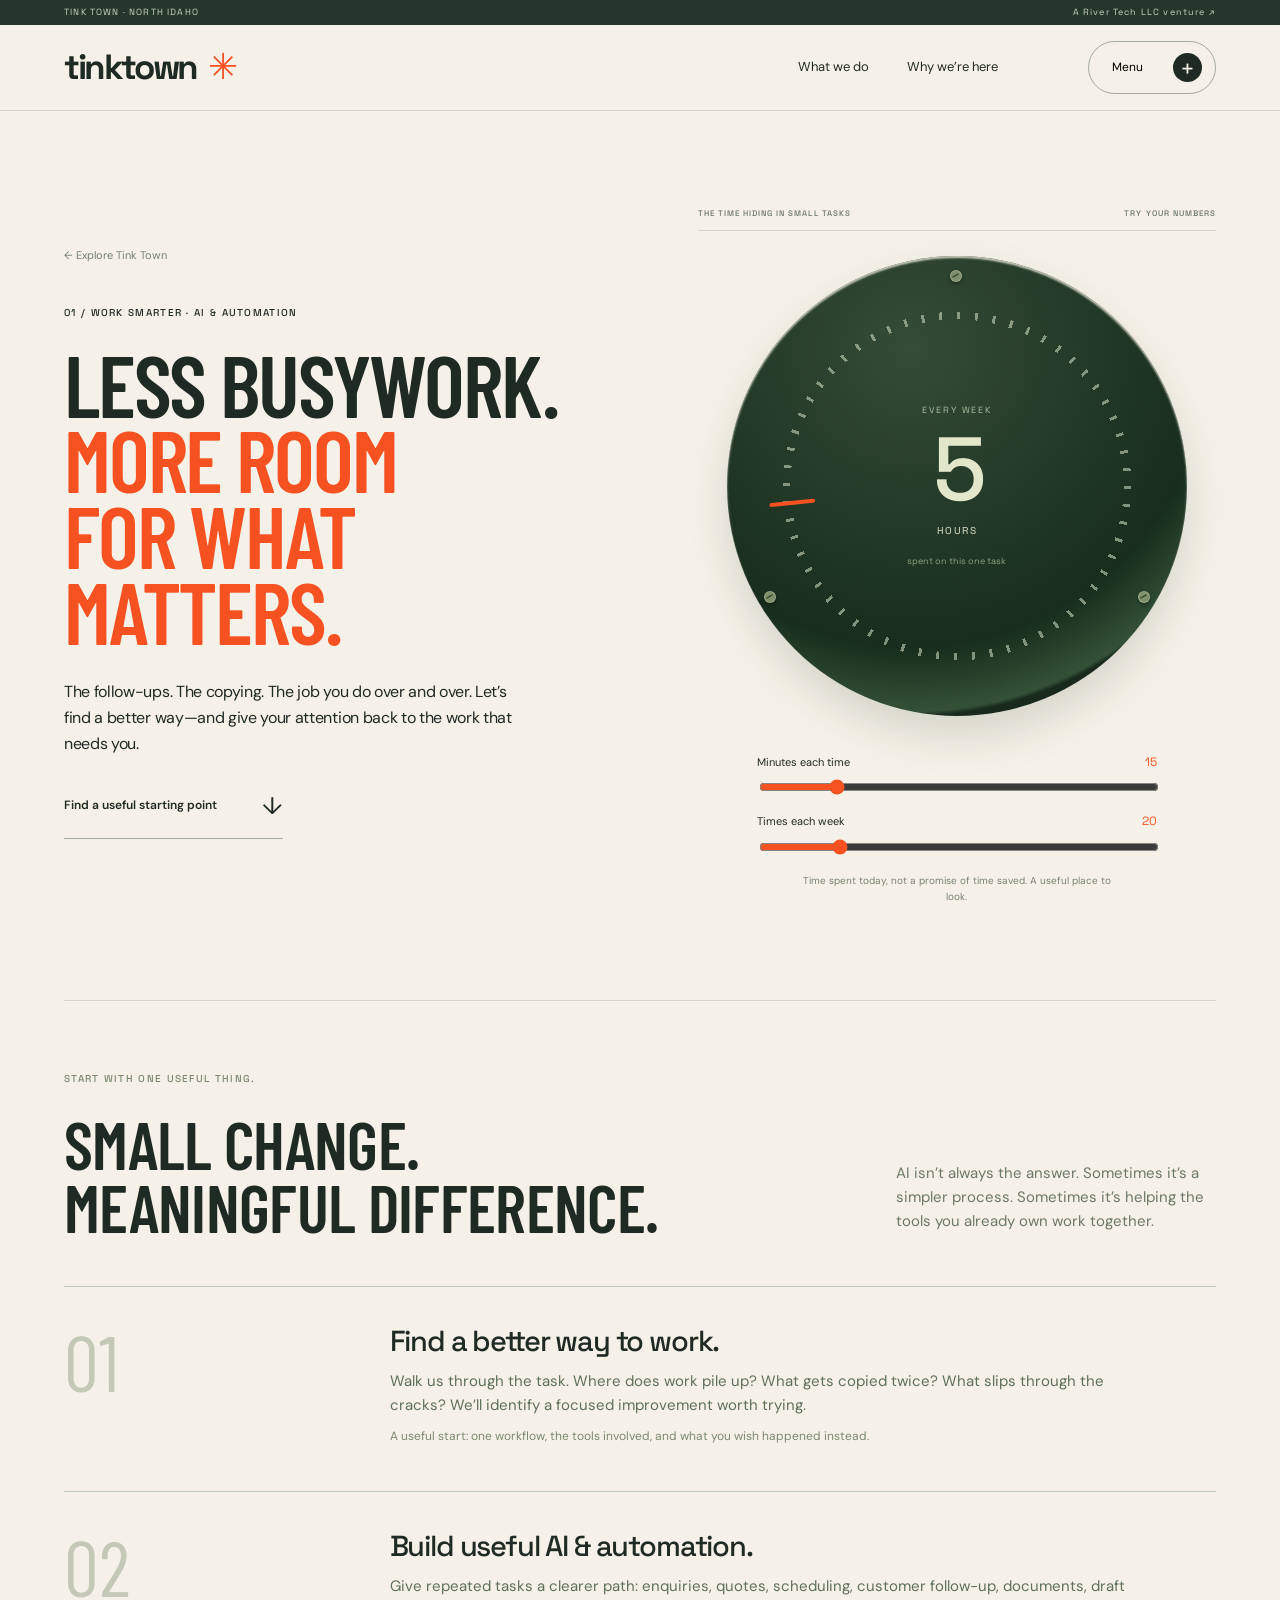
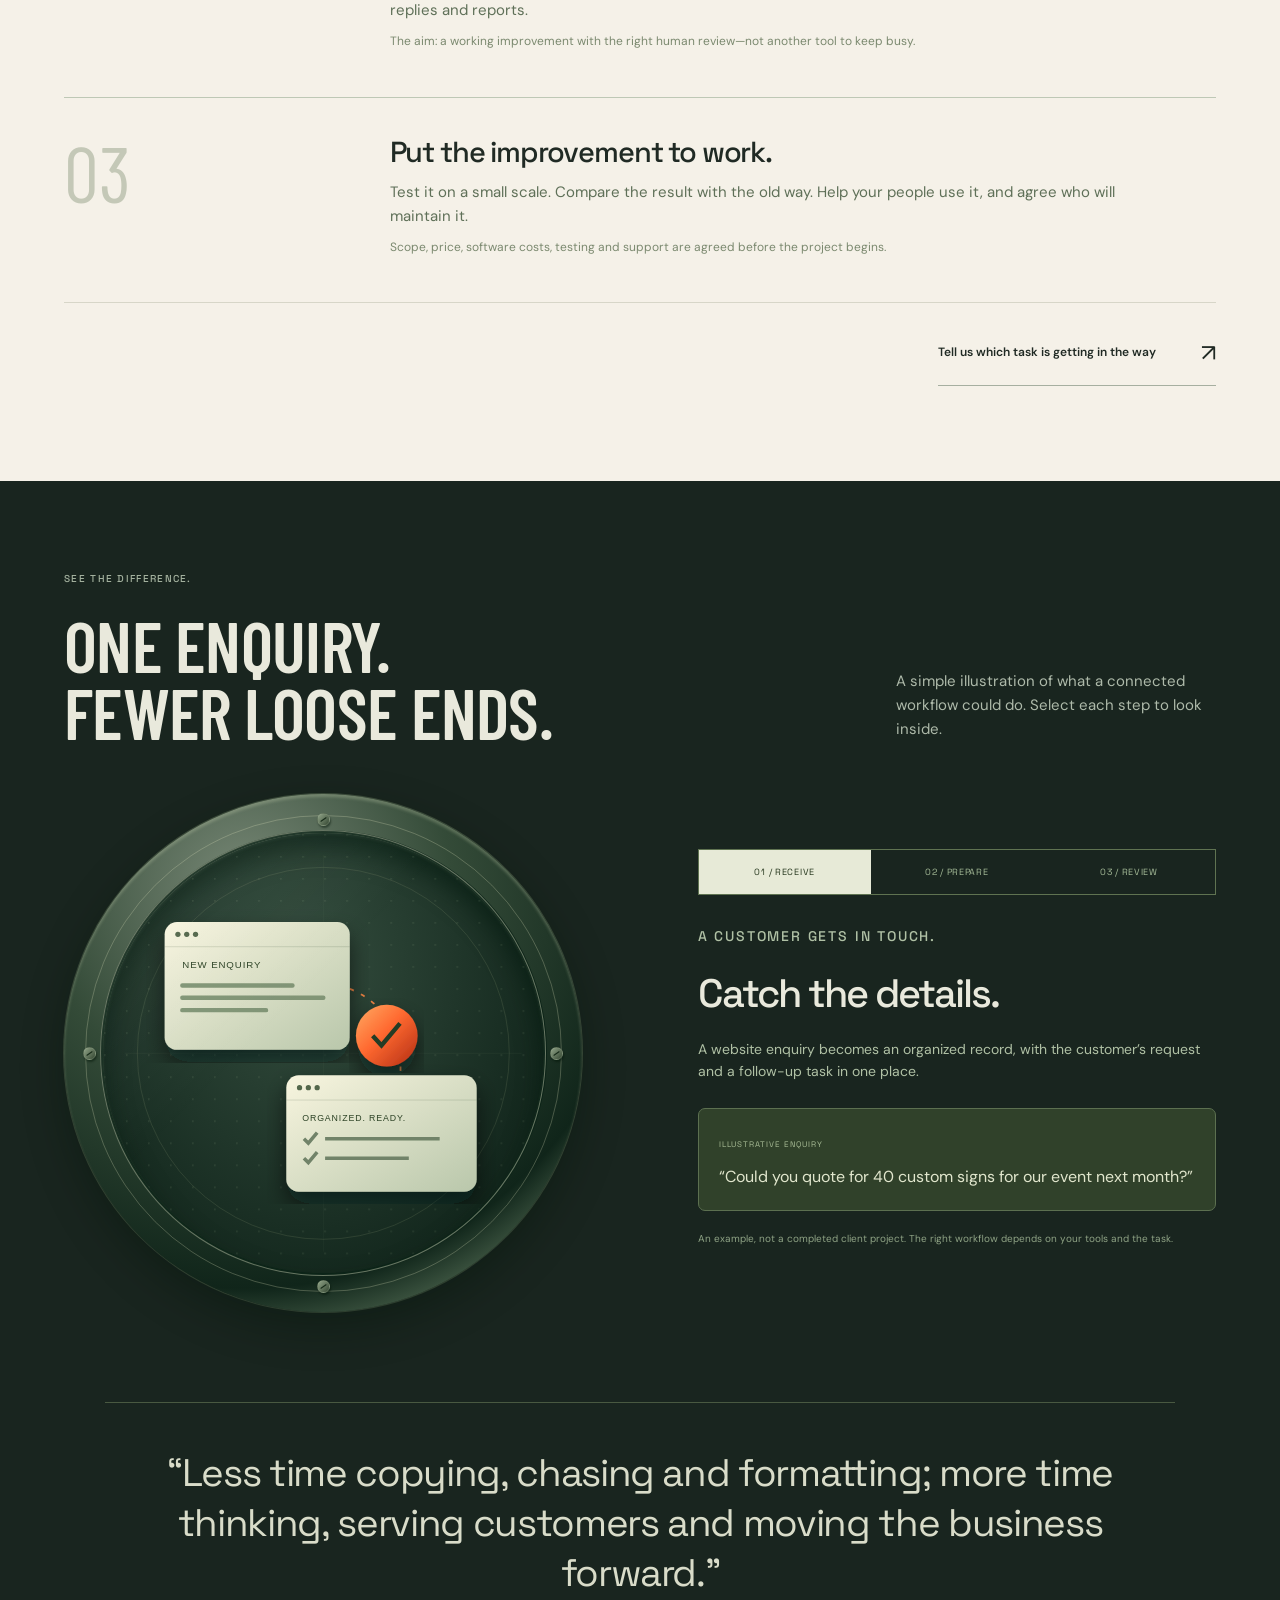
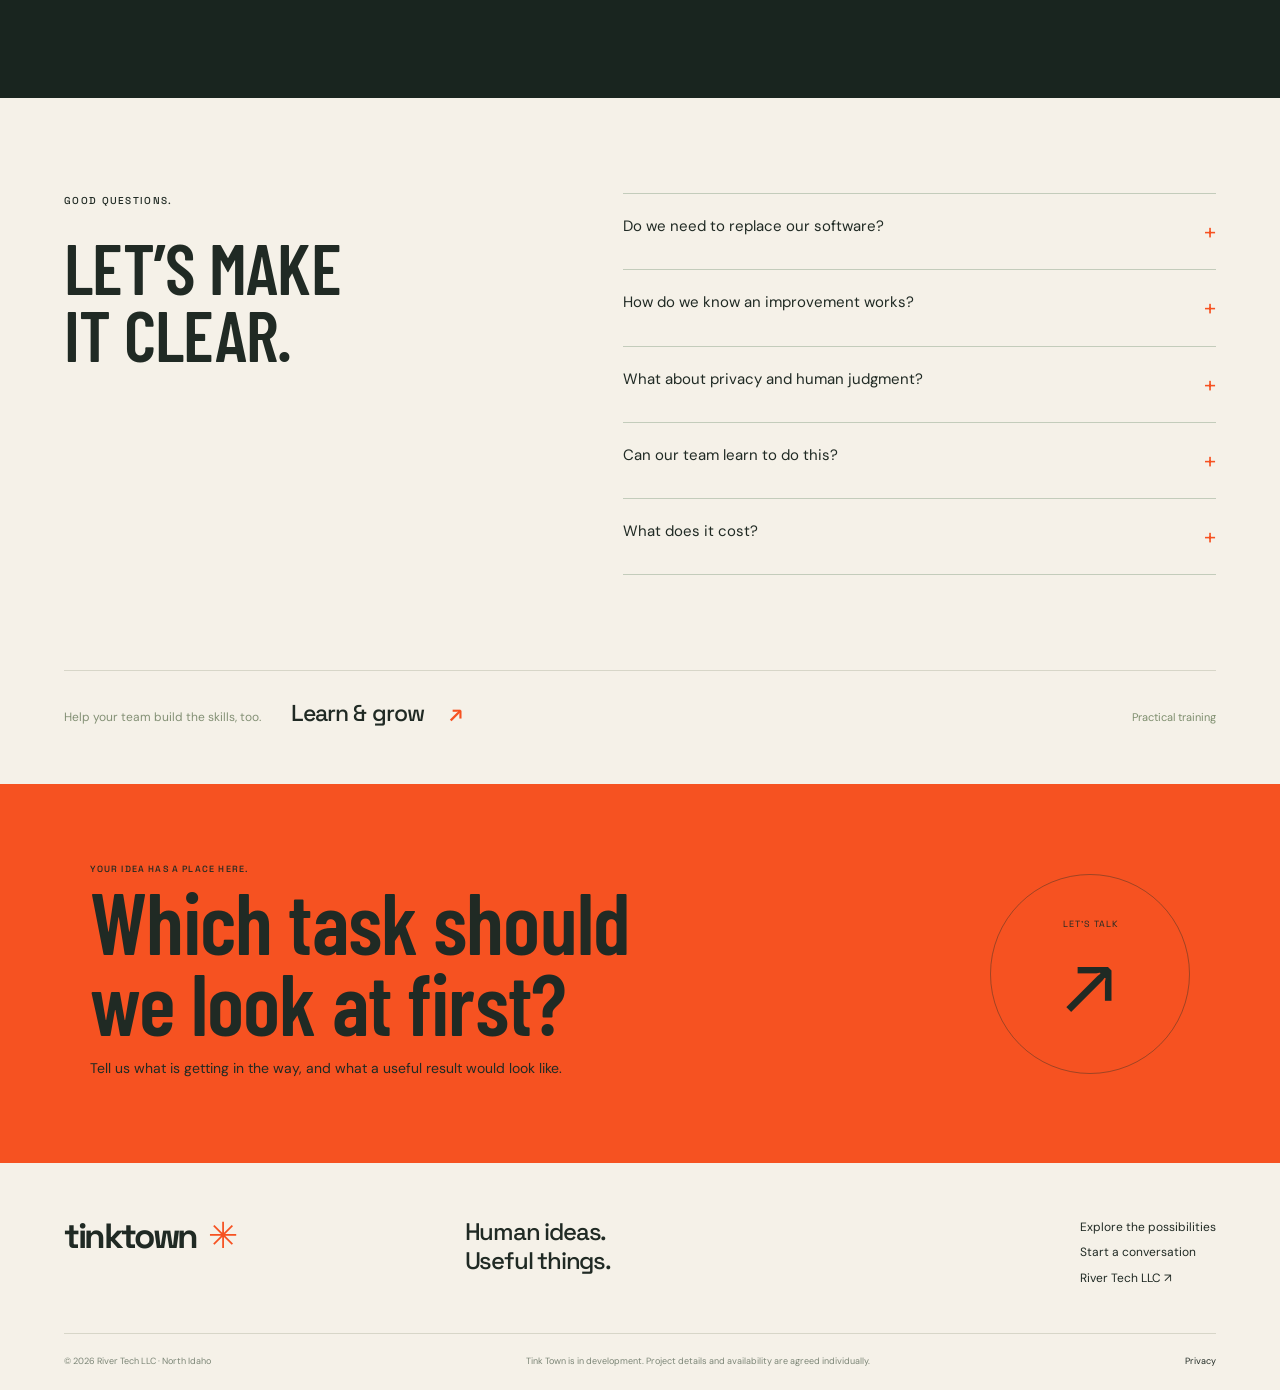
==== business.html @ 8df25b3e "Publish Tink Town at tink.town" ====
<!doctype html><html lang="en"><head><meta charset="utf-8"><meta name="viewport" content="width=device-width,initial-scale=1"><meta name="robots" content="index,follow"><meta name="theme-color" content="#f5f1e8"><title>Work smarter | Tink Town</title><link rel="canonical" href="https://tink.town/business.html"><meta name="description" content="Human ideas. Useful things. Explore practical help with AI, design, making and learning in North Idaho."><link rel="icon" href="assets/mark.svg" type="image/svg+xml"><link rel="preconnect" href="https://fonts.googleapis.com"><link rel="preconnect" href="https://fonts.gstatic.com" crossorigin><link href="https://fonts.googleapis.com/css2?family=Barlow+Condensed:wght@600;700;800&family=DM+Sans:wght@400;500;600;700&family=Space+Grotesk:wght@400;500;600;700&display=swap" rel="stylesheet"><link href="assets/site.css?v=20261024-public" rel="stylesheet"></head><body class="business"><a class="skip" href="#main">Skip to content</a><div class="preview-line">TINK TOWN · NORTH IDAHO <span><a href="https://rivertech.llc/">A River Tech LLC venture ↗</a></span></div><header class="site-header"><a class="wordmark" href="index.html" aria-label="Tink Town home">tinktown<span class="brand-star" aria-hidden="true">✳</span></a><nav aria-label="Main navigation"><a href="index.html#services">What we do</a><a href="index.html#our-story">Why we’re here</a></nav><button class="menu-button" aria-label="Open navigation" aria-controls="navigation" aria-haspopup="dialog" aria-expanded="false"><span>Menu</span><i aria-hidden="true">+</i></button></header><dialog id="navigation"><div class="dialog-top"><a class="wordmark" href="index.html">tinktown<span class="brand-star">✳</span></a><button data-close aria-label="Close navigation">×</button></div><p class="eyebrow">WHAT WOULD YOU LIKE TO DO?</p><div class="menu-grid"><a href="business.html"><span>01</span><strong>Work smarter</strong><small>AI & automation</small><b>↗</b></a><a href="creative.html"><span>02</span><strong>Look sharper</strong><small>Design & marketing</small><b>↗</b></a><a href="making.html"><span>03</span><strong>Make something</strong><small>Making & printing</small><b>↗</b></a><a href="learn.html"><span>04</span><strong>Learn & grow</strong><small>Training & education</small><b>↗</b></a><a href="talent.html"><span>05</span><strong>Find your people</strong><small>Talent & careers</small><b>↗</b></a><a href="purpose.html"><span>06</span><strong>Find your purpose</strong><small>Purpose & coaching</small><b>↗</b></a><a href="community.html"><span>07</span><strong>Come together</strong><small>Community & events</small><b>↗</b></a></div><div class="dialog-foot"><a href="start.html">Bring us an idea ↗</a><a href="https://rivertech.llc/">Our River Tech family ↗</a></div></dialog>
<main id="main"><section class="business-hero wrap"><div><a class="breadcrumb" href="index.html#business">← Explore Tink Town</a><p class="eyebrow">01 / WORK SMARTER · AI & AUTOMATION</p><h1>LESS BUSYWORK.<br><em>MORE ROOM<br>FOR WHAT<br>MATTERS.</em></h1><p class="hero-intro">The follow-ups. The copying. The job you do over and over. Let’s find a better way—and give your attention back to the work that needs you.</p><a class="text-link" href="#possibilities">Find a useful starting point <span>↓</span></a></div><div class="time-instrument"><div class="instrument-note"><span>THE TIME HIDING IN SMALL TASKS</span><span>TRY YOUR NUMBERS</span></div><div class="time-face"><div class="time-ticks" aria-hidden="true"></div><div class="time-display"><span>EVERY WEEK</span><output id="hours">5</output><b>HOURS</b><small>spent on this one task</small></div><div class="hand" id="time-hand" aria-hidden="true"></div><div class="screw s1" aria-hidden="true"></div><div class="screw s2" aria-hidden="true"></div><div class="screw s3" aria-hidden="true"></div></div><div class="time-sliders"><label for="minutes">Minutes each time <output id="minutes-label">15</output></label><input type="range" id="minutes" min="5" max="60" step="5" value="15"><label for="repeats">Times each week <output id="repeats-label">20</output></label><input type="range" id="repeats" min="1" max="100" value="20"></div><p class="instrument-footnote">Time spent today, not a promise of time saved. A useful place to look.</p></div></section>
<section class="business-options wrap" id="possibilities"><div class="section-heading"><div><p class="eyebrow">START WITH ONE USEFUL THING.</p><h2>SMALL CHANGE.<br>MEANINGFUL DIFFERENCE.</h2></div><p>AI isn’t always the answer. Sometimes it’s a simpler process. Sometimes it’s helping the tools you already own work together.</p></div><div class="chapter"><span class="chapter-number">01</span><div><h3>Find a better way to work.</h3><p>Walk us through the task. Where does work pile up? What gets copied twice? What slips through the cracks? We’ll identify a focused improvement worth trying.</p><p class="example-line">A useful start: one workflow, the tools involved, and what you wish happened instead.</p></div></div><div class="chapter"><span class="chapter-number">02</span><div><h3>Build useful AI & automation.</h3><p>Give repeated tasks a clearer path: enquiries, quotes, scheduling, customer follow-up, documents, draft replies and reports.</p><p class="example-line">The aim: a working improvement with the right human review—not another tool to keep busy.</p></div></div><div class="chapter"><span class="chapter-number">03</span><div><h3>Put the improvement to work.</h3><p>Test it on a small scale. Compare the result with the old way. Help your people use it, and agree who will maintain it.</p><p class="example-line">Scope, price, software costs, testing and support are agreed before the project begins.</p></div></div><div class="business-enquiry"><a class="text-link" href="start.html?topic=business">Tell us which task is getting in the way <span>↗</span></a></div></section>
<section class="workflow-demo dark"><div class="wrap"><div class="section-heading"><div><p class="eyebrow">SEE THE DIFFERENCE.</p><h2>ONE ENQUIRY.<br>FEWER LOOSE ENDS.</h2></div><p>A simple illustration of what a connected workflow could do. Select each step to look inside.</p></div><div class="workflow-layout"><div class="portal demo-portal"><div class="portal-bolts" aria-hidden="true"><i></i><i></i><i></i><i></i></div><div class="portal-inner" id="workflow-art" aria-hidden="true"></div><div class="portal-rim" aria-hidden="true"></div></div><div class="workflow-console"><div class="step-buttons" role="tablist" aria-label="Example workflow"><button role="tab" aria-selected="true" aria-controls="workflow-panel" id="step-0" data-step="0">01 / RECEIVE</button><button role="tab" aria-selected="false" aria-controls="workflow-panel" id="step-1" tabindex="-1" data-step="1">02 / PREPARE</button><button role="tab" aria-selected="false" aria-controls="workflow-panel" id="step-2" tabindex="-1" data-step="2">03 / REVIEW</button></div><div role="tabpanel" id="workflow-panel" aria-labelledby="step-0"><p class="eyebrow orange" id="workflow-label">A CUSTOMER GETS IN TOUCH.</p><h3 id="workflow-title">Catch the details.</h3><p id="workflow-text">A website enquiry becomes an organized record, with the customer's request and a follow-up task in one place.</p><div class="sample-note" id="workflow-sample"><span>ILLUSTRATIVE ENQUIRY</span><p>“Could you quote for 40 custom signs for our event next month?”</p></div></div><p class="delivery-note">An example, not a completed client project. The right workflow depends on your tools and the task.</p></div></div><blockquote class="service-quote">“Less time copying, chasing and formatting; more time thinking, serving customers and moving the business forward.”</blockquote></div></section>
<section class="answers wrap"><div><p class="eyebrow">GOOD QUESTIONS.</p><h2>LET’S MAKE<br>IT CLEAR.</h2></div><div><details><summary>Do we need to replace our software?<span>+</span></summary><p>Not necessarily. We begin with what you already use. Any new tools, subscriptions and ongoing costs belong in the proposal.</p></details><details><summary>How do we know an improvement works?<span>+</span></summary><p>Agree what success means, try a small pilot, and compare the time, effort, quality and review required before and after.</p></details><details><summary>What about privacy and human judgment?<span>+</span></summary><p>We agree the information a tool may use and where a person must review the result. Please remove private customer or staff information from examples you send for an initial conversation.</p></details><details><summary>Can our team learn to do this?<span>+</span></summary><p>Yes. Practical training and handover can be part of the project. We agree the learning goals and support you need.</p></details><details><summary>What does it cost?<span>+</span></summary><p>That depends on the task, the systems involved and the support required. We define a useful first result and agree a price before starting.</p></details></div></section>
<section class="related-next wrap"><p>Help your team build the skills, too.</p><a href="learn.html">Learn &amp; grow <span>↗</span></a><span>Practical training</span></section><section class="closing"><div><span class="eyebrow">YOUR IDEA HAS A PLACE HERE.</span><h2>Which task should<br>we look at first?</h2><p>Tell us what is getting in the way, and what a useful result would look like.</p></div><a href="start.html?topic=business" class="big-arrow" aria-label="Start a conversation"><span>LET’S TALK</span><b aria-hidden="true">↗</b></a></section></main><footer class="footer"><div class="footer-top"><a class="wordmark" href="index.html">tinktown<span class="brand-star">✳</span></a><p>Human ideas.<br>Useful things.</p><div><a href="index.html#services">Explore the possibilities</a><a href="start.html">Start a conversation</a><a href="https://rivertech.llc/">River Tech LLC ↗</a></div></div><div class="footer-bottom"><span>© 2026 River Tech LLC · North Idaho</span><span>Tink Town is in development. Project details and availability are agreed individually.</span><a href="privacy.html">Privacy</a></div></footer><script>window.SERVICES=[{"id": "business", "name": "Work smarter", "label": "AI & automation", "headline": "Less busywork. More room for what matters.", "intro": "Bring us the job that eats up your day. We’ll look for a simpler process, a useful connection or an AI assistant that helps you move forward.", "delivery": "We start with the task, then agree scope, tools, cost and the result to test.", "url": "business.html", "services": [{"title": "Find a better way to work", "text": "Identify where time and effort are being lost.", "examples": [{"title": "Workflow review", "text": "Find repeated work, bottlenecks and disconnected processes."}]}, {"title": "Build useful AI & automation", "text": "Connect tools and simplify the repeated work that slows your team down.", "examples": [{"title": "AI agents", "text": "Build agents around a defined job, with human review where needed."}, {"title": "Connected business tools", "text": "Move information between systems instead of copying it by hand."}, {"title": "Customer enquiries", "text": "Improve intake and the handling of incoming questions."}, {"title": "Quotes and scheduling", "text": "Simplify preparing quotes and arranging the work."}, {"title": "Customer follow-up", "text": "Help teams keep track of enquiries and next steps."}, {"title": "Data entry", "text": "Reduce repetitive copying and formatting."}, {"title": "Document handling", "text": "Organize, summarize and move documents through a process."}, {"title": "Draft replies and reports", "text": "Prepare useful drafts for a person to review."}, {"title": "Meeting notes into action", "text": "Turn discussion into organized next steps."}]}, {"title": "Put the improvement to work", "text": "Test a small solution, help your team adopt it and support the handover.", "examples": [{"title": "Improvement pilots", "text": "Test a small working change before wider use."}, {"title": "Implementation and handover", "text": "Help the team use the improvement and agree follow-up support."}]}], "quoteRecords": [{"source": "https://rivertech.llc/pages/investing.html", "text": "Less time copying, chasing and formatting; more time thinking, serving customers and moving the business forward.", "id": 58}, {"source": "https://rivertech.llc/", "text": "We believe preparation turns uncertainty into possibility.", "id": 3}]}, {"id": "creative", "name": "Look sharper", "label": "Design & marketing", "headline": "You do good work. Let’s make it show.", "intro": "Your business has a story worth telling. Let’s make the website, images and everyday materials tell it beautifully—and make your next customer’s choice easier.", "delivery": "We agree the creative direction, deliverables and production arrangements around your project.", "url": "creative.html", "services": [{"title": "Websites & brand identity", "text": "Give your business a clear story and a look that reflects the quality of your work.", "examples": [{"title": "Website design and improvement", "text": "Make the business clearer and the customer journey easier."}, {"title": "Visual identity", "text": "Develop or refresh the look of a business or organization."}, {"title": "Messaging and storytelling", "text": "Help people understand what you do and why it matters."}]}, {"title": "Photography & video", "text": "Show what you do through compelling images and films.", "examples": [{"title": "Video production", "text": "Create videos that communicate the work and its value."}, {"title": "Product photography", "text": "Show products and their quality clearly."}]}, {"title": "Marketing & campaign design", "text": "Bring the same strong message to your ads, print materials and outreach.", "examples": [{"title": "Advertising creative", "text": "Create the visual and written materials for advertisements."}, {"title": "Graphic design", "text": "Design useful, consistent business and outreach materials."}, {"title": "Print and sign design", "text": "Create artwork for flyers, posters, signs and other physical materials."}, {"title": "Campaign materials", "text": "Carry one story across website, video, print and outreach."}, {"title": "Church and ministry communication", "text": "Apply design, websites, video and print to ministry and outreach."}]}], "quoteRecords": [{"source": "https://rivertech.llc/pages/tink-town.html", "text": "Our work deserves a better story.", "id": 71}, {"source": "https://rivertech.llc/pages/tink-town.html", "text": "One story. Many ways to share it.", "id": 72}]}, {"id": "making", "name": "Make something", "label": "Making & printing", "headline": "You can picture it. Let’s make it real.", "intro": "A sketch, a file, a broken part, a wild idea. Let’s work through what it needs to do and find a practical way to make it.", "delivery": "Production depends on the equipment and expertise a project needs. Our own workshop will grow in stages; specialist work can be arranged separately.", "url": "making.html", "services": [{"title": "Design & prototype", "text": "Turn an idea, sketch or broken part into something you can test.", "examples": [{"title": "Design from a sketch or idea", "text": "Work out dimensions, materials and what the object needs to do."}, {"title": "3D modeling", "text": "Prepare a digital model for a physical object."}, {"title": "Prototypes and test models", "text": "Make an early version to try and refine."}]}, {"title": "Make, build & tinker", "text": "Create custom parts and projects, or find supplies to build your own.", "examples": [{"title": "Custom and replacement parts", "text": "Assess a broken part or a specific need and possible production methods."}, {"title": "Brackets, fixtures and enclosures", "text": "Make practical parts for holding, protecting or supporting things."}, {"title": "Panels, signs and displays", "text": "Produce useful objects and display pieces."}, {"title": "Filament 3D printing", "text": "Build suitable objects layer by layer from filament."}, {"title": "Resin 3D printing", "text": "Produce suitable detailed parts, with washing and curing."}, {"title": "Fiber laser cutting", "text": "Cut suitable metal parts, brackets, panels and signs."}, {"title": "CO₂ laser cutting", "text": "Cut appropriate materials such as wood and acrylic."}, {"title": "Waterjet cutting", "text": "Cut suitable materials using an abrasive waterjet."}, {"title": "CNC routing", "text": "Shape wood, plastics and composite panels."}, {"title": "CNC milling", "text": "Machine three-dimensional parts from solid stock."}, {"title": "Sheet-metal bending", "text": "Form sheet parts with a press brake."}, {"title": "Parts finishing and assembly", "text": "Deburr, tap, countersink, insert hardware and assemble."}, {"title": "Robotics and electronics projects", "text": "Bring tools and appropriate specialist expertise to practical projects."}, {"title": "Maker supplies", "text": "Sell robotics components, modeling parts and useful supplies."}]}, {"title": "Print & signs", "text": "Produce the everyday materials that help your business get noticed.", "examples": [{"title": "Everyday business printing", "text": "Flyers, brochures, business cards, menus and booklets."}, {"title": "Large-format printing", "text": "Posters, banners, signs and displays."}, {"title": "Vinyl lettering and decals", "text": "Produce adhesive graphics for suitable applications."}, {"title": "Print finishing", "text": "Trim, fold, crease, bind, laminate and mount."}]}], "quoteRecords": [{"source": "https://rivertech.llc/pages/river-tech.html", "text": "From “what if?” to “look what I made.”", "id": 19}, {"source": "https://rivertech.llc/pages/investing.html", "text": "Design it. Print it. Make it.", "id": 18}]}, {"id": "learning", "name": "Learn & grow", "label": "Training & education", "headline": "Come curious. Leave capable.", "intro": "Learn by doing something that matters to you. From everyday AI to hands-on making, the aim is confidence you can put to work.", "delivery": "We agree the subject, instructor, group and venue. Schools and colleges approve their own participation and any academic credit.", "url": "learn.html", "services": [{"title": "AI for you & your team", "text": "Learn to use AI confidently and responsibly on real work.", "examples": [{"title": "AI for everyday work", "text": "Teach individuals and teams using tasks they actually do."}, {"title": "AI for administrators", "text": "Apply AI to documents, communications and repeatable office work."}, {"title": "Agentic Mindset", "text": "Define outcomes, break down work, delegate, review and improve."}, {"title": "Team improvement sprints", "text": "Pair training with a small working improvement."}, {"title": "Ethical and safe technology use", "text": "Teach privacy, accuracy, truthfulness, responsibility and discernment."}]}, {"title": "Creative & maker workshops", "text": "Build skills by making something useful.", "examples": [{"title": "Design and creative technology", "text": "Learn through a useful website, video, graphic or print project."}, {"title": "Robotics workshops", "text": "Learn practical skills through a project that does something."}, {"title": "Youth technology workshops", "text": "Connect young people with useful, hands-on projects."}, {"title": "Specialist creative courses", "text": "Explore coding, games, film, 3D modeling or arts when an instructor and delivery are arranged."}]}, {"title": "Courses for schools & ministries", "text": "Develop a workshop, short course or module around the people you serve.", "examples": [{"title": "School field trips and mentoring", "text": "Connect learning with tools, experienced people and practical work."}, {"title": "College courses and modules", "text": "Develop guest sessions, short courses or modules with a college."}, {"title": "Bible college technology courses", "text": "Connect practical technology with ministry and working life."}, {"title": "Technology for ministry", "text": "Apply tools to research, communication, administration and service."}]}], "quoteRecords": [{"source": "https://rivertech.llc/", "text": "Learn what is changing. Build the skills. Put them to work on something that matters.", "id": 4}, {"source": "https://rivertech.llc/pages/investing.html", "text": "The goal is a working improvement, not a presentation everyone forgets.", "id": 59}]}, {"id": "talent", "name": "Find your people", "label": "Talent & careers", "headline": "Good people. Meaningful work. Let’s connect the two.", "intro": "Find people who can think, communicate and build. Or bring your own abilities and explore where they could make a difference.", "delivery": "Employer introductions and placement terms are being developed. Any fee is agreed with the employer; hiring decisions remain theirs.", "url": "talent.html", "services": [{"title": "Find capable people", "text": "Meet potential hires and see what they can actually do.", "examples": [{"title": "Employer introductions", "text": "Match suitable people to employers with candidate permission."}, {"title": "Evidence of practical ability", "text": "Help employers assess work samples, experience and teamwork."}, {"title": "Employer-paid placement", "text": "Explore a success-fee service for an agreed qualifying hire; terms remain proposed."}]}, {"title": "Put your skills to work", "text": "Contribute your technical ability, creativity and judgment to paid projects.", "examples": [{"title": "Work with Tink Town", "text": "Paid projects combining technical ability, creativity and judgment."}]}, {"title": "Build a path from learning to work", "text": "Connect students and graduates with practical projects, experienced people and career possibilities.", "examples": [{"title": "Student and graduate pathways", "text": "Connect learning to projects, experienced people and meaningful work."}]}], "quoteRecords": [{"source": "https://rivertech.llc/", "text": "River Tech develops problem-solvers. Tink Town puts problem-solvers to work.", "id": 13}, {"source": "https://rivertech.llc/pages/river-tech.html", "text": "Talent matters. So does the person carrying it.", "id": 55}]}, {"id": "purpose", "name": "Find your purpose", "label": "Purpose & coaching", "headline": "Your gifts. Your calling. Let’s find your next step.", "intro": "You don’t need to arrive with a finished plan. Bring the idea, the question, or the sense that you have something more to give.", "delivery": "Practical purpose and project coaching, with the format and cost agreed together.", "url": "purpose.html", "services": [{"title": "Discover your direction", "text": "Explore your strengths, your calling and where you can make a contribution.", "examples": [{"title": "Discover your strengths", "text": "Identify gifts, interests and the things you can contribute."}, {"title": "Explore your calling", "text": "Consider where your abilities meet a real need."}]}, {"title": "Give your idea shape", "text": "Turn a business, ministry or community idea into a practical first step.", "examples": [{"title": "Shape an idea", "text": "Develop the beginnings of a business, ministry or community project."}, {"title": "Choose a first experiment", "text": "Turn a big aspiration into a manageable thing to try."}]}, {"title": "Move forward with support", "text": "Affordable coaching, encouragement and connections to help you follow through.", "examples": [{"title": "Find people and resources", "text": "Connect with a collaborator, skill, tool or learning opportunity."}, {"title": "Affordable purpose coaching", "text": "Practical encouragement and help staying focused on the next step."}]}], "quoteRecords": [{"source": "https://rivertech.llc/pages/dream-big.html", "text": "Fan your calling into flame", "id": 28}, {"source": "https://rivertech.llc/pages/dream-big.html", "text": "Dream big. You’ve found your people.", "id": 23}]}, {"id": "community", "name": "Come together", "label": "Community & events", "headline": "Pull up a chair. You’re in good company.", "intro": "A place for coffee, curiosity and people who want to build a good future together. Work, learning and community belong in the same conversation.", "delivery": "The permanent café and workshop are in development. Events and gatherings can begin in suitable shared or booked spaces.", "url": "community.html", "services": [{"title": "A place to work & belong", "text": "Coffee, shared tables and regular gatherings where friendships and ideas can grow.", "examples": [{"title": "Coffee and conversation", "text": "A welcoming place to spend time and discover what others are making."}, {"title": "Shared workspace", "text": "Tables and workspaces where ideas and collaborations can develop."}, {"title": "Weekly gatherings", "text": "Build friendships and give ideas room to take shape."}]}, {"title": "Events that bring the future closer", "text": "Bring your team or community together for food, ideas, demonstrations and hands-on discovery.", "examples": [{"title": "Company events", "text": "Host staff or clients in a setting built around useful ideas and technology."}, {"title": "Public events and workshops", "text": "Create gatherings for the wider community."}, {"title": "Agentic Mindset evenings", "text": "Dinner, a keynote, live demonstrations and a guided group exercise."}, {"title": "Recurring team sessions", "text": "Return monthly or quarterly to explore changes and review practical experiments."}, {"title": "Performances and talks", "text": "Use a small stage for creative and community gatherings."}]}, {"title": "Faith & community in action", "text": "Gather for worship, learn together and put local knowledge to work serving others.", "examples": [{"title": "Worship support", "text": "Draw on the River Tech performing-arts connection, with delivery agreed."}, {"title": "Prayer and devotionals", "text": "Include Christian talks, prayer and devotionals in an agreed gathering."}, {"title": "Faith and technology events", "text": "Combine practical learning with Christian reflection and worship."}, {"title": "Outdoor and agricultural projects", "text": "Work with farmers, hunters, hikers, craftspeople and outdoor groups."}, {"title": "Community service and demonstrations", "text": "Share knowledge and make things that help people care for the local area."}]}], "quoteRecords": [{"source": "https://rivertech.llc/pages/dream-big.html", "text": "A place to belong. People to build with.", "id": 25}, {"source": "https://rivertech.llc/pages/community.html", "text": "Christian faith, the natural world and useful technology belong together in the future we are building.", "id": 41}]}];</script><script src="assets/site.js?v=20261024-public"></script></body></html>
---- assets/site.css ----
:root{--paper:#f5f1e8;--ink:#202a24;--muted:#717970;--orange:#f65221;--line:#d7d6c8;--dark:#19251f;--light:#e9e9dc;--font:'DM Sans',sans-serif;--display:'Barlow Condensed',sans-serif;--tech:'Space Grotesk',sans-serif}*{box-sizing:border-box}html{scroll-behavior:smooth;scroll-padding-top:30px}body{margin:0;background:var(--paper);color:var(--ink);font:16px/1.6 var(--font);-webkit-font-smoothing:antialiased}a{color:inherit;text-decoration:none}button,input,textarea,select{font:inherit}button,a,input,textarea,select{-webkit-tap-highlight-color:transparent}button{cursor:pointer}button:focus-visible,a:focus-visible,input:focus-visible,summary:focus-visible,select:focus-visible,textarea:focus-visible{outline:3px solid #327acd;outline-offset:5px}button:disabled{cursor:default}.wrap{width:min(1392px,90%);margin:auto}.skip{position:fixed;left:20px;top:-100px;background:white;z-index:100;padding:12px 20px}.skip:focus{top:10px}.preview-line{background:#25362b;color:#c9d2c4;padding:6px 5%;font:9px/1.4 var(--tech);letter-spacing:.13em;display:flex;justify-content:space-between}.site-header{height:102px;width:90%;margin:auto;display:flex;align-items:center;justify-content:space-between;border-bottom:1px solid var(--line);gap:30px}.wordmark{display:inline-flex;align-items:center;gap:11px;font:700 35px/1 var(--tech);letter-spacing:-2.4px}.brand-star{font:normal 36px/1 var(--font);color:var(--orange);letter-spacing:0}.site-header nav{display:flex;gap:38px;margin-left:auto;margin-right:60px;font-size:13px}.site-header nav a:hover{color:var(--orange)}.menu-button{border:1px solid #a5ac9e;background:none;display:flex;align-items:center;gap:30px;border-radius:32px;padding:11px 13px 11px 23px;font-size:12px}.menu-button i{display:grid;place-items:center;width:29px;height:29px;border-radius:50%;font:normal 24px var(--tech);background:var(--ink);color:var(--paper)}.eyebrow{font:500 10px/1.6 var(--tech);letter-spacing:.13em;text-transform:uppercase;margin:0 0 25px}.signal{width:7px;height:7px;border-radius:50%;background:var(--orange);display:inline-block;margin-right:8px}.hero{display:grid;grid-template-columns:1.1fr 1fr;align-items:center;gap:3%;min-height:810px;padding-top:35px;padding-bottom:50px}.hero h1,.business-hero h1{font:600 clamp(78px,7.8vw,133px)/.87 var(--display);letter-spacing:-.025em;margin:0 0 30px}.hero h1 em,.business-hero h1 em{font-style:normal;color:var(--orange)}.hero-intro{font-size:17px;line-height:1.65;max-width:465px;letter-spacing:-.02em}.hero-copy>.text-link{margin-top:27px}.text-link{display:inline-flex;gap:45px;align-items:center;border-bottom:1px solid #a6afa0;font-size:12px;font-weight:600;padding:13px 0}.text-link span{font-size:24px;font-weight:400}.instrument{position:relative;align-self:center;margin-top:0;min-width:0}.instrument-note{font:500 8px var(--tech);letter-spacing:.13em;display:flex;justify-content:space-between;color:#6a7569;border-bottom:1px solid var(--line);padding:12px 0}.instrument canvas{display:block;width:110%;height:auto;margin:-10px -5% -40px;aspect-ratio:1/1.1;touch-action:pan-y;cursor:grab}.instrument canvas:active{cursor:grabbing}.drum-controls{display:flex;justify-content:center;align-items:center;gap:40px;position:relative}.small-round{background:none;border:1px solid #b8beae;border-radius:50%;width:36px;height:36px;font-size:17px;color:var(--ink)}.small-round:hover{background:var(--orange);border-color:var(--orange)}.dial{position:relative;display:block;padding:0;width:78px;height:78px;border:0;border-radius:50%;background:#bac0b0;box-shadow:0 8px 15px #1a311821,0 1px 1px #fff inset}.dial-grip{position:absolute;inset:3px;border-radius:50%;background:repeating-conic-gradient(#d4d5c9 0deg 3deg,#7a8576 3deg 5deg,#c2c8b9 5deg 8deg);transition:transform .7s}.dial-cap{position:absolute;inset:9px;background:radial-gradient(circle at 35% 25%,#fcfdf7,#d7dccf 60%,#b1bba6);border:1px solid #afb8a6;border-radius:50%;box-shadow:0 1px 2px #eff3e5 inset;display:flex;align-items:center;justify-content:center;font:500 8px var(--tech);letter-spacing:.16em}.dial-cap i{position:absolute;top:6px;width:3px;height:10px;background:var(--orange);border-radius:3px;transform-origin:50% 25px;transition:transform .7s}.dial:hover .dial-cap{background:#ebece0}.drum-caption{display:flex;justify-content:space-between;align-items:center;font:10px var(--tech);border-bottom:1px solid var(--line);padding:20px 0 10px;margin-top:10px}.drum-caption>span{color:#76826e}.drum-caption a{font-size:12px;font-weight:600}.drum-caption b{font-size:19px;margin-left:18px}.purpose-strip{display:flex;justify-content:space-between;gap:25px;font:10px var(--tech);letter-spacing:.12em;padding:24px 5%;border-top:1px solid var(--line);border-bottom:1px solid var(--line);background:#eae9dd}.purpose-strip span:before{content:'+';color:var(--orange);margin-right:14px;font-size:17px}.dark{background:var(--dark);color:var(--light)}.services{padding:100px 0 50px;overflow:hidden}.section-heading{display:flex;justify-content:space-between;gap:50px;align-items:end;margin-bottom:48px}.section-heading h2,.our-story h2,.closing h2,.answers h2{font:600 clamp(48px,5.5vw,88px)/.95 var(--display);letter-spacing:-.01em;margin:0}.section-heading>p{font-size:15px;max-width:320px;margin-bottom:5px;color:#aebaaa}.section-heading .eyebrow{color:#a4b29f}.category-tabs{display:flex;border-top:1px solid #586252;border-bottom:1px solid #586252;gap:0;margin-bottom:60px}.category-tabs button{font-size:11px;flex:1;text-align:left;background:none;color:#9dab98;border:0;border-right:1px solid #485443;padding:17px 14px;transition:background .2s,color .2s}.category-tabs button:last-child{border-right:0}.category-tabs button span{display:block;font:8px var(--tech);color:#819179;margin-bottom:6px}.category-tabs button[aria-selected=true]{background:var(--orange);color:#17241c}.category-tabs button[aria-selected=true] span{color:#60260d}.category-tabs button:hover{color:white}.service-layout{display:grid;grid-template-columns:1fr 1fr;gap:8%;align-items:center}.portal-col{min-width:0}.portal{position:relative;aspect-ratio:1;max-width:530px;width:100%;border-radius:50%;padding:7.5%;background:radial-gradient(circle at 35% 18%,#798977,#344b38 38%,#10251a 74%,#668064 90%,#b5baa3 96%,#172f21 98%);box-shadow:0 15px 40px #00130860,0 0 0 1px #7b927063,inset 0 3px 3px #ced9b547}.portal:after{content:'';position:absolute;inset:4%;border-radius:50%;border:1px solid #dce1bd44;pointer-events:none}.portal-inner{position:relative;overflow:hidden;border-radius:50%;height:100%;background:radial-gradient(ellipse at 45% 30%,#344d3e,#13271d 75%);box-shadow:inset 0 15px 25px #00170c90,0 0 0 3px #0b2317}.portal-inner>svg{width:100%;height:100%;display:block}.portal-rim{position:absolute;inset:7%;border:1px solid #ced2b778;border-radius:50%;pointer-events:none;background:linear-gradient(135deg,#fff1,transparent 42%);box-shadow:inset 1px 2px 4px #c8d7b322}.portal-bolts i{position:absolute;background:linear-gradient(130deg,#92a589,#344732);border:1px solid #a1b19544;width:13px;height:13px;border-radius:50%;box-shadow:1px 2px 2px #00140777;z-index:3}.portal-bolts i:after{content:'';position:absolute;left:2px;right:2px;top:5px;height:1px;background:#172b19;transform:rotate(-35deg)}.portal-bolts i:nth-child(1){top:3.7%;left:48.8%}.portal-bolts i:nth-child(2){top:48.8%;right:3.7%}.portal-bolts i:nth-child(3){bottom:3.7%;left:48.8%}.portal-bolts i:nth-child(4){top:48.8%;left:3.7%}.portal-caption{font:8px var(--tech);letter-spacing:.12em;display:block;text-align:center;margin:30px 0;color:#8c9f83}.service-copy .eyebrow{margin-bottom:16px}.orange{color:#ff8651}.service-copy h3,.workflow-console h3{font:500 clamp(32px,3.1vw,49px)/1.1 var(--tech);letter-spacing:-.05em;margin:0 0 22px;max-width:550px}.service-copy>p:not(.eyebrow){color:#b6c2ae;font-size:14px;max-width:500px}.offer-list{border-top:1px solid #52634a;margin:26px 0}.offer-list details{border-bottom:1px solid #52634a}.offer-list summary{display:flex;align-items:center;justify-content:space-between;gap:14px;cursor:pointer;font-size:15px;font-weight:500;padding:17px 0;list-style:none}.offer-list summary::-webkit-details-marker{display:none}.offer-list summary:after{content:'+';font:22px var(--tech);color:#a9bda0}.offer-list details[open] summary:after{content:'−'}.offer-list summary span{font:9px var(--tech);color:#92a287;margin-right:8px}.offer-list details p{color:#9faf98;font-size:13px;margin:0 0 14px 31px;line-height:1.7}.example-tags{display:flex;gap:7px;flex-wrap:wrap;margin:0 0 20px 31px}.example-tags span{font-size:10px;border:1px solid #475d3d;border-radius:20px;padding:4px 10px;color:#b0c2a4}.light-link{display:inline-flex;border-bottom:1px solid #9eaf94;align-items:center;gap:35px;font-size:13px;padding:8px 0}.light-link span{font-size:21px;color:#eea276}.delivery-note{font-size:10px!important;line-height:1.65;color:#8fa385!important;max-width:500px!important;margin-top:20px}.service-quote{font:400 clamp(22px,3vw,44px)/1.3 var(--tech);letter-spacing:-.035em;text-align:center;max-width:1070px;margin:90px auto 10px;padding-top:45px;border-top:1px solid #495941;color:#d9dcc9}.our-story{padding-block:110px;display:grid;grid-template-columns:1fr 1fr;align-items:center;gap:10%}.story-emblem{max-width:440px;width:100%;margin:auto}.story-emblem svg{display:block;width:100%}.our-story h2{font-size:clamp(50px,4.8vw,78px)}.our-story h2 em{font-style:normal;color:var(--orange)}.our-story p:not(.eyebrow){font-size:15px;color:#5a695a;max-width:500px}.our-story .story-line{color:var(--ink)!important;font-weight:500;padding-top:10px}.closing{background:var(--orange);padding:70px 7%;display:flex;align-items:center;justify-content:space-between;gap:50px}.closing h2{font-size:clamp(58px,6.7vw,110px)}.closing p:not(.eyebrow){font-size:14px;max-width:480px}.closing .eyebrow{font-size:9px}.big-arrow{border-radius:50%;width:200px;height:200px;border:1px solid #2631276b;display:flex;align-items:center;justify-content:center;flex-direction:column;flex-shrink:0;transition:background .3s,color .3s}.big-arrow span{font:9px var(--tech);letter-spacing:.1em}.big-arrow b{font:normal 90px/1.1 var(--tech)}.big-arrow:hover{background:var(--ink);color:var(--orange)}.footer{background:var(--paper);padding:55px 5% 22px}.footer-top{display:grid;grid-template-columns:1fr 1fr 1fr;gap:50px;align-items:start;padding-bottom:45px}.footer-top>p{font:500 24px/1.2 var(--tech);letter-spacing:-.05em;margin:0}.footer-top>div{display:grid;gap:6px;font-size:12px;justify-self:end}.footer-bottom{border-top:1px solid var(--line);padding-top:20px;display:flex;justify-content:space-between;gap:30px;color:#7b8576;font-size:9px}.footer-bottom>span:nth-child(2){max-width:430px}.footer-bottom a{color:var(--ink)}dialog{border:0;width:calc(100% - 40px);max-width:1050px;border-radius:22px;padding:40px;background:var(--paper);color:var(--ink)}dialog::backdrop{background:#132219ca;backdrop-filter:blur(12px)}.dialog-top{display:flex;justify-content:space-between;align-items:center;margin-bottom:45px}.dialog-top button{border:1px solid #a6afa0;border-radius:50%;width:40px;height:40px;background:none;font-size:26px}.menu-grid{display:grid;grid-template-columns:1fr 1fr;gap:0 30px}.menu-grid a{display:grid;grid-template-columns:25px 1fr 15px;border-top:1px solid var(--line);padding:18px 0;gap:0 10px}.menu-grid span{font-size:9px;color:#7c8775;padding-top:4px}.menu-grid strong{font:500 22px var(--tech);letter-spacing:-.04em}.menu-grid small{grid-column:2;font-size:11px;color:#788171}.menu-grid b{grid-column:3;grid-row:1/3;color:var(--orange);font-size:24px;font-weight:400}.menu-grid a:hover strong{color:var(--orange)}.dialog-foot{display:flex;justify-content:space-between;gap:20px;border-top:1px solid var(--line);margin-top:20px;padding-top:25px;font-size:12px}.breadcrumb{font-size:11px;color:#73806e;display:inline-block;margin-bottom:40px}.business-hero{display:grid;grid-template-columns:1fr 1fr;gap:10%;padding-top:50px;padding-bottom:80px;align-items:center}.business-hero h1{font-size:clamp(78px,7.6vw,125px)}.business-hero .hero-intro{font-size:16px}.time-instrument{padding-top:35px}.time-face{position:relative;border-radius:50%;aspect-ratio:1;max-width:460px;width:100%;margin:25px auto;background:radial-gradient(circle at 40% 20%,#354c38,#182d1c 65%,#345137 79%,#192a1d 80% 82%,#5d7558 83%,#c2c8aa 84%,#344a33 86% 94%,#9da78c 95%,#bec5ac 96%,#3c5237 98%);box-shadow:0 20px 40px #273c2426,0 2px 2px #c8cbb9 inset;overflow:hidden}.time-ticks{position:absolute;inset:10%;border-radius:50%;background:repeating-conic-gradient(from -90deg,#c9d5ba 0 1deg,transparent 1deg 6deg);mask:radial-gradient(circle,transparent 64%,black 64% 67%,transparent 67%);opacity:.6}.time-display{position:absolute;inset:0;display:flex;flex-direction:column;align-items:center;justify-content:center;color:#e2e7cc}.time-display>span{font:9px var(--tech);letter-spacing:.2em;color:#acba9c}.time-display output{font:500 clamp(65px,7vw,114px)/1.2 var(--tech);letter-spacing:-.07em}.time-display b{font:10px var(--tech);letter-spacing:.15em}.time-display small{font:9px var(--tech);color:#90a47f;margin-top:18px}.hand{position:absolute;left:calc(50% - 2px);top:9%;height:10%;width:4px;background:var(--orange);transform-origin:50% 410%;transform:rotate(-75deg);transition:transform .25s;border-radius:3px}.screw{position:absolute;width:12px;height:12px;border:1px solid #bdc4a875;border-radius:50%;background:#7e8f6c;box-shadow:0 2px 4px #0005}.screw:after{content:'';position:absolute;width:7px;height:1px;left:1px;top:4px;background:#26371f;transform:rotate(-30deg)}.s1{left:48.6%;top:3.1%}.s2{left:8%;top:73%}.s3{right:8%;top:73%}.time-sliders{max-width:400px;margin:28px auto 0;display:grid;gap:5px}.time-sliders label{display:flex;justify-content:space-between;font-size:11px;margin-top:10px}.time-sliders output{font:12px var(--tech);color:var(--orange)}input[type=range]{width:100%;height:18px;accent-color:var(--orange);cursor:ew-resize}.instrument-footnote{font-size:10px;color:#78836e;text-align:center;max-width:330px;margin:15px auto}.business-options{padding-top:70px;padding-bottom:95px;border-top:1px solid var(--line)}.business-options .section-heading>p{color:#6c7965}.business-options .section-heading .eyebrow{color:#7b886f}.business-options h2{font-size:clamp(50px,5.2vw,82px)}.chapter{border-top:1px solid #bec8b5;display:grid;grid-template-columns:1fr 3fr;padding:35px 0;gap:50px}.chapter-number{font:400 78px/1 var(--display);color:#c4c8b7}.chapter h3{font:500 29px var(--tech);letter-spacing:-.04em;margin:0 0 10px}.chapter p{font-size:15px;color:#5f7058;max-width:760px;margin:10px 0}.chapter .example-line{font-size:12px;color:#7b896f;max-width:740px}.workflow-demo{padding-block:90px}.workflow-layout{display:grid;grid-template-columns:1fr 1fr;gap:10%;align-items:center}.workflow-console p{font-size:14px;color:#b0c1a5}.step-buttons{display:flex;gap:0;border:1px solid #5f7351;margin-bottom:30px}.step-buttons button{font:9px var(--tech);letter-spacing:.08em;flex:1;background:none;border:0;color:#a5bb98;padding:16px 8px}.step-buttons button[aria-selected=true]{background:#e7ead7;color:#26371d}.sample-note{background:#30412a;border:1px solid #5c7050;border-radius:7px;padding:20px;margin-top:25px}.sample-note span{font:8px var(--tech);letter-spacing:.12em;color:#a8bc96}.sample-note p{margin:10px 0 0;font-size:16px;color:#e1e6cd}.answers{display:grid;grid-template-columns:1fr 1.3fr;gap:9%;padding-block:95px}.answers details{border-top:1px solid #c3ccbb}.answers details:last-child{border-bottom:1px solid #c3ccbb}.answers summary{display:flex;justify-content:space-between;gap:25px;padding:20px 0;font-size:15px;list-style:none;cursor:pointer}.answers summary::-webkit-details-marker{display:none}.answers summary span{font-size:22px;color:var(--orange)}.answers details p{font-size:13px;color:#64775a;margin:0 30px 25px 0}.contact-layout{display:grid;grid-template-columns:1fr 1fr;gap:10%;padding-block:50px 100px}.contact h1{font:600 clamp(65px,8vw,130px)/.9 var(--display);margin:0 0 30px;letter-spacing:-.02em}.contact h1 em{font-style:normal;color:var(--orange)}.contact-note{display:flex;gap:20px;max-width:360px;margin-top:45px;align-items:center}.contact-note p{font:400 22px/1.4 var(--tech);letter-spacing:-.03em}.contact-email{font-size:12px;color:#67765e;margin-top:40px}.contact-email a{font-size:16px;color:var(--ink)}form{padding-top:90px;display:grid;align-content:start;gap:10px}form>label{font-size:12px;font-weight:600;margin-top:12px}form input,form select,form textarea{width:100%;padding:13px 15px;background:#fffdf7;border:1px solid #bbc8b0;border-radius:4px;color:var(--ink);font-size:14px}form textarea{resize:vertical}.form-note{font-size:11px;color:#718463;margin:5px 0 15px}.solid-button{border:0;border-radius:4px;background:var(--orange);color:#17240f;padding:16px 20px;font-size:13px;display:flex;justify-content:space-between}.solid-button:hover{background:#e74716}#email-result{margin-top:25px}#email-result h2{font:400 28px var(--tech)}#email-result pre{white-space:pre-wrap;overflow-wrap:anywhere;font:13px/1.6 var(--font);padding:20px;background:#e5e9d9}#email-result p{font-size:11px}.privacy-content{padding-block:80px;max-width:800px}.privacy h1{font:500 65px/1.1 var(--tech);letter-spacing:-.05em}.privacy-content p{color:#5c7052}[hidden]{display:none!important}
@media(min-width:1700px){.hero{min-height:900px}.hero h1{font-size:140px}.instrument canvas{max-height:730px}.business-hero h1{font-size:132px}}
@media(max-width:1100px){.hero{min-height:700px;gap:2%;padding-top:45px}.hero h1{font-size:9vw}.hero-intro{font-size:15px}.site-header nav{margin-right:20px}.instrument canvas{width:120%;margin-left:-10%;margin-right:-10%;margin-bottom:-30px}.drum-controls{gap:28px}.section-heading h2{font-size:7vw}.category-tabs button{font-size:9px;padding:14px 9px}.service-layout{gap:6%}.service-copy h3{font-size:36px}.service-copy>p:not(.eyebrow){font-size:13px}.service-quote{font-size:33px}.business-hero{gap:7%}.business-hero h1{font-size:8.5vw}.chapter{grid-template-columns:.5fr 3fr}.answers{gap:5%}.time-display small{font-size:8px}}
@media(max-width:700px){html{scroll-padding-top:15px}.wrap{width:88%}.preview-line{padding:6px 6%;font-size:7px;gap:20px}.preview-line span{letter-spacing:.04em}.site-header{height:82px;width:88%}.wordmark{font-size:29px;gap:7px;letter-spacing:-1.8px}.brand-star{font-size:29px}.site-header nav{display:none}.menu-button{padding:8px 8px 8px 15px;font-size:10px;gap:18px}.menu-button i{width:24px;height:24px;font-size:22px}.hero{display:block;padding-top:36px;padding-bottom:40px}.eyebrow{font-size:8px;letter-spacing:.11em;margin-bottom:20px}.hero h1{font-size:clamp(70px,16vw,112px);line-height:.88;margin-bottom:22px}.hero-intro{font-size:15px;max-width:420px;line-height:1.6}.hero-copy>.text-link{margin-top:5px}.text-link{font-size:11px;gap:30px}.instrument{margin-top:34px;max-width:450px;margin-inline:auto}.instrument canvas{width:108%;margin:-12px -4% -24px;max-height:none}.instrument-note{font-size:7px}.drum-controls{gap:40px}.dial{width:70px;height:70px}.dial-cap i{transform-origin:50% 21px}.drum-caption{margin-top:8px;font-size:9px}.drum-caption a{font-size:11px}.purpose-strip{display:grid;grid-template-columns:1fr 1fr;gap:14px 18px;padding:22px 6%;font-size:7px;letter-spacing:.1em}.purpose-strip span:before{margin-right:8px;font-size:12px}.services{padding:60px 0 35px}.section-heading{display:block;margin-bottom:30px}.section-heading h2{font-size:clamp(45px,11vw,68px)}.section-heading>p{font-size:13px;margin-top:22px;max-width:340px}.section-heading>p br{display:none}.category-tabs{overflow-x:auto;scroll-snap-type:x proximity;margin-bottom:30px}.category-tabs button{flex:0 0 113px;padding:13px 12px;font-size:10px;scroll-snap-align:center}.category-tabs button span{font-size:7px}.service-layout{display:flex;flex-direction:column;gap:20px}.portal-col{width:100%;max-width:390px}.portal{max-width:350px;margin-inline:auto}.portal-caption{font-size:7px;margin:20px 0}.service-copy{width:100%}.service-copy h3{font-size:35px;line-height:1.12;max-width:360px}.service-copy>p:not(.eyebrow){font-size:14px;max-width:none}.offer-list{margin:24px 0}.offer-list summary{font-size:14px;padding:17px 0}.offer-list details p{font-size:12px}.delivery-note{font-size:10px!important}.service-quote{font-size:25px;text-align:left;padding-top:30px;margin-top:40px;line-height:1.4}.our-story{display:flex;flex-direction:column;padding-block:60px;gap:40px}.story-emblem{width:72%;max-width:330px}.our-story h2{font-size:58px}.our-story p:not(.eyebrow){font-size:14px}.closing{padding:48px 6%;gap:20px;align-items:end}.closing h2{font-size:clamp(40px,10vw,68px)}.closing p:not(.eyebrow){font-size:12px;max-width:230px}.closing .eyebrow{font-size:7px}.big-arrow{width:84px;height:84px;margin-bottom:10px}.big-arrow span{font-size:6px}.big-arrow b{font-size:39px}.footer{padding:40px 6% 20px}.footer-top{grid-template-columns:1fr 1fr;gap:28px 20px;padding-bottom:30px}.footer-top>.wordmark{grid-column:1/-1}.footer-top>p{font-size:22px}.footer-top>div{font-size:10px;gap:9px;justify-self:start}.footer-bottom{display:grid;grid-template-columns:1fr auto;font-size:8px;gap:14px 20px}.footer-bottom>span:nth-child(2){grid-row:2;grid-column:1/-1;max-width:300px}dialog{padding:25px;width:calc(100% - 24px);max-height:90svh}.dialog-top{margin-bottom:30px}.menu-grid{display:block}.menu-grid a{padding:13px 0}.menu-grid strong{font-size:19px}.menu-grid small{font-size:10px}.dialog-foot{font-size:10px;gap:25px}.business-hero{display:block;padding-top:30px;padding-bottom:55px}.breadcrumb{margin-bottom:30px;font-size:10px}.business-hero h1{font-size:clamp(68px,16vw,112px)}.business-hero .hero-intro{font-size:15px}.time-instrument{max-width:400px;margin:30px auto 0}.time-face{max-width:340px}.time-display output{font-size:85px}.time-display>span{font-size:8px}.time-display small{font-size:9px}.business-options{padding-top:45px;padding-bottom:45px}.business-options h2{font-size:11vw}.chapter{grid-template-columns:30px 1fr;gap:20px;padding:25px 0}.chapter-number{font-size:39px;padding-top:3px}.chapter h3{font-size:24px;line-height:1.2}.chapter p{font-size:13px}.chapter .example-line{font-size:11px}.workflow-demo{padding-block:55px}.workflow-layout{display:block}.demo-portal{margin:30px auto 45px}.workflow-console h3{font-size:33px}.workflow-console p{font-size:13px}.sample-note p{font-size:15px}.answers{display:block;padding-block:55px}.answers>div:first-child{margin-bottom:30px}.answers h2{font-size:54px}.answers summary{font-size:14px;gap:20px}.answers details p{font-size:12px}.contact-layout{display:block;padding-block:30px 60px}.contact h1{font-size:19vw}.contact-note{margin-top:25px}.contact-note p{font-size:20px}.contact-email{margin-top:25px}form{padding-top:30px}.privacy-content{padding-block:45px}.privacy h1{font-size:45px}.privacy-content p{font-size:14px}}
@media(prefers-reduced-motion:reduce){html{scroll-behavior:auto}*,*:before,*:after{animation:none!important;transition:none!important}}
/* The animation loop drives the knob directly; CSS easing would trail each frame. */
.dial-grip,.dial-cap i{transition:none;will-change:transform}
#service-drum{user-select:none;-webkit-user-select:none}

/* Give the warmer headline comfortable line lengths at every size. */
.home .hero h1{font-size:clamp(64px,7.2vw,123px)}
.business .business-hero h1{font-size:clamp(66px,6.8vw,112px)}
@media(max-width:1100px) and (min-width:701px){.home .hero h1{font-size:7.8vw}.business .business-hero h1{font-size:7.2vw}}
@media(max-width:700px){.home .hero h1{font-size:clamp(58px,15vw,102px)}.business .business-hero h1{font-size:clamp(56px,13.5vw,90px)}}
/* Six service worlds, one shared workshop. */
.category-hero{padding:55px 0 75px;overflow:hidden}.category-hero-grid{display:grid;grid-template-columns:1.05fr 1fr;gap:7%;align-items:center;min-height:670px}.category-hero .breadcrumb{margin-bottom:35px}.category-hero .eyebrow{margin-bottom:22px}.category-hero h1{font:600 clamp(65px,7.4vw,121px)/.9 var(--display);letter-spacing:-.025em;margin:0 0 26px}.category-hero h1 em{font-style:normal;color:var(--orange)}.category-hero .hero-intro{font-size:16px;max-width:470px}.category-hero .text-link{margin-top:15px}.hero-visual{min-width:0}.art-caption{text-align:center;font:8px/1.6 var(--tech);letter-spacing:.12em;color:#78876c;margin:25px 0 0}.category-offers{display:grid;grid-template-columns:.82fr 1.5fr;gap:10%;padding-block:90px}.offering-intro{position:sticky;top:40px;align-self:start}.offering-intro h2,.purpose-start h2,.production-note h2,.coaching-note h2,.place-note h2{font:500 clamp(37px,3.5vw,57px)/1.08 var(--tech);letter-spacing:-.055em;margin:0 0 25px}.offer-chapter{display:grid;grid-template-columns:38px 1fr;gap:22px;border-top:1px solid var(--line);padding:30px 0 40px}.offer-chapter .chapter-number{font-size:33px;line-height:1.3;color:#7c8a72}.offer-chapter h3{font:500 27px/1.16 var(--tech);letter-spacing:-.04em;margin:0 0 15px}.offer-chapter p{font-size:14px;line-height:1.75;color:#617255;margin:12px 0}.offer-example{border-left:2px solid var(--orange);padding-left:18px;margin:24px 0}.offer-example>span{font:8px var(--tech);letter-spacing:.12em;color:#8a977d}.offer-example p{font-size:12px;margin:8px 0}.offer-examples{border-top:1px solid var(--line);margin-top:20px}.offer-examples summary{display:flex;justify-content:space-between;font-size:11px;padding:13px 0;list-style:none;cursor:pointer;color:#607352}.offer-examples summary::-webkit-details-marker{display:none}.offer-examples summary span{color:var(--orange)}.offer-examples ul{padding-left:18px;font-size:12px;color:#65745a}.offer-examples li{margin:12px 0}.quote-band{padding:52px 7%;background:#e7e9db}.quote-band blockquote{font:400 clamp(25px,3vw,44px)/1.3 var(--tech);letter-spacing:-.04em;text-align:center;max-width:1000px;margin:auto}.related-next{border-top:1px solid var(--line);padding:25px 0 45px;display:flex;gap:30px;align-items:baseline}.related-next>p{font-size:10px;color:#839075}.related-next>a{font:500 23px var(--tech);letter-spacing:-.04em}.related-next>a span{color:var(--orange);margin-left:20px}.related-next>span{font-size:11px;color:#7e8e6e;margin-left:auto}.brand-showcase{position:relative;aspect-ratio:.88;max-height:640px;isolation:isolate}.showcase-orbit{position:absolute;width:94%;aspect-ratio:1;border:1px solid #bac5ad;border-radius:50%;top:6%;left:3%}.showcase-orbit:after{content:'';position:absolute;inset:12%;border:1px dashed #bac5ad;border-radius:50%}.mini-poster{position:absolute;width:57%;height:79%;background:var(--orange);top:0;left:5%;padding:7% 5%;transform:rotate(-8deg);box-shadow:0 25px 45px #2c46232a;display:flex;flex-direction:column}.mini-poster>span{font:6px var(--tech);letter-spacing:.12em}.mini-poster>b{font:600 clamp(30px,4.9vw,78px)/.88 var(--display);letter-spacing:-.02em;margin-top:24px}.mini-poster em{font-style:normal;color:#f5eedb}.poster-spark{position:absolute;font-style:normal;bottom:10%;right:10%;font-size:45px}.mini-poster small{font-size:7px;margin-top:auto}.mini-browser{position:absolute;width:75%;top:36%;right:0;background:#f4f2e2;transform:rotate(6deg);box-shadow:0 20px 40px #132b202c;border:1px solid #ced5c3;border-radius:7px;overflow:hidden}.browser-top{height:27px;display:flex;gap:3px;align-items:center;padding:0 11px;border-bottom:1px solid #ccd4bf}.browser-top i{width:3px;height:3px;border-radius:50%;background:#829273}.browser-top span{font:600 10px var(--tech);margin-left:auto;letter-spacing:-.04em}.browser-copy{padding:20px}.browser-copy>span{font:5px var(--tech);letter-spacing:.1em}.browser-copy>b{font:500 clamp(20px,2.7vw,43px)/1 var(--tech);letter-spacing:-.07em;display:block;margin-top:15px}.browser-copy small{display:block;font-size:7px;border-top:1px solid #c1cdb3;padding-top:12px}.browser-rings{height:100px;position:relative;margin-top:20px}.browser-rings i{position:absolute;border:9px solid var(--orange);border-radius:50%;width:85px;height:85px;left:42%;top:0}.browser-rings i:nth-child(2){transform:rotateY(65deg);border-color:#698467}.browser-rings i:nth-child(3){transform:rotateX(60deg);border-color:#293f2a}.mini-card{position:absolute;bottom:0;left:6%;width:55%;padding:24px;background:#223c2a;color:#e9edd9;transform:rotate(-6deg);box-shadow:0 18px 20px #173c1c20;font:600 22px var(--tech);letter-spacing:-.07em}.mini-card>b{color:var(--orange);margin-left:9px}.mini-card small{display:block;font:6px var(--tech);margin-top:20px;letter-spacing:.07em}.design-lab{padding-block:80px}.design-lab-layout{display:grid;grid-template-columns:.65fr 1.5fr;gap:7%;align-items:center}.design-selector{display:grid}.design-selector button{display:flex;justify-content:space-between;gap:12px;padding:22px 0;border:0;border-top:1px solid #526649;background:none;color:#a1b593;text-align:left;font-size:13px}.design-selector button[aria-selected=true]{color:#f7975b}.design-selector>p{font-size:11px;color:#8aa07e;margin-top:30px}.design-display{background:#31422a;border-radius:12px;padding:35px;min-width:0}.design-display>section>small{display:block;font-size:11px;line-height:1.7;color:#b7c6aa;margin-top:26px;max-width:550px}.sample-web{background:#f1f0df;border-radius:7px;color:#273e29;overflow:hidden;padding:20px 30px}.sample-nav{font:600 21px var(--tech);letter-spacing:-.08em;border-bottom:1px solid #c5cfb8;padding-bottom:20px;display:flex;gap:7px;align-items:center}.sample-nav b{color:var(--orange)}.sample-nav span{font:6px var(--tech);letter-spacing:.07em;margin-left:auto}.sample-web-body{display:flex;gap:10px;align-items:center;padding:35px 0}.sample-web-body>p{font:600 clamp(24px,3.2vw,51px)/.95 var(--display);margin:0;width:57%}.sample-disc{width:39%;aspect-ratio:1;background:var(--orange);border-radius:50%;display:grid;place-items:center;box-shadow:inset -10px -10px 25px #b42a133d}.sample-disc span{font-size:clamp(40px,7vw,100px);line-height:1}.sample-web-foot{display:flex;justify-content:space-between;font:7px var(--tech);border-top:1px solid #c5cfb8;padding:16px 0 0}.sample-print{display:flex;align-items:center;justify-content:center;gap:18px;padding:15px 0;min-height:275px}.print-poster{background:var(--orange);color:#253b28;transform:rotate(-6deg);padding:25px 24px;width:55%;box-shadow:0 16px 25px #10261040}.print-poster>span{font:5px var(--tech);letter-spacing:.1em}.print-poster>b{font:600 clamp(27px,3.8vw,60px)/.92 var(--display);display:block;margin-top:25px}.print-poster>i{font:normal 50px var(--tech);display:block;text-align:right}.print-poster>p{font-size:8px}.print-card{background:#ecedd9;padding:25px;transform:rotate(7deg);color:#2b422a;box-shadow:0 15px 25px #10261040}.print-card>b{font:600 20px var(--tech);letter-spacing:-.06em}.print-card>span{display:block;font:8px/1.7 var(--tech);margin-top:35px}.sample-motion{min-height:310px;background:#ef662f;color:#233c28;position:relative;border-radius:8px;padding:25px;overflow:hidden}.sample-motion>span{font:9px var(--tech);letter-spacing:.18em}.sample-motion>b{position:relative;font:600 clamp(38px,4.4vw,66px)/.92 var(--display);display:block;margin-top:70px;z-index:2}.motion-reel{position:absolute;right:-30px;top:50px;width:230px;height:230px;border:1px solid #294e3444;border-radius:50%;display:grid;place-items:center}.motion-reel>i{font:normal 190px/1 var(--tech);color:#eae8d0;animation:reel-turn 22s linear infinite}.reel-line{position:absolute;left:25px;right:25px;bottom:20px;height:2px;background:#213b2944}.reel-line:before{content:'';display:block;width:32%;height:100%;background:#293e2c;animation:reel-play 6s ease-in-out infinite alternate}@keyframes reel-turn{to{transform:rotate(360deg)}}@keyframes reel-play{to{width:94%}}.making-tone{background:radial-gradient(ellipse at 76% 46%,#e1e7d0,transparent 45%)}.part-hero .portal{max-width:490px}.part-lab{padding-block:80px}.part-lab-grid{display:grid;grid-template-columns:1.3fr 1fr;gap:7%;align-items:center}.part-blueprint{position:relative;padding:20px;border:1px solid #69805b;border-radius:8px}.part-blueprint svg{display:block;width:100%}.part-solid{opacity:0;transition:opacity .6s}.part-outline{opacity:1;transition:opacity .6s}.part-blueprint[data-part-state="1"] .part-solid{opacity:.45}.part-blueprint[data-part-state="2"] .part-solid{opacity:1}.part-blueprint[data-part-state="2"] .part-outline{opacity:.25}.drawing-id{font:7px var(--tech);letter-spacing:.1em;color:#9ab08a}.part-steps button{display:block;width:100%;background:none;color:#a8bd9b;border:0;border-top:1px solid #5b7051;padding:22px 0;text-align:left}.part-steps button>span{font:8px var(--tech);letter-spacing:.1em;display:block;margin-bottom:10px}.part-steps button>b{font:500 24px/1.1 var(--tech);letter-spacing:-.04em}.part-steps button[aria-selected=true]{color:#f6b079}.part-steps [role=tabpanel]{border-top:1px solid #5b7051;padding-top:20px;font-size:13px;color:#acc09c;min-height:150px}.production-note{display:grid;grid-template-columns:1fr 1.3fr;gap:0 12%;padding:60px 0 90px;border-top:1px solid var(--line)}.production-note>.eyebrow{grid-column:1/-1}.production-note p{font-size:14px;color:#66795b}.learning-tone{background:var(--orange)}.learning-tone .category-hero-grid{min-height:600px}.learning-tone h1 em{color:#f4edda}.learning-tone .breadcrumb,.learning-tone .art-caption{color:#613f28}.learning-tone .text-link{border-color:#75462c}.learning-wheel{position:relative;width:90%;aspect-ratio:1;margin:auto;border-radius:50%;background:repeating-conic-gradient(#263c2b 0 1deg,transparent 1deg 6deg);padding:3%;box-shadow:0 18px 35px #8b301d40}.wheel-track{position:absolute;inset:5%;border-radius:50%;border:1px solid #8c3e2555;background:#e56933}.wheel-track span{position:absolute;font:10px var(--tech);letter-spacing:.13em}.wheel-track span:nth-child(1){top:6%;left:45%}.wheel-track span:nth-child(2){right:4%;top:49%;transform:rotate(90deg)}.wheel-track span:nth-child(3){bottom:6%;left:43%;transform:rotate(180deg)}.wheel-track span:nth-child(4){left:3%;top:49%;transform:rotate(-90deg)}.wheel-core{position:absolute;inset:18%;border-radius:50%;background:#253f2b;color:#e7ead6;display:flex;flex-direction:column;align-items:center;justify-content:center;box-shadow:0 4px 18px #85372066}.wheel-core>span{color:var(--orange);font-size:90px;line-height:1}.wheel-core>b{font:500 clamp(19px,2.8vw,44px)/1 var(--tech);letter-spacing:-.06em;text-align:center;margin-top:15px}.prompt-lab{padding-block:80px}.prompt-lab-grid{display:grid;grid-template-columns:.8fr 1.3fr;gap:10%;align-items:center}.prompt-dial{width:210px;height:210px;border:1px solid #7c916e;border-radius:50%;position:relative;display:flex;align-items:center;justify-content:center;flex-direction:column;background:radial-gradient(circle,#354c2c,#1f3423);margin:10px auto 30px}.prompt-dial:before{content:'';position:absolute;inset:8px;border-radius:50%;background:repeating-conic-gradient(#7d956e 0 1deg,transparent 1deg 10deg);mask:radial-gradient(circle,transparent 61%,black 62% 66%,transparent 67%)}.prompt-dial>b{font:400 65px var(--tech);letter-spacing:-.08em}.prompt-dial>span{font:6px var(--tech);letter-spacing:.13em;color:#98b084}.prompt-needle{position:absolute;width:3px;height:14px;background:var(--orange);top:16px;left:103px;transform-origin:50% 89px;transition:transform .6s}.prompt-tabs button{display:block;background:none;border:0;border-top:1px solid #59704e;color:#9fb590;text-align:left;width:100%;padding:14px 8px;font-size:12px}.prompt-tabs button[aria-selected=true]{color:#f9ba8f}.brief-card{min-height:350px;background:#2d432a;border:1px solid #5f7950;border-radius:12px;padding:42px}.brief-card h3{font:400 clamp(26px,2.5vw,39px)/1.2 var(--tech);letter-spacing:-.04em}.brief-card p{font-size:14px;color:#b1c0a5}.brief-principle{border-top:1px solid #536e44;display:block;margin-top:30px;padding-top:20px;font-size:12px;color:#f7aa72}.talent .category-hero h1{font-size:clamp(58px,6.5vw,104px)}.connection-art{position:relative;aspect-ratio:1.1}.connection-circle{position:absolute;top:10%;width:72%;aspect-ratio:1;border-radius:50%;padding:13% 10%;box-shadow:0 18px 25px #2b44291a}.connection-circle>span{font:8px var(--tech);letter-spacing:.1em}.connection-circle>b{font:500 clamp(22px,3.1vw,48px)/1.1 var(--tech);letter-spacing:-.06em;display:block;margin-top:22px}.ability{left:-1%;background:#f46a30;transform:rotate(-12deg)}.opportunity{right:-1%;background:#304c35;color:#e7edd5;transform:rotate(12deg);top:28%;text-align:right}.connection-center{position:absolute;top:42%;left:39%;width:25%;aspect-ratio:1;border:1px solid #8da27a;background:#d9e2c4;border-radius:50%;display:grid;place-items:center;font-size:55px;box-shadow:0 10px 18px #213e2928}.audience-section{padding-block:65px}.audience-switch{display:flex;border-block:1px solid #59704e;margin-bottom:55px}.audience-switch button{width:50%;padding:23px;background:none;border:0;display:flex;justify-content:space-between;color:#b5c9a6;text-align:left;font:500 19px var(--tech);letter-spacing:-.035em}.audience-switch button[aria-selected=true]{background:var(--orange);color:#263e29}.audience-panel{display:grid;grid-template-columns:1fr 1fr;gap:12%;min-height:270px}.audience-panel h2{font:500 clamp(33px,4vw,60px)/1.05 var(--tech);letter-spacing:-.055em;margin:0}.audience-panel>div>p{font-size:14px;color:#b1c4a3}.audience-panel ul{padding-left:18px;font-size:13px;color:#acc19c;line-height:2}.purpose-tone{background:#e5e9d9}.purpose-compass .portal{max-width:440px}.purpose-start{display:grid;grid-template-columns:1fr 1.2fr;gap:12%;padding-block:90px}.purpose-start p{font-size:15px;color:#687c5e;max-width:480px}.purpose-questions button{display:flex;justify-content:space-between;gap:20px;padding:22px 0;width:100%;border:0;border-top:1px solid #bdcbb0;background:none;text-align:left;font:500 20px var(--tech);letter-spacing:-.045em;color:#7f8f72}.purpose-questions button[aria-selected=true]{color:#243c27}.purpose-questions button>span{color:var(--orange)}.purpose-questions [role=tabpanel]{border-top:1px solid #bdcbb0;padding:15px 0;min-height:165px}.coaching-note{padding-block:70px}.coaching-note>.wrap{max-width:950px}.coaching-note h2{font-size:clamp(40px,4vw,64px);color:#e8ecd7}.coaching-note p{color:#adbe9e;font-size:15px;max-width:740px}.community-tone{background:#223b29;color:#e8edd8}.community-tone .breadcrumb,.community-tone .art-caption{color:#adc39b}.community-tone .text-link{border-color:#68865a}.community-tone .hero-intro{color:#bcccb0}.community-tone .portal{box-shadow:0 18px 50px #061b1055;max-width:490px}.community .category-hero h1{font-size:clamp(58px,6.7vw,108px)}.gathering-menu{padding-block:85px}.gathering-menu .section-heading>p{color:#687c5b}.gathering-menu .section-heading .eyebrow{color:#7f9271}.evening-flow{display:flex;border-block:1px solid #c1cdb4}.evening-flow article{width:33.333%;padding:30px 28px 35px;border-right:1px solid #c1cdb4}.evening-flow article:first-child{padding-left:0}.evening-flow article:last-child{border:0}.evening-flow article>span{font:8px var(--tech);letter-spacing:.12em;color:#7a906b}.evening-flow h3{font:500 25px var(--tech);letter-spacing:-.055em;margin:25px 0 12px}.evening-flow p{font-size:13px;color:#647a57}.format-note{font-size:10px;color:#7c916c;margin-top:20px;max-width:650px}.place-note{padding-block:75px}.place-note-grid{display:grid;grid-template-columns:1fr 1.2fr;gap:10%}.place-note p{font-size:14px;color:#b0c4a0}.place-note .place-promise{color:#e8edda;margin-top:25px}
@media(max-width:1100px){.category-hero-grid{gap:5%;min-height:570px}.category-hero h1{font-size:8.1vw}.brand-showcase{aspect-ratio:.8}.mini-poster>b{font-size:5.4vw}.mini-browser{width:79%;top:39%}.browser-copy{padding:15px}.browser-rings{height:80px}.browser-rings i{width:65px;height:65px;border-width:7px}.category-offers{gap:7%;grid-template-columns:.85fr 1.4fr}.offering-intro h2{font-size:36px}.design-display{padding:25px}.design-lab-layout{gap:5%}.sample-print{gap:10px}.print-card{padding:15px}.print-card>b{font-size:17px}.audience-switch button{font-size:17px}.connection-center{font-size:40px}.learning-wheel{width:96%}.wheel-core>span{font-size:70px}.brief-card{padding:30px}.community .category-hero h1{font-size:7.5vw}.talent .category-hero h1{font-size:7.6vw}}
@media(max-width:700px){.category-hero{padding:30px 0 50px}.category-hero-grid{display:flex;flex-direction:column;gap:40px;align-items:stretch;min-height:0}.category-hero h1{font-size:clamp(55px,14.8vw,96px)}.category-hero .hero-intro{font-size:15px}.category-hero .eyebrow{font-size:7px}.category-hero .breadcrumb{margin-bottom:30px}.category-hero .text-link{margin-top:5px}.hero-visual{width:100%;max-width:420px;align-self:center}.art-caption{font-size:7px;max-width:280px;margin:20px auto 0}.category-offers{display:block;padding-block:55px}.offering-intro{position:static;margin-bottom:35px}.offering-intro h2{font-size:36px}.offer-chapter{grid-template-columns:24px 1fr;gap:16px;padding:24px 0 30px}.offer-chapter .chapter-number{font-size:26px}.offer-chapter h3{font-size:25px}.offer-chapter p{font-size:13px}.offer-example p{font-size:12px}.quote-band{padding:35px 6%}.quote-band blockquote{font-size:25px;text-align:left}.related-next{display:block;padding:20px 0 30px}.related-next>p{margin:0 0 8px}.related-next>a{font-size:22px}.related-next>span{font-size:10px;display:block;margin-top:10px}.brand-showcase{aspect-ratio:.85;max-width:370px;margin:auto}.mini-poster>b{font-size:clamp(42px,12vw,72px)}.mini-poster>span{font-size:5px}.mini-poster small{font-size:6px}.mini-card{padding:20px;font-size:22px}.browser-copy>b{font-size:clamp(22px,6vw,32px)}.browser-copy>span{font-size:4px}.browser-rings{height:70px;margin-top:15px}.browser-rings i{width:60px;height:60px;border-width:6px}.browser-copy small{font-size:6px}.browser-top{height:23px}.mini-browser{top:36%;width:73%}.design-lab{padding-block:55px}.design-lab-layout{display:flex;flex-direction:column;gap:24px}.design-selector{width:100%;display:flex;flex-wrap:wrap}.design-selector button{width:33.333%;font-size:10px;padding:14px 8px;border-bottom:1px solid #526649;gap:5px;align-items:center}.design-selector>p{font-size:10px;margin:15px 0 0}.design-selector>p br{display:none}.design-display{width:100%;padding:20px}.sample-web{padding:14px 17px}.sample-nav{font-size:18px;padding-bottom:12px}.sample-nav span{display:none}.sample-web-body{padding:25px 0}.sample-web-body>p{font-size:30px}.sample-disc span{font-size:60px}.sample-web-foot{font-size:6px}.sample-print{gap:14px;min-height:255px}.print-poster{padding:18px 15px;width:57%}.print-poster>b{font-size:37px}.print-card{padding:17px 13px;width:43%}.print-card>b{font-size:16px}.print-card>span{font-size:6px}.sample-motion{min-height:280px;padding:20px}.sample-motion>b{font-size:43px}.motion-reel{width:180px;height:180px;right:-30px}.motion-reel>i{font-size:160px}.design-display>section>small{font-size:10px}.part-hero .portal{max-width:355px}.part-lab{padding-block:55px}.part-lab-grid{display:flex;flex-direction:column;gap:30px}.part-blueprint{width:100%;padding:12px}.part-steps{width:100%}.part-steps button{padding:18px 0}.part-steps button>b{font-size:23px}.part-steps [role=tabpanel]{font-size:13px;min-height:140px}.production-note{display:block;padding:50px 0}.production-note h2{font-size:36px}.production-note p{font-size:13px}.learning-wheel{max-width:340px}.learning-tone .category-hero-grid{min-height:0}.wheel-core>span{font-size:80px}.wheel-core>b{font-size:30px}.wheel-track span{font-size:8px}.prompt-lab{padding-block:55px}.prompt-lab-grid{display:flex;flex-direction:column;gap:25px}.prompt-dial-panel{width:100%}.prompt-dial{width:190px;height:190px}.prompt-needle{left:93px;transform-origin:50% 79px}.prompt-tabs{display:flex}.prompt-tabs button{width:33.333%;text-align:center;font-size:10px;line-height:1.5;padding:12px 7px;border-bottom:1px solid #59704e}.brief-card{padding:25px;width:100%;min-height:370px}.brief-card h3{font-size:26px}.brief-card p{font-size:13px}.brief-principle{font-size:11px}.talent .category-hero h1{font-size:clamp(52px,13.7vw,90px)}.connection-art{max-width:360px;margin:auto}.connection-circle>b{font-size:31px}.connection-circle>span{font-size:6px}.connection-center{font-size:40px}.audience-section{padding-block:50px}.audience-switch{margin-bottom:35px}.audience-switch button{padding:16px 11px;font-size:14px;line-height:1.2;gap:10px;align-items:center}.audience-panel{display:block}.audience-panel h2{font-size:37px;margin-bottom:25px}.audience-panel>div>p{font-size:13px}.audience-panel ul{font-size:12px}.purpose-compass .portal{max-width:335px}.purpose-start{display:block;padding-block:55px}.purpose-start h2{font-size:37px}.purpose-start p{font-size:14px}.purpose-questions{margin-top:30px}.purpose-questions button{font-size:20px;padding:20px 0}.purpose-questions [role=tabpanel]{min-height:165px}.coaching-note{padding-block:55px}.coaching-note h2{font-size:39px}.coaching-note p{font-size:14px}.community .category-hero h1{font-size:clamp(51px,13.7vw,91px)}.community-table .portal{max-width:345px}.gathering-menu{padding-block:55px}.evening-flow{display:block}.evening-flow article{width:100%;border:0;border-bottom:1px solid #c1cdb4;padding:23px 0}.evening-flow h3{margin-top:18px;font-size:25px}.evening-flow article:last-child{border:0}.format-note{font-size:10px}.place-note{padding-block:55px}.place-note-grid{display:block}.place-note h2{font-size:36px}.place-note p{font-size:13px}.offer-examples summary{font-size:10px}}
@media(prefers-reduced-motion:reduce){.motion-reel>i,.reel-line:before{animation:none}.part-solid,.part-outline,.prompt-needle{transition:none}}

/* Keep the connection labels clear of the overlapping circles. */
.ability>span{position:absolute;top:9%;left:16%}.ability>b{position:absolute;top:16%;left:16%;margin:0;width:65%}
.opportunity>span{position:absolute;bottom:9%;right:15%}.opportunity>b{position:absolute;bottom:16%;right:15%;margin:0;width:65%}
/* Keep orientation and service discovery clear on long pages and small screens. */
html{scroll-padding-top:108px}
.site-header{position:sticky;top:0;z-index:30;width:100%;height:86px;padding:0 5%;background:var(--paper)}
.menu-grid a[aria-current="page"] strong{color:#a63f1d}
.menu-grid a[aria-current="page"] small:after{content:' · You are here';color:#a63f1d}
.mobile-service-picker{display:none}
.offers-next{border-top:1px solid var(--line);padding-top:22px}
.offers-next>p{font-size:14px;margin:0;color:#66795b}
.related-next>p{font-size:12px;max-width:360px}
.contact-context{font:500 11px/1.5 var(--tech);letter-spacing:.04em;color:#a63f1d;border-bottom:1px solid var(--line);padding-bottom:16px;margin:0}
.small-round{width:44px;height:44px}
.dialog-top button{width:44px;height:44px}
@media(max-width:700px){html{scroll-padding-top:90px}.site-header{height:72px;padding:0 6%}.menu-button{min-height:44px}.mobile-service-picker{display:block;margin-bottom:30px}.mobile-service-picker label{display:block;color:#bac9af;font-size:12px;margin-bottom:10px}.mobile-service-picker select{width:100%;max-width:100%;padding:13px 36px 13px 12px;color:#f0f0df;border:1px solid #6a7d5e;border-radius:5px;background:#243924;font:12px var(--font);min-height:48px}.mobile-service-picker option{color:#1d3422;background:#f5f1e8}.category-tabs{display:none}.related-next>p{font-size:12px}.contact-context{font-size:10px}}
dialog{overscroll-behavior:contain}
.business-enquiry{border-top:1px solid var(--line);padding-top:18px;text-align:right}
@media(max-width:700px){.contact-layout .breadcrumb{margin-bottom:20px}.contact h1{font-size:clamp(46px,12vw,70px);margin-bottom:20px}.contact-note{display:none}.contact-email{margin-top:18px;margin-bottom:5px}.contact-email br{display:none}.contact-email a{margin-left:7px;font-size:13px}.contact form{padding-top:20px}.business-enquiry{text-align:left}}
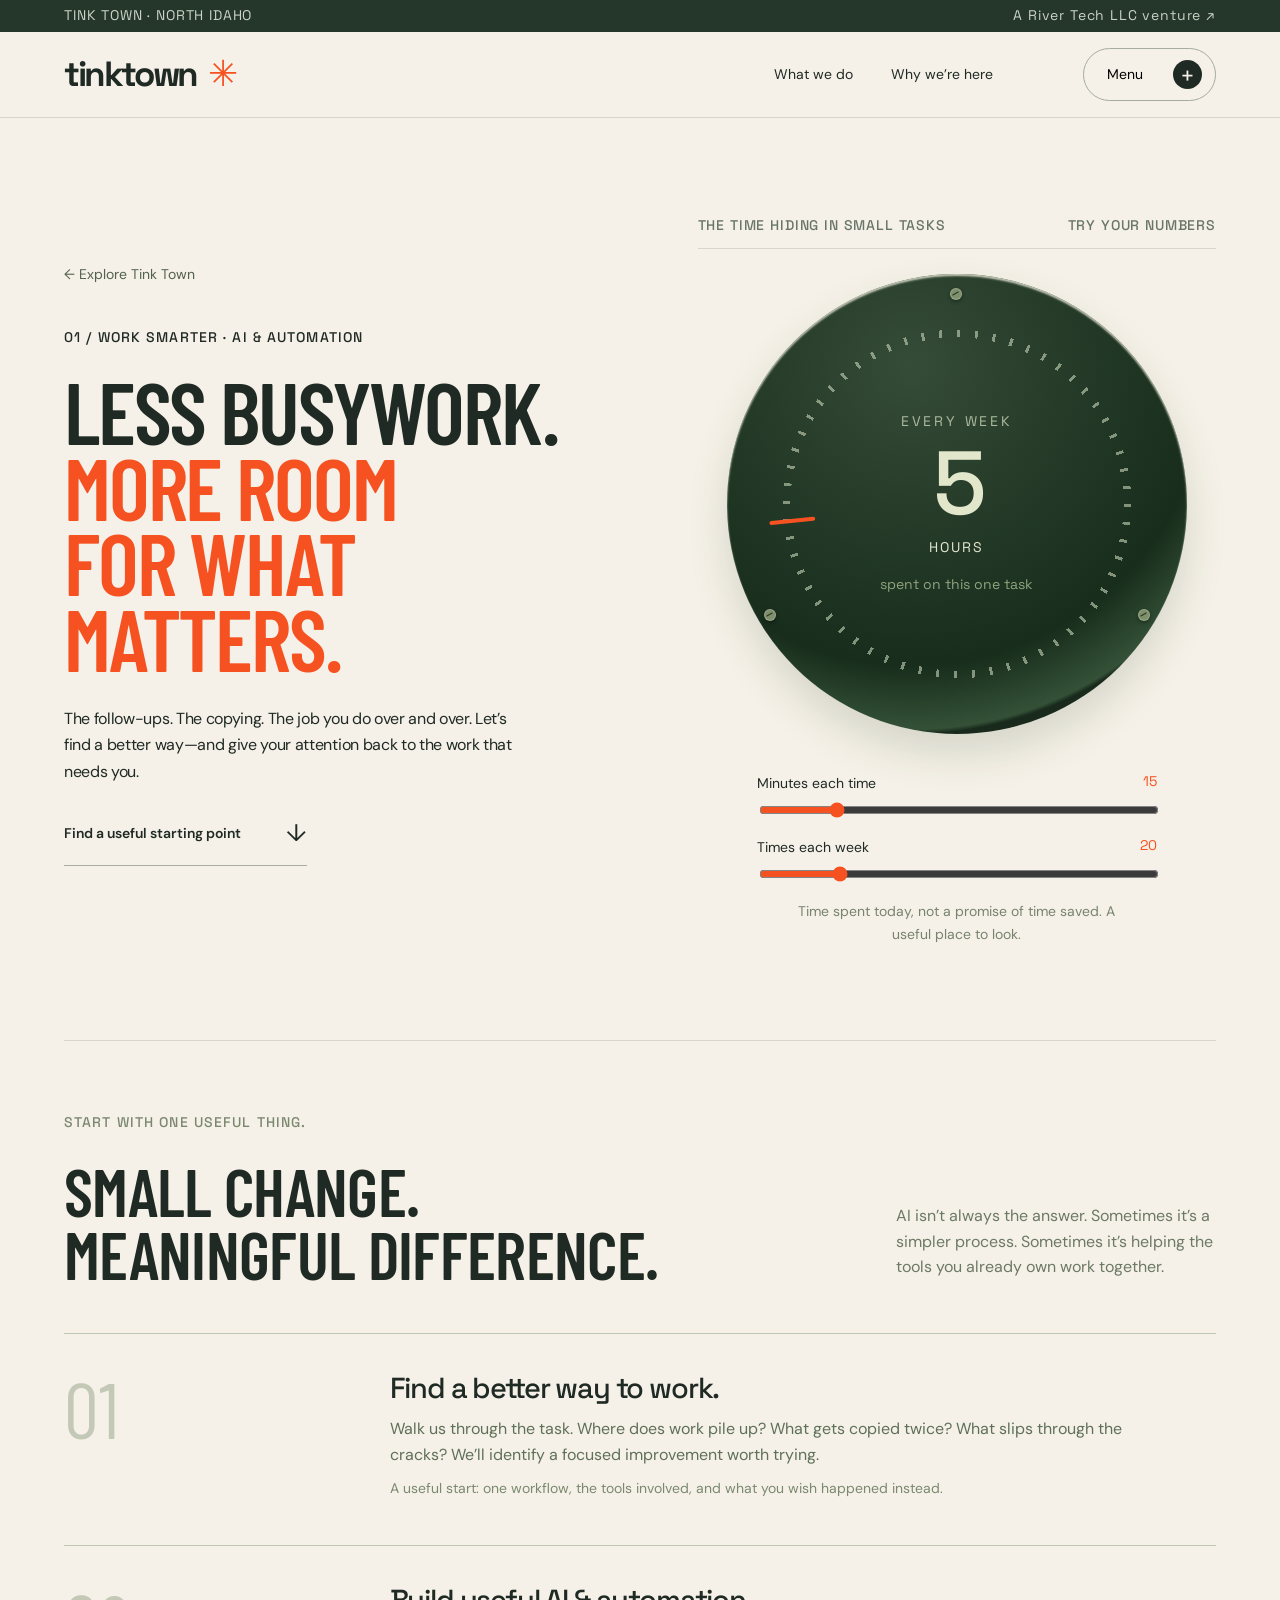
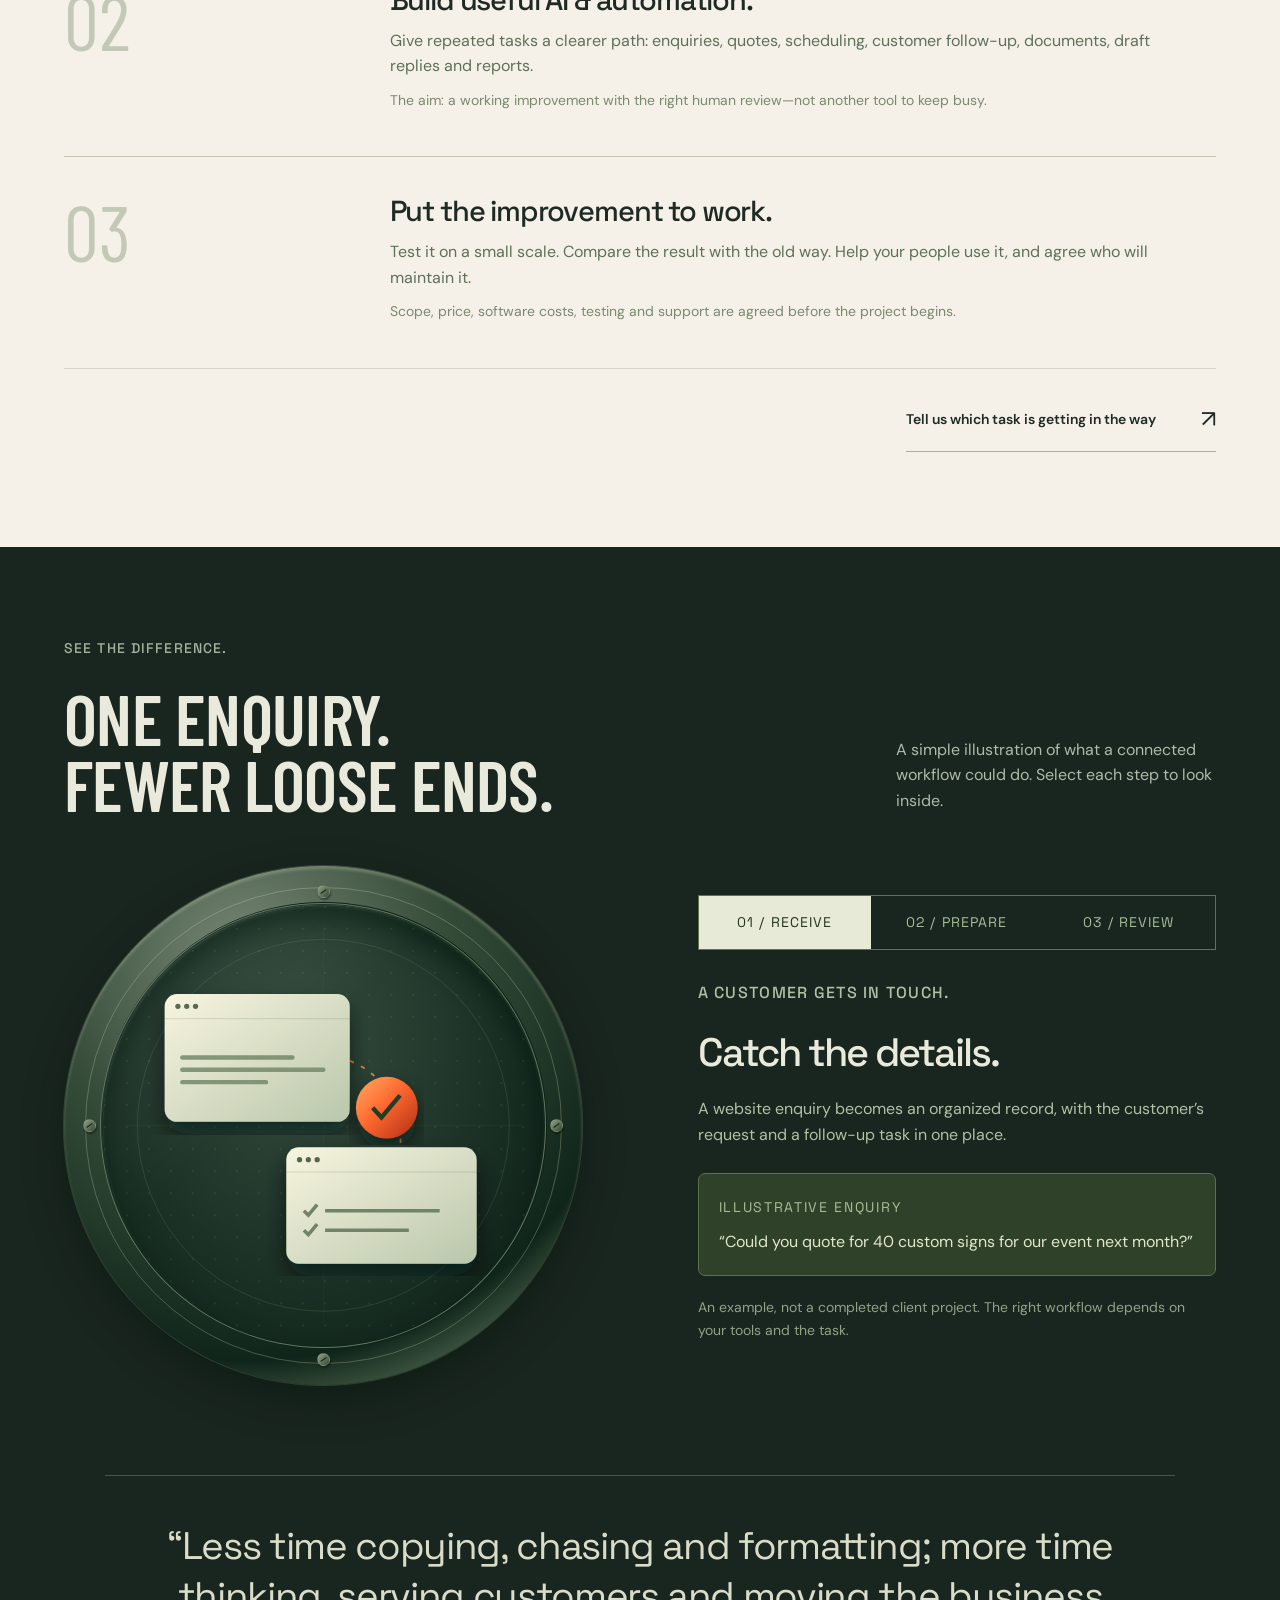
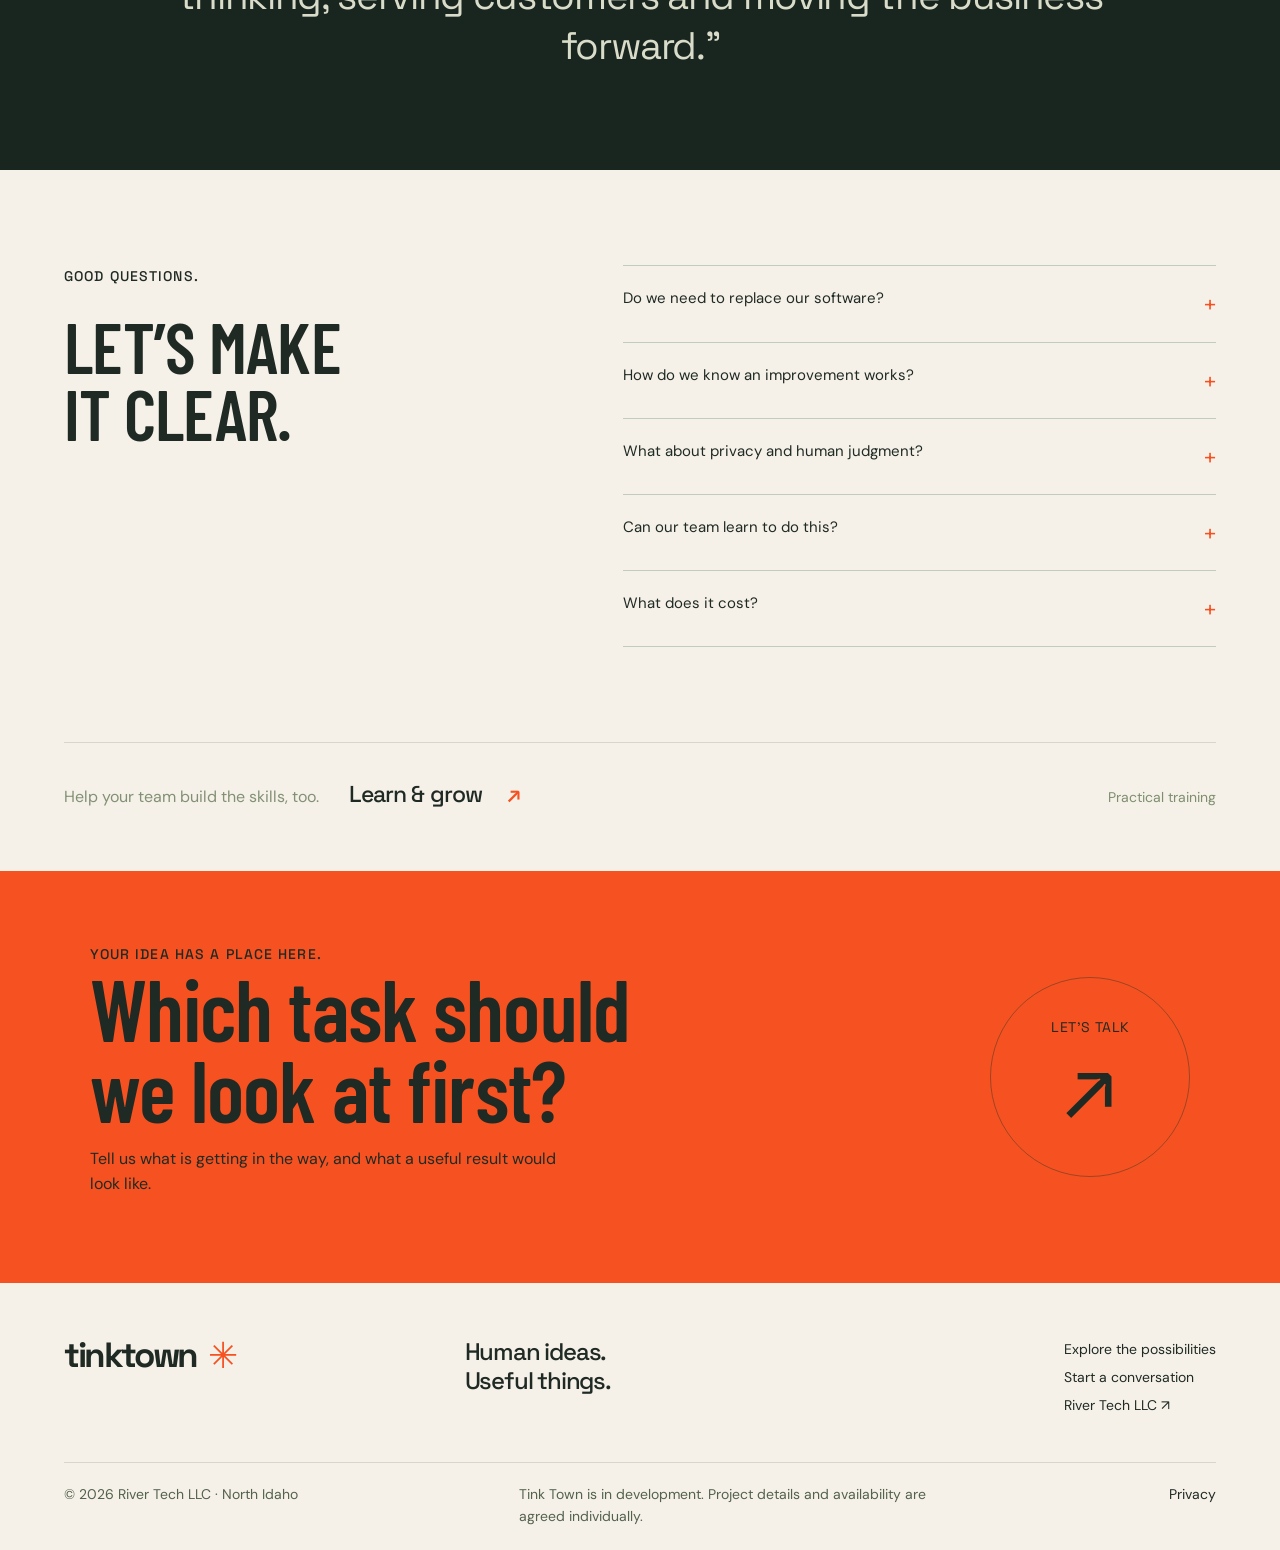
==== commit 19857f81: "Make text readable across Tink Town pages and illustrations" ====
--- a/business.html
+++ b/business.html
@@ -1,6 +1,6 @@
-<!doctype html><html lang="en"><head><meta charset="utf-8"><meta name="viewport" content="width=device-width,initial-scale=1"><meta name="robots" content="index,follow"><meta name="theme-color" content="#f5f1e8"><title>Work smarter | Tink Town</title><link rel="canonical" href="https://tink.town/business.html"><meta name="description" content="Human ideas. Useful things. Explore practical help with AI, design, making and learning in North Idaho."><link rel="icon" href="assets/mark.svg" type="image/svg+xml"><link rel="preconnect" href="https://fonts.googleapis.com"><link rel="preconnect" href="https://fonts.gstatic.com" crossorigin><link href="https://fonts.googleapis.com/css2?family=Barlow+Condensed:wght@600;700;800&family=DM+Sans:wght@400;500;600;700&family=Space+Grotesk:wght@400;500;600;700&display=swap" rel="stylesheet"><link href="assets/site.css?v=20261024-public" rel="stylesheet"></head><body class="business"><a class="skip" href="#main">Skip to content</a><div class="preview-line">TINK TOWN · NORTH IDAHO <span><a href="https://rivertech.llc/">A River Tech LLC venture ↗</a></span></div><header class="site-header"><a class="wordmark" href="index.html" aria-label="Tink Town home">tinktown<span class="brand-star" aria-hidden="true">✳</span></a><nav aria-label="Main navigation"><a href="index.html#services">What we do</a><a href="index.html#our-story">Why we’re here</a></nav><button class="menu-button" aria-label="Open navigation" aria-controls="navigation" aria-haspopup="dialog" aria-expanded="false"><span>Menu</span><i aria-hidden="true">+</i></button></header><dialog id="navigation"><div class="dialog-top"><a class="wordmark" href="index.html">tinktown<span class="brand-star">✳</span></a><button data-close aria-label="Close navigation">×</button></div><p class="eyebrow">WHAT WOULD YOU LIKE TO DO?</p><div class="menu-grid"><a href="business.html"><span>01</span><strong>Work smarter</strong><small>AI & automation</small><b>↗</b></a><a href="creative.html"><span>02</span><strong>Look sharper</strong><small>Design & marketing</small><b>↗</b></a><a href="making.html"><span>03</span><strong>Make something</strong><small>Making & printing</small><b>↗</b></a><a href="learn.html"><span>04</span><strong>Learn & grow</strong><small>Training & education</small><b>↗</b></a><a href="talent.html"><span>05</span><strong>Find your people</strong><small>Talent & careers</small><b>↗</b></a><a href="purpose.html"><span>06</span><strong>Find your purpose</strong><small>Purpose & coaching</small><b>↗</b></a><a href="community.html"><span>07</span><strong>Come together</strong><small>Community & events</small><b>↗</b></a></div><div class="dialog-foot"><a href="start.html">Bring us an idea ↗</a><a href="https://rivertech.llc/">Our River Tech family ↗</a></div></dialog>
+<!doctype html><html lang="en"><head><meta charset="utf-8"><meta name="viewport" content="width=device-width,initial-scale=1"><meta name="robots" content="index,follow"><meta name="theme-color" content="#f5f1e8"><title>Work smarter | Tink Town</title><link rel="canonical" href="https://tink.town/business.html"><meta name="description" content="Human ideas. Useful things. Explore practical help with AI, design, making and learning in North Idaho."><link rel="icon" href="assets/mark.svg" type="image/svg+xml"><link rel="preconnect" href="https://fonts.googleapis.com"><link rel="preconnect" href="https://fonts.gstatic.com" crossorigin><link href="https://fonts.googleapis.com/css2?family=Barlow+Condensed:wght@600;700;800&family=DM+Sans:wght@400;500;600;700&family=Space+Grotesk:wght@400;500;600;700&display=swap" rel="stylesheet"><link href="assets/site.css?v=20261024-readable" rel="stylesheet"></head><body class="business"><a class="skip" href="#main">Skip to content</a><div class="preview-line">TINK TOWN · NORTH IDAHO <span><a href="https://rivertech.llc/">A River Tech LLC venture ↗</a></span></div><header class="site-header"><a class="wordmark" href="index.html" aria-label="Tink Town home">tinktown<span class="brand-star" aria-hidden="true">✳</span></a><nav aria-label="Main navigation"><a href="index.html#services">What we do</a><a href="index.html#our-story">Why we’re here</a></nav><button class="menu-button" aria-label="Open navigation" aria-controls="navigation" aria-haspopup="dialog" aria-expanded="false"><span>Menu</span><i aria-hidden="true">+</i></button></header><dialog id="navigation"><div class="dialog-top"><a class="wordmark" href="index.html">tinktown<span class="brand-star">✳</span></a><button data-close aria-label="Close navigation">×</button></div><p class="eyebrow">WHAT WOULD YOU LIKE TO DO?</p><div class="menu-grid"><a href="business.html"><span>01</span><strong>Work smarter</strong><small>AI & automation</small><b>↗</b></a><a href="creative.html"><span>02</span><strong>Look sharper</strong><small>Design & marketing</small><b>↗</b></a><a href="making.html"><span>03</span><strong>Make something</strong><small>Making & printing</small><b>↗</b></a><a href="learn.html"><span>04</span><strong>Learn & grow</strong><small>Training & education</small><b>↗</b></a><a href="talent.html"><span>05</span><strong>Find your people</strong><small>Talent & careers</small><b>↗</b></a><a href="purpose.html"><span>06</span><strong>Find your purpose</strong><small>Purpose & coaching</small><b>↗</b></a><a href="community.html"><span>07</span><strong>Come together</strong><small>Community & events</small><b>↗</b></a></div><div class="dialog-foot"><a href="start.html">Bring us an idea ↗</a><a href="https://rivertech.llc/">Our River Tech family ↗</a></div></dialog>
 <main id="main"><section class="business-hero wrap"><div><a class="breadcrumb" href="index.html#business">← Explore Tink Town</a><p class="eyebrow">01 / WORK SMARTER · AI & AUTOMATION</p><h1>LESS BUSYWORK.<br><em>MORE ROOM<br>FOR WHAT<br>MATTERS.</em></h1><p class="hero-intro">The follow-ups. The copying. The job you do over and over. Let’s find a better way—and give your attention back to the work that needs you.</p><a class="text-link" href="#possibilities">Find a useful starting point <span>↓</span></a></div><div class="time-instrument"><div class="instrument-note"><span>THE TIME HIDING IN SMALL TASKS</span><span>TRY YOUR NUMBERS</span></div><div class="time-face"><div class="time-ticks" aria-hidden="true"></div><div class="time-display"><span>EVERY WEEK</span><output id="hours">5</output><b>HOURS</b><small>spent on this one task</small></div><div class="hand" id="time-hand" aria-hidden="true"></div><div class="screw s1" aria-hidden="true"></div><div class="screw s2" aria-hidden="true"></div><div class="screw s3" aria-hidden="true"></div></div><div class="time-sliders"><label for="minutes">Minutes each time <output id="minutes-label">15</output></label><input type="range" id="minutes" min="5" max="60" step="5" value="15"><label for="repeats">Times each week <output id="repeats-label">20</output></label><input type="range" id="repeats" min="1" max="100" value="20"></div><p class="instrument-footnote">Time spent today, not a promise of time saved. A useful place to look.</p></div></section>
 <section class="business-options wrap" id="possibilities"><div class="section-heading"><div><p class="eyebrow">START WITH ONE USEFUL THING.</p><h2>SMALL CHANGE.<br>MEANINGFUL DIFFERENCE.</h2></div><p>AI isn’t always the answer. Sometimes it’s a simpler process. Sometimes it’s helping the tools you already own work together.</p></div><div class="chapter"><span class="chapter-number">01</span><div><h3>Find a better way to work.</h3><p>Walk us through the task. Where does work pile up? What gets copied twice? What slips through the cracks? We’ll identify a focused improvement worth trying.</p><p class="example-line">A useful start: one workflow, the tools involved, and what you wish happened instead.</p></div></div><div class="chapter"><span class="chapter-number">02</span><div><h3>Build useful AI & automation.</h3><p>Give repeated tasks a clearer path: enquiries, quotes, scheduling, customer follow-up, documents, draft replies and reports.</p><p class="example-line">The aim: a working improvement with the right human review—not another tool to keep busy.</p></div></div><div class="chapter"><span class="chapter-number">03</span><div><h3>Put the improvement to work.</h3><p>Test it on a small scale. Compare the result with the old way. Help your people use it, and agree who will maintain it.</p><p class="example-line">Scope, price, software costs, testing and support are agreed before the project begins.</p></div></div><div class="business-enquiry"><a class="text-link" href="start.html?topic=business">Tell us which task is getting in the way <span>↗</span></a></div></section>
 <section class="workflow-demo dark"><div class="wrap"><div class="section-heading"><div><p class="eyebrow">SEE THE DIFFERENCE.</p><h2>ONE ENQUIRY.<br>FEWER LOOSE ENDS.</h2></div><p>A simple illustration of what a connected workflow could do. Select each step to look inside.</p></div><div class="workflow-layout"><div class="portal demo-portal"><div class="portal-bolts" aria-hidden="true"><i></i><i></i><i></i><i></i></div><div class="portal-inner" id="workflow-art" aria-hidden="true"></div><div class="portal-rim" aria-hidden="true"></div></div><div class="workflow-console"><div class="step-buttons" role="tablist" aria-label="Example workflow"><button role="tab" aria-selected="true" aria-controls="workflow-panel" id="step-0" data-step="0">01 / RECEIVE</button><button role="tab" aria-selected="false" aria-controls="workflow-panel" id="step-1" tabindex="-1" data-step="1">02 / PREPARE</button><button role="tab" aria-selected="false" aria-controls="workflow-panel" id="step-2" tabindex="-1" data-step="2">03 / REVIEW</button></div><div role="tabpanel" id="workflow-panel" aria-labelledby="step-0"><p class="eyebrow orange" id="workflow-label">A CUSTOMER GETS IN TOUCH.</p><h3 id="workflow-title">Catch the details.</h3><p id="workflow-text">A website enquiry becomes an organized record, with the customer's request and a follow-up task in one place.</p><div class="sample-note" id="workflow-sample"><span>ILLUSTRATIVE ENQUIRY</span><p>“Could you quote for 40 custom signs for our event next month?”</p></div></div><p class="delivery-note">An example, not a completed client project. The right workflow depends on your tools and the task.</p></div></div><blockquote class="service-quote">“Less time copying, chasing and formatting; more time thinking, serving customers and moving the business forward.”</blockquote></div></section>
 <section class="answers wrap"><div><p class="eyebrow">GOOD QUESTIONS.</p><h2>LET’S MAKE<br>IT CLEAR.</h2></div><div><details><summary>Do we need to replace our software?<span>+</span></summary><p>Not necessarily. We begin with what you already use. Any new tools, subscriptions and ongoing costs belong in the proposal.</p></details><details><summary>How do we know an improvement works?<span>+</span></summary><p>Agree what success means, try a small pilot, and compare the time, effort, quality and review required before and after.</p></details><details><summary>What about privacy and human judgment?<span>+</span></summary><p>We agree the information a tool may use and where a person must review the result. Please remove private customer or staff information from examples you send for an initial conversation.</p></details><details><summary>Can our team learn to do this?<span>+</span></summary><p>Yes. Practical training and handover can be part of the project. We agree the learning goals and support you need.</p></details><details><summary>What does it cost?<span>+</span></summary><p>That depends on the task, the systems involved and the support required. We define a useful first result and agree a price before starting.</p></details></div></section>
-<section class="related-next wrap"><p>Help your team build the skills, too.</p><a href="learn.html">Learn &amp; grow <span>↗</span></a><span>Practical training</span></section><section class="closing"><div><span class="eyebrow">YOUR IDEA HAS A PLACE HERE.</span><h2>Which task should<br>we look at first?</h2><p>Tell us what is getting in the way, and what a useful result would look like.</p></div><a href="start.html?topic=business" class="big-arrow" aria-label="Start a conversation"><span>LET’S TALK</span><b aria-hidden="true">↗</b></a></section></main><footer class="footer"><div class="footer-top"><a class="wordmark" href="index.html">tinktown<span class="brand-star">✳</span></a><p>Human ideas.<br>Useful things.</p><div><a href="index.html#services">Explore the possibilities</a><a href="start.html">Start a conversation</a><a href="https://rivertech.llc/">River Tech LLC ↗</a></div></div><div class="footer-bottom"><span>© 2026 River Tech LLC · North Idaho</span><span>Tink Town is in development. Project details and availability are agreed individually.</span><a href="privacy.html">Privacy</a></div></footer><script>window.SERVICES=[{"id": "business", "name": "Work smarter", "label": "AI & automation", "headline": "Less busywork. More room for what matters.", "intro": "Bring us the job that eats up your day. We’ll look for a simpler process, a useful connection or an AI assistant that helps you move forward.", "delivery": "We start with the task, then agree scope, tools, cost and the result to test.", "url": "business.html", "services": [{"title": "Find a better way to work", "text": "Identify where time and effort are being lost.", "examples": [{"title": "Workflow review", "text": "Find repeated work, bottlenecks and disconnected processes."}]}, {"title": "Build useful AI & automation", "text": "Connect tools and simplify the repeated work that slows your team down.", "examples": [{"title": "AI agents", "text": "Build agents around a defined job, with human review where needed."}, {"title": "Connected business tools", "text": "Move information between systems instead of copying it by hand."}, {"title": "Customer enquiries", "text": "Improve intake and the handling of incoming questions."}, {"title": "Quotes and scheduling", "text": "Simplify preparing quotes and arranging the work."}, {"title": "Customer follow-up", "text": "Help teams keep track of enquiries and next steps."}, {"title": "Data entry", "text": "Reduce repetitive copying and formatting."}, {"title": "Document handling", "text": "Organize, summarize and move documents through a process."}, {"title": "Draft replies and reports", "text": "Prepare useful drafts for a person to review."}, {"title": "Meeting notes into action", "text": "Turn discussion into organized next steps."}]}, {"title": "Put the improvement to work", "text": "Test a small solution, help your team adopt it and support the handover.", "examples": [{"title": "Improvement pilots", "text": "Test a small working change before wider use."}, {"title": "Implementation and handover", "text": "Help the team use the improvement and agree follow-up support."}]}], "quoteRecords": [{"source": "https://rivertech.llc/pages/investing.html", "text": "Less time copying, chasing and formatting; more time thinking, serving customers and moving the business forward.", "id": 58}, {"source": "https://rivertech.llc/", "text": "We believe preparation turns uncertainty into possibility.", "id": 3}]}, {"id": "creative", "name": "Look sharper", "label": "Design & marketing", "headline": "You do good work. Let’s make it show.", "intro": "Your business has a story worth telling. Let’s make the website, images and everyday materials tell it beautifully—and make your next customer’s choice easier.", "delivery": "We agree the creative direction, deliverables and production arrangements around your project.", "url": "creative.html", "services": [{"title": "Websites & brand identity", "text": "Give your business a clear story and a look that reflects the quality of your work.", "examples": [{"title": "Website design and improvement", "text": "Make the business clearer and the customer journey easier."}, {"title": "Visual identity", "text": "Develop or refresh the look of a business or organization."}, {"title": "Messaging and storytelling", "text": "Help people understand what you do and why it matters."}]}, {"title": "Photography & video", "text": "Show what you do through compelling images and films.", "examples": [{"title": "Video production", "text": "Create videos that communicate the work and its value."}, {"title": "Product photography", "text": "Show products and their quality clearly."}]}, {"title": "Marketing & campaign design", "text": "Bring the same strong message to your ads, print materials and outreach.", "examples": [{"title": "Advertising creative", "text": "Create the visual and written materials for advertisements."}, {"title": "Graphic design", "text": "Design useful, consistent business and outreach materials."}, {"title": "Print and sign design", "text": "Create artwork for flyers, posters, signs and other physical materials."}, {"title": "Campaign materials", "text": "Carry one story across website, video, print and outreach."}, {"title": "Church and ministry communication", "text": "Apply design, websites, video and print to ministry and outreach."}]}], "quoteRecords": [{"source": "https://rivertech.llc/pages/tink-town.html", "text": "Our work deserves a better story.", "id": 71}, {"source": "https://rivertech.llc/pages/tink-town.html", "text": "One story. Many ways to share it.", "id": 72}]}, {"id": "making", "name": "Make something", "label": "Making & printing", "headline": "You can picture it. Let’s make it real.", "intro": "A sketch, a file, a broken part, a wild idea. Let’s work through what it needs to do and find a practical way to make it.", "delivery": "Production depends on the equipment and expertise a project needs. Our own workshop will grow in stages; specialist work can be arranged separately.", "url": "making.html", "services": [{"title": "Design & prototype", "text": "Turn an idea, sketch or broken part into something you can test.", "examples": [{"title": "Design from a sketch or idea", "text": "Work out dimensions, materials and what the object needs to do."}, {"title": "3D modeling", "text": "Prepare a digital model for a physical object."}, {"title": "Prototypes and test models", "text": "Make an early version to try and refine."}]}, {"title": "Make, build & tinker", "text": "Create custom parts and projects, or find supplies to build your own.", "examples": [{"title": "Custom and replacement parts", "text": "Assess a broken part or a specific need and possible production methods."}, {"title": "Brackets, fixtures and enclosures", "text": "Make practical parts for holding, protecting or supporting things."}, {"title": "Panels, signs and displays", "text": "Produce useful objects and display pieces."}, {"title": "Filament 3D printing", "text": "Build suitable objects layer by layer from filament."}, {"title": "Resin 3D printing", "text": "Produce suitable detailed parts, with washing and curing."}, {"title": "Fiber laser cutting", "text": "Cut suitable metal parts, brackets, panels and signs."}, {"title": "CO₂ laser cutting", "text": "Cut appropriate materials such as wood and acrylic."}, {"title": "Waterjet cutting", "text": "Cut suitable materials using an abrasive waterjet."}, {"title": "CNC routing", "text": "Shape wood, plastics and composite panels."}, {"title": "CNC milling", "text": "Machine three-dimensional parts from solid stock."}, {"title": "Sheet-metal bending", "text": "Form sheet parts with a press brake."}, {"title": "Parts finishing and assembly", "text": "Deburr, tap, countersink, insert hardware and assemble."}, {"title": "Robotics and electronics projects", "text": "Bring tools and appropriate specialist expertise to practical projects."}, {"title": "Maker supplies", "text": "Sell robotics components, modeling parts and useful supplies."}]}, {"title": "Print & signs", "text": "Produce the everyday materials that help your business get noticed.", "examples": [{"title": "Everyday business printing", "text": "Flyers, brochures, business cards, menus and booklets."}, {"title": "Large-format printing", "text": "Posters, banners, signs and displays."}, {"title": "Vinyl lettering and decals", "text": "Produce adhesive graphics for suitable applications."}, {"title": "Print finishing", "text": "Trim, fold, crease, bind, laminate and mount."}]}], "quoteRecords": [{"source": "https://rivertech.llc/pages/river-tech.html", "text": "From “what if?” to “look what I made.”", "id": 19}, {"source": "https://rivertech.llc/pages/investing.html", "text": "Design it. Print it. Make it.", "id": 18}]}, {"id": "learning", "name": "Learn & grow", "label": "Training & education", "headline": "Come curious. Leave capable.", "intro": "Learn by doing something that matters to you. From everyday AI to hands-on making, the aim is confidence you can put to work.", "delivery": "We agree the subject, instructor, group and venue. Schools and colleges approve their own participation and any academic credit.", "url": "learn.html", "services": [{"title": "AI for you & your team", "text": "Learn to use AI confidently and responsibly on real work.", "examples": [{"title": "AI for everyday work", "text": "Teach individuals and teams using tasks they actually do."}, {"title": "AI for administrators", "text": "Apply AI to documents, communications and repeatable office work."}, {"title": "Agentic Mindset", "text": "Define outcomes, break down work, delegate, review and improve."}, {"title": "Team improvement sprints", "text": "Pair training with a small working improvement."}, {"title": "Ethical and safe technology use", "text": "Teach privacy, accuracy, truthfulness, responsibility and discernment."}]}, {"title": "Creative & maker workshops", "text": "Build skills by making something useful.", "examples": [{"title": "Design and creative technology", "text": "Learn through a useful website, video, graphic or print project."}, {"title": "Robotics workshops", "text": "Learn practical skills through a project that does something."}, {"title": "Youth technology workshops", "text": "Connect young people with useful, hands-on projects."}, {"title": "Specialist creative courses", "text": "Explore coding, games, film, 3D modeling or arts when an instructor and delivery are arranged."}]}, {"title": "Courses for schools & ministries", "text": "Develop a workshop, short course or module around the people you serve.", "examples": [{"title": "School field trips and mentoring", "text": "Connect learning with tools, experienced people and practical work."}, {"title": "College courses and modules", "text": "Develop guest sessions, short courses or modules with a college."}, {"title": "Bible college technology courses", "text": "Connect practical technology with ministry and working life."}, {"title": "Technology for ministry", "text": "Apply tools to research, communication, administration and service."}]}], "quoteRecords": [{"source": "https://rivertech.llc/", "text": "Learn what is changing. Build the skills. Put them to work on something that matters.", "id": 4}, {"source": "https://rivertech.llc/pages/investing.html", "text": "The goal is a working improvement, not a presentation everyone forgets.", "id": 59}]}, {"id": "talent", "name": "Find your people", "label": "Talent & careers", "headline": "Good people. Meaningful work. Let’s connect the two.", "intro": "Find people who can think, communicate and build. Or bring your own abilities and explore where they could make a difference.", "delivery": "Employer introductions and placement terms are being developed. Any fee is agreed with the employer; hiring decisions remain theirs.", "url": "talent.html", "services": [{"title": "Find capable people", "text": "Meet potential hires and see what they can actually do.", "examples": [{"title": "Employer introductions", "text": "Match suitable people to employers with candidate permission."}, {"title": "Evidence of practical ability", "text": "Help employers assess work samples, experience and teamwork."}, {"title": "Employer-paid placement", "text": "Explore a success-fee service for an agreed qualifying hire; terms remain proposed."}]}, {"title": "Put your skills to work", "text": "Contribute your technical ability, creativity and judgment to paid projects.", "examples": [{"title": "Work with Tink Town", "text": "Paid projects combining technical ability, creativity and judgment."}]}, {"title": "Build a path from learning to work", "text": "Connect students and graduates with practical projects, experienced people and career possibilities.", "examples": [{"title": "Student and graduate pathways", "text": "Connect learning to projects, experienced people and meaningful work."}]}], "quoteRecords": [{"source": "https://rivertech.llc/", "text": "River Tech develops problem-solvers. Tink Town puts problem-solvers to work.", "id": 13}, {"source": "https://rivertech.llc/pages/river-tech.html", "text": "Talent matters. So does the person carrying it.", "id": 55}]}, {"id": "purpose", "name": "Find your purpose", "label": "Purpose & coaching", "headline": "Your gifts. Your calling. Let’s find your next step.", "intro": "You don’t need to arrive with a finished plan. Bring the idea, the question, or the sense that you have something more to give.", "delivery": "Practical purpose and project coaching, with the format and cost agreed together.", "url": "purpose.html", "services": [{"title": "Discover your direction", "text": "Explore your strengths, your calling and where you can make a contribution.", "examples": [{"title": "Discover your strengths", "text": "Identify gifts, interests and the things you can contribute."}, {"title": "Explore your calling", "text": "Consider where your abilities meet a real need."}]}, {"title": "Give your idea shape", "text": "Turn a business, ministry or community idea into a practical first step.", "examples": [{"title": "Shape an idea", "text": "Develop the beginnings of a business, ministry or community project."}, {"title": "Choose a first experiment", "text": "Turn a big aspiration into a manageable thing to try."}]}, {"title": "Move forward with support", "text": "Affordable coaching, encouragement and connections to help you follow through.", "examples": [{"title": "Find people and resources", "text": "Connect with a collaborator, skill, tool or learning opportunity."}, {"title": "Affordable purpose coaching", "text": "Practical encouragement and help staying focused on the next step."}]}], "quoteRecords": [{"source": "https://rivertech.llc/pages/dream-big.html", "text": "Fan your calling into flame", "id": 28}, {"source": "https://rivertech.llc/pages/dream-big.html", "text": "Dream big. You’ve found your people.", "id": 23}]}, {"id": "community", "name": "Come together", "label": "Community & events", "headline": "Pull up a chair. You’re in good company.", "intro": "A place for coffee, curiosity and people who want to build a good future together. Work, learning and community belong in the same conversation.", "delivery": "The permanent café and workshop are in development. Events and gatherings can begin in suitable shared or booked spaces.", "url": "community.html", "services": [{"title": "A place to work & belong", "text": "Coffee, shared tables and regular gatherings where friendships and ideas can grow.", "examples": [{"title": "Coffee and conversation", "text": "A welcoming place to spend time and discover what others are making."}, {"title": "Shared workspace", "text": "Tables and workspaces where ideas and collaborations can develop."}, {"title": "Weekly gatherings", "text": "Build friendships and give ideas room to take shape."}]}, {"title": "Events that bring the future closer", "text": "Bring your team or community together for food, ideas, demonstrations and hands-on discovery.", "examples": [{"title": "Company events", "text": "Host staff or clients in a setting built around useful ideas and technology."}, {"title": "Public events and workshops", "text": "Create gatherings for the wider community."}, {"title": "Agentic Mindset evenings", "text": "Dinner, a keynote, live demonstrations and a guided group exercise."}, {"title": "Recurring team sessions", "text": "Return monthly or quarterly to explore changes and review practical experiments."}, {"title": "Performances and talks", "text": "Use a small stage for creative and community gatherings."}]}, {"title": "Faith & community in action", "text": "Gather for worship, learn together and put local knowledge to work serving others.", "examples": [{"title": "Worship support", "text": "Draw on the River Tech performing-arts connection, with delivery agreed."}, {"title": "Prayer and devotionals", "text": "Include Christian talks, prayer and devotionals in an agreed gathering."}, {"title": "Faith and technology events", "text": "Combine practical learning with Christian reflection and worship."}, {"title": "Outdoor and agricultural projects", "text": "Work with farmers, hunters, hikers, craftspeople and outdoor groups."}, {"title": "Community service and demonstrations", "text": "Share knowledge and make things that help people care for the local area."}]}], "quoteRecords": [{"source": "https://rivertech.llc/pages/dream-big.html", "text": "A place to belong. People to build with.", "id": 25}, {"source": "https://rivertech.llc/pages/community.html", "text": "Christian faith, the natural world and useful technology belong together in the future we are building.", "id": 41}]}];</script><script src="assets/site.js?v=20261024-public"></script></body></html>+<section class="related-next wrap"><p>Help your team build the skills, too.</p><a href="learn.html">Learn &amp; grow <span>↗</span></a><span>Practical training</span></section><section class="closing"><div><span class="eyebrow">YOUR IDEA HAS A PLACE HERE.</span><h2>Which task should<br>we look at first?</h2><p>Tell us what is getting in the way, and what a useful result would look like.</p></div><a href="start.html?topic=business" class="big-arrow" aria-label="Start a conversation"><span>LET’S TALK</span><b aria-hidden="true">↗</b></a></section></main><footer class="footer"><div class="footer-top"><a class="wordmark" href="index.html">tinktown<span class="brand-star">✳</span></a><p>Human ideas.<br>Useful things.</p><div><a href="index.html#services">Explore the possibilities</a><a href="start.html">Start a conversation</a><a href="https://rivertech.llc/">River Tech LLC ↗</a></div></div><div class="footer-bottom"><span>© 2026 River Tech LLC · North Idaho</span><span>Tink Town is in development. Project details and availability are agreed individually.</span><a href="privacy.html">Privacy</a></div></footer><script>window.SERVICES=[{"id": "business", "name": "Work smarter", "label": "AI & automation", "headline": "Less busywork. More room for what matters.", "intro": "Bring us the job that eats up your day. We’ll look for a simpler process, a useful connection or an AI assistant that helps you move forward.", "delivery": "We start with the task, then agree scope, tools, cost and the result to test.", "url": "business.html", "services": [{"title": "Find a better way to work", "text": "Identify where time and effort are being lost.", "examples": [{"title": "Workflow review", "text": "Find repeated work, bottlenecks and disconnected processes."}]}, {"title": "Build useful AI & automation", "text": "Connect tools and simplify the repeated work that slows your team down.", "examples": [{"title": "AI agents", "text": "Build agents around a defined job, with human review where needed."}, {"title": "Connected business tools", "text": "Move information between systems instead of copying it by hand."}, {"title": "Customer enquiries", "text": "Improve intake and the handling of incoming questions."}, {"title": "Quotes and scheduling", "text": "Simplify preparing quotes and arranging the work."}, {"title": "Customer follow-up", "text": "Help teams keep track of enquiries and next steps."}, {"title": "Data entry", "text": "Reduce repetitive copying and formatting."}, {"title": "Document handling", "text": "Organize, summarize and move documents through a process."}, {"title": "Draft replies and reports", "text": "Prepare useful drafts for a person to review."}, {"title": "Meeting notes into action", "text": "Turn discussion into organized next steps."}]}, {"title": "Put the improvement to work", "text": "Test a small solution, help your team adopt it and support the handover.", "examples": [{"title": "Improvement pilots", "text": "Test a small working change before wider use."}, {"title": "Implementation and handover", "text": "Help the team use the improvement and agree follow-up support."}]}], "quoteRecords": [{"source": "https://rivertech.llc/pages/investing.html", "text": "Less time copying, chasing and formatting; more time thinking, serving customers and moving the business forward.", "id": 58}, {"source": "https://rivertech.llc/", "text": "We believe preparation turns uncertainty into possibility.", "id": 3}]}, {"id": "creative", "name": "Look sharper", "label": "Design & marketing", "headline": "You do good work. Let’s make it show.", "intro": "Your business has a story worth telling. Let’s make the website, images and everyday materials tell it beautifully—and make your next customer’s choice easier.", "delivery": "We agree the creative direction, deliverables and production arrangements around your project.", "url": "creative.html", "services": [{"title": "Websites & brand identity", "text": "Give your business a clear story and a look that reflects the quality of your work.", "examples": [{"title": "Website design and improvement", "text": "Make the business clearer and the customer journey easier."}, {"title": "Visual identity", "text": "Develop or refresh the look of a business or organization."}, {"title": "Messaging and storytelling", "text": "Help people understand what you do and why it matters."}]}, {"title": "Photography & video", "text": "Show what you do through compelling images and films.", "examples": [{"title": "Video production", "text": "Create videos that communicate the work and its value."}, {"title": "Product photography", "text": "Show products and their quality clearly."}]}, {"title": "Marketing & campaign design", "text": "Bring the same strong message to your ads, print materials and outreach.", "examples": [{"title": "Advertising creative", "text": "Create the visual and written materials for advertisements."}, {"title": "Graphic design", "text": "Design useful, consistent business and outreach materials."}, {"title": "Print and sign design", "text": "Create artwork for flyers, posters, signs and other physical materials."}, {"title": "Campaign materials", "text": "Carry one story across website, video, print and outreach."}, {"title": "Church and ministry communication", "text": "Apply design, websites, video and print to ministry and outreach."}]}], "quoteRecords": [{"source": "https://rivertech.llc/pages/tink-town.html", "text": "Our work deserves a better story.", "id": 71}, {"source": "https://rivertech.llc/pages/tink-town.html", "text": "One story. Many ways to share it.", "id": 72}]}, {"id": "making", "name": "Make something", "label": "Making & printing", "headline": "You can picture it. Let’s make it real.", "intro": "A sketch, a file, a broken part, a wild idea. Let’s work through what it needs to do and find a practical way to make it.", "delivery": "Production depends on the equipment and expertise a project needs. Our own workshop will grow in stages; specialist work can be arranged separately.", "url": "making.html", "services": [{"title": "Design & prototype", "text": "Turn an idea, sketch or broken part into something you can test.", "examples": [{"title": "Design from a sketch or idea", "text": "Work out dimensions, materials and what the object needs to do."}, {"title": "3D modeling", "text": "Prepare a digital model for a physical object."}, {"title": "Prototypes and test models", "text": "Make an early version to try and refine."}]}, {"title": "Make, build & tinker", "text": "Create custom parts and projects, or find supplies to build your own.", "examples": [{"title": "Custom and replacement parts", "text": "Assess a broken part or a specific need and possible production methods."}, {"title": "Brackets, fixtures and enclosures", "text": "Make practical parts for holding, protecting or supporting things."}, {"title": "Panels, signs and displays", "text": "Produce useful objects and display pieces."}, {"title": "Filament 3D printing", "text": "Build suitable objects layer by layer from filament."}, {"title": "Resin 3D printing", "text": "Produce suitable detailed parts, with washing and curing."}, {"title": "Fiber laser cutting", "text": "Cut suitable metal parts, brackets, panels and signs."}, {"title": "CO₂ laser cutting", "text": "Cut appropriate materials such as wood and acrylic."}, {"title": "Waterjet cutting", "text": "Cut suitable materials using an abrasive waterjet."}, {"title": "CNC routing", "text": "Shape wood, plastics and composite panels."}, {"title": "CNC milling", "text": "Machine three-dimensional parts from solid stock."}, {"title": "Sheet-metal bending", "text": "Form sheet parts with a press brake."}, {"title": "Parts finishing and assembly", "text": "Deburr, tap, countersink, insert hardware and assemble."}, {"title": "Robotics and electronics projects", "text": "Bring tools and appropriate specialist expertise to practical projects."}, {"title": "Maker supplies", "text": "Sell robotics components, modeling parts and useful supplies."}]}, {"title": "Print & signs", "text": "Produce the everyday materials that help your business get noticed.", "examples": [{"title": "Everyday business printing", "text": "Flyers, brochures, business cards, menus and booklets."}, {"title": "Large-format printing", "text": "Posters, banners, signs and displays."}, {"title": "Vinyl lettering and decals", "text": "Produce adhesive graphics for suitable applications."}, {"title": "Print finishing", "text": "Trim, fold, crease, bind, laminate and mount."}]}], "quoteRecords": [{"source": "https://rivertech.llc/pages/river-tech.html", "text": "From “what if?” to “look what I made.”", "id": 19}, {"source": "https://rivertech.llc/pages/investing.html", "text": "Design it. Print it. Make it.", "id": 18}]}, {"id": "learning", "name": "Learn & grow", "label": "Training & education", "headline": "Come curious. Leave capable.", "intro": "Learn by doing something that matters to you. From everyday AI to hands-on making, the aim is confidence you can put to work.", "delivery": "We agree the subject, instructor, group and venue. Schools and colleges approve their own participation and any academic credit.", "url": "learn.html", "services": [{"title": "AI for you & your team", "text": "Learn to use AI confidently and responsibly on real work.", "examples": [{"title": "AI for everyday work", "text": "Teach individuals and teams using tasks they actually do."}, {"title": "AI for administrators", "text": "Apply AI to documents, communications and repeatable office work."}, {"title": "Agentic Mindset", "text": "Define outcomes, break down work, delegate, review and improve."}, {"title": "Team improvement sprints", "text": "Pair training with a small working improvement."}, {"title": "Ethical and safe technology use", "text": "Teach privacy, accuracy, truthfulness, responsibility and discernment."}]}, {"title": "Creative & maker workshops", "text": "Build skills by making something useful.", "examples": [{"title": "Design and creative technology", "text": "Learn through a useful website, video, graphic or print project."}, {"title": "Robotics workshops", "text": "Learn practical skills through a project that does something."}, {"title": "Youth technology workshops", "text": "Connect young people with useful, hands-on projects."}, {"title": "Specialist creative courses", "text": "Explore coding, games, film, 3D modeling or arts when an instructor and delivery are arranged."}]}, {"title": "Courses for schools & ministries", "text": "Develop a workshop, short course or module around the people you serve.", "examples": [{"title": "School field trips and mentoring", "text": "Connect learning with tools, experienced people and practical work."}, {"title": "College courses and modules", "text": "Develop guest sessions, short courses or modules with a college."}, {"title": "Bible college technology courses", "text": "Connect practical technology with ministry and working life."}, {"title": "Technology for ministry", "text": "Apply tools to research, communication, administration and service."}]}], "quoteRecords": [{"source": "https://rivertech.llc/", "text": "Learn what is changing. Build the skills. Put them to work on something that matters.", "id": 4}, {"source": "https://rivertech.llc/pages/investing.html", "text": "The goal is a working improvement, not a presentation everyone forgets.", "id": 59}]}, {"id": "talent", "name": "Find your people", "label": "Talent & careers", "headline": "Good people. Meaningful work. Let’s connect the two.", "intro": "Find people who can think, communicate and build. Or bring your own abilities and explore where they could make a difference.", "delivery": "Employer introductions and placement terms are being developed. Any fee is agreed with the employer; hiring decisions remain theirs.", "url": "talent.html", "services": [{"title": "Find capable people", "text": "Meet potential hires and see what they can actually do.", "examples": [{"title": "Employer introductions", "text": "Match suitable people to employers with candidate permission."}, {"title": "Evidence of practical ability", "text": "Help employers assess work samples, experience and teamwork."}, {"title": "Employer-paid placement", "text": "Explore a success-fee service for an agreed qualifying hire; terms remain proposed."}]}, {"title": "Put your skills to work", "text": "Contribute your technical ability, creativity and judgment to paid projects.", "examples": [{"title": "Work with Tink Town", "text": "Paid projects combining technical ability, creativity and judgment."}]}, {"title": "Build a path from learning to work", "text": "Connect students and graduates with practical projects, experienced people and career possibilities.", "examples": [{"title": "Student and graduate pathways", "text": "Connect learning to projects, experienced people and meaningful work."}]}], "quoteRecords": [{"source": "https://rivertech.llc/", "text": "River Tech develops problem-solvers. Tink Town puts problem-solvers to work.", "id": 13}, {"source": "https://rivertech.llc/pages/river-tech.html", "text": "Talent matters. So does the person carrying it.", "id": 55}]}, {"id": "purpose", "name": "Find your purpose", "label": "Purpose & coaching", "headline": "Your gifts. Your calling. Let’s find your next step.", "intro": "You don’t need to arrive with a finished plan. Bring the idea, the question, or the sense that you have something more to give.", "delivery": "Practical purpose and project coaching, with the format and cost agreed together.", "url": "purpose.html", "services": [{"title": "Discover your direction", "text": "Explore your strengths, your calling and where you can make a contribution.", "examples": [{"title": "Discover your strengths", "text": "Identify gifts, interests and the things you can contribute."}, {"title": "Explore your calling", "text": "Consider where your abilities meet a real need."}]}, {"title": "Give your idea shape", "text": "Turn a business, ministry or community idea into a practical first step.", "examples": [{"title": "Shape an idea", "text": "Develop the beginnings of a business, ministry or community project."}, {"title": "Choose a first experiment", "text": "Turn a big aspiration into a manageable thing to try."}]}, {"title": "Move forward with support", "text": "Affordable coaching, encouragement and connections to help you follow through.", "examples": [{"title": "Find people and resources", "text": "Connect with a collaborator, skill, tool or learning opportunity."}, {"title": "Affordable purpose coaching", "text": "Practical encouragement and help staying focused on the next step."}]}], "quoteRecords": [{"source": "https://rivertech.llc/pages/dream-big.html", "text": "Fan your calling into flame", "id": 28}, {"source": "https://rivertech.llc/pages/dream-big.html", "text": "Dream big. You’ve found your people.", "id": 23}]}, {"id": "community", "name": "Come together", "label": "Community & events", "headline": "Pull up a chair. You’re in good company.", "intro": "A place for coffee, curiosity and people who want to build a good future together. Work, learning and community belong in the same conversation.", "delivery": "The permanent café and workshop are in development. Events and gatherings can begin in suitable shared or booked spaces.", "url": "community.html", "services": [{"title": "A place to work & belong", "text": "Coffee, shared tables and regular gatherings where friendships and ideas can grow.", "examples": [{"title": "Coffee and conversation", "text": "A welcoming place to spend time and discover what others are making."}, {"title": "Shared workspace", "text": "Tables and workspaces where ideas and collaborations can develop."}, {"title": "Weekly gatherings", "text": "Build friendships and give ideas room to take shape."}]}, {"title": "Events that bring the future closer", "text": "Bring your team or community together for food, ideas, demonstrations and hands-on discovery.", "examples": [{"title": "Company events", "text": "Host staff or clients in a setting built around useful ideas and technology."}, {"title": "Public events and workshops", "text": "Create gatherings for the wider community."}, {"title": "Agentic Mindset evenings", "text": "Dinner, a keynote, live demonstrations and a guided group exercise."}, {"title": "Recurring team sessions", "text": "Return monthly or quarterly to explore changes and review practical experiments."}, {"title": "Performances and talks", "text": "Use a small stage for creative and community gatherings."}]}, {"title": "Faith & community in action", "text": "Gather for worship, learn together and put local knowledge to work serving others.", "examples": [{"title": "Worship support", "text": "Draw on the River Tech performing-arts connection, with delivery agreed."}, {"title": "Prayer and devotionals", "text": "Include Christian talks, prayer and devotionals in an agreed gathering."}, {"title": "Faith and technology events", "text": "Combine practical learning with Christian reflection and worship."}, {"title": "Outdoor and agricultural projects", "text": "Work with farmers, hunters, hikers, craftspeople and outdoor groups."}, {"title": "Community service and demonstrations", "text": "Share knowledge and make things that help people care for the local area."}]}], "quoteRecords": [{"source": "https://rivertech.llc/pages/dream-big.html", "text": "A place to belong. People to build with.", "id": 25}, {"source": "https://rivertech.llc/pages/community.html", "text": "Christian faith, the natural world and useful technology belong together in the future we are building.", "id": 41}]}];</script><script src="assets/site.js?v=20261024-readable"></script></body></html>
--- a/assets/site.css
+++ b/assets/site.css
@@ -1,7 +1,7 @@
-:root{--paper:#f5f1e8;--ink:#202a24;--muted:#717970;--orange:#f65221;--line:#d7d6c8;--dark:#19251f;--light:#e9e9dc;--font:'DM Sans',sans-serif;--display:'Barlow Condensed',sans-serif;--tech:'Space Grotesk',sans-serif}*{box-sizing:border-box}html{scroll-behavior:smooth;scroll-padding-top:30px}body{margin:0;background:var(--paper);color:var(--ink);font:16px/1.6 var(--font);-webkit-font-smoothing:antialiased}a{color:inherit;text-decoration:none}button,input,textarea,select{font:inherit}button,a,input,textarea,select{-webkit-tap-highlight-color:transparent}button{cursor:pointer}button:focus-visible,a:focus-visible,input:focus-visible,summary:focus-visible,select:focus-visible,textarea:focus-visible{outline:3px solid #327acd;outline-offset:5px}button:disabled{cursor:default}.wrap{width:min(1392px,90%);margin:auto}.skip{position:fixed;left:20px;top:-100px;background:white;z-index:100;padding:12px 20px}.skip:focus{top:10px}.preview-line{background:#25362b;color:#c9d2c4;padding:6px 5%;font:9px/1.4 var(--tech);letter-spacing:.13em;display:flex;justify-content:space-between}.site-header{height:102px;width:90%;margin:auto;display:flex;align-items:center;justify-content:space-between;border-bottom:1px solid var(--line);gap:30px}.wordmark{display:inline-flex;align-items:center;gap:11px;font:700 35px/1 var(--tech);letter-spacing:-2.4px}.brand-star{font:normal 36px/1 var(--font);color:var(--orange);letter-spacing:0}.site-header nav{display:flex;gap:38px;margin-left:auto;margin-right:60px;font-size:13px}.site-header nav a:hover{color:var(--orange)}.menu-button{border:1px solid #a5ac9e;background:none;display:flex;align-items:center;gap:30px;border-radius:32px;padding:11px 13px 11px 23px;font-size:12px}.menu-button i{display:grid;place-items:center;width:29px;height:29px;border-radius:50%;font:normal 24px var(--tech);background:var(--ink);color:var(--paper)}.eyebrow{font:500 10px/1.6 var(--tech);letter-spacing:.13em;text-transform:uppercase;margin:0 0 25px}.signal{width:7px;height:7px;border-radius:50%;background:var(--orange);display:inline-block;margin-right:8px}.hero{display:grid;grid-template-columns:1.1fr 1fr;align-items:center;gap:3%;min-height:810px;padding-top:35px;padding-bottom:50px}.hero h1,.business-hero h1{font:600 clamp(78px,7.8vw,133px)/.87 var(--display);letter-spacing:-.025em;margin:0 0 30px}.hero h1 em,.business-hero h1 em{font-style:normal;color:var(--orange)}.hero-intro{font-size:17px;line-height:1.65;max-width:465px;letter-spacing:-.02em}.hero-copy>.text-link{margin-top:27px}.text-link{display:inline-flex;gap:45px;align-items:center;border-bottom:1px solid #a6afa0;font-size:12px;font-weight:600;padding:13px 0}.text-link span{font-size:24px;font-weight:400}.instrument{position:relative;align-self:center;margin-top:0;min-width:0}.instrument-note{font:500 8px var(--tech);letter-spacing:.13em;display:flex;justify-content:space-between;color:#6a7569;border-bottom:1px solid var(--line);padding:12px 0}.instrument canvas{display:block;width:110%;height:auto;margin:-10px -5% -40px;aspect-ratio:1/1.1;touch-action:pan-y;cursor:grab}.instrument canvas:active{cursor:grabbing}.drum-controls{display:flex;justify-content:center;align-items:center;gap:40px;position:relative}.small-round{background:none;border:1px solid #b8beae;border-radius:50%;width:36px;height:36px;font-size:17px;color:var(--ink)}.small-round:hover{background:var(--orange);border-color:var(--orange)}.dial{position:relative;display:block;padding:0;width:78px;height:78px;border:0;border-radius:50%;background:#bac0b0;box-shadow:0 8px 15px #1a311821,0 1px 1px #fff inset}.dial-grip{position:absolute;inset:3px;border-radius:50%;background:repeating-conic-gradient(#d4d5c9 0deg 3deg,#7a8576 3deg 5deg,#c2c8b9 5deg 8deg);transition:transform .7s}.dial-cap{position:absolute;inset:9px;background:radial-gradient(circle at 35% 25%,#fcfdf7,#d7dccf 60%,#b1bba6);border:1px solid #afb8a6;border-radius:50%;box-shadow:0 1px 2px #eff3e5 inset;display:flex;align-items:center;justify-content:center;font:500 8px var(--tech);letter-spacing:.16em}.dial-cap i{position:absolute;top:6px;width:3px;height:10px;background:var(--orange);border-radius:3px;transform-origin:50% 25px;transition:transform .7s}.dial:hover .dial-cap{background:#ebece0}.drum-caption{display:flex;justify-content:space-between;align-items:center;font:10px var(--tech);border-bottom:1px solid var(--line);padding:20px 0 10px;margin-top:10px}.drum-caption>span{color:#76826e}.drum-caption a{font-size:12px;font-weight:600}.drum-caption b{font-size:19px;margin-left:18px}.purpose-strip{display:flex;justify-content:space-between;gap:25px;font:10px var(--tech);letter-spacing:.12em;padding:24px 5%;border-top:1px solid var(--line);border-bottom:1px solid var(--line);background:#eae9dd}.purpose-strip span:before{content:'+';color:var(--orange);margin-right:14px;font-size:17px}.dark{background:var(--dark);color:var(--light)}.services{padding:100px 0 50px;overflow:hidden}.section-heading{display:flex;justify-content:space-between;gap:50px;align-items:end;margin-bottom:48px}.section-heading h2,.our-story h2,.closing h2,.answers h2{font:600 clamp(48px,5.5vw,88px)/.95 var(--display);letter-spacing:-.01em;margin:0}.section-heading>p{font-size:15px;max-width:320px;margin-bottom:5px;color:#aebaaa}.section-heading .eyebrow{color:#a4b29f}.category-tabs{display:flex;border-top:1px solid #586252;border-bottom:1px solid #586252;gap:0;margin-bottom:60px}.category-tabs button{font-size:11px;flex:1;text-align:left;background:none;color:#9dab98;border:0;border-right:1px solid #485443;padding:17px 14px;transition:background .2s,color .2s}.category-tabs button:last-child{border-right:0}.category-tabs button span{display:block;font:8px var(--tech);color:#819179;margin-bottom:6px}.category-tabs button[aria-selected=true]{background:var(--orange);color:#17241c}.category-tabs button[aria-selected=true] span{color:#60260d}.category-tabs button:hover{color:white}.service-layout{display:grid;grid-template-columns:1fr 1fr;gap:8%;align-items:center}.portal-col{min-width:0}.portal{position:relative;aspect-ratio:1;max-width:530px;width:100%;border-radius:50%;padding:7.5%;background:radial-gradient(circle at 35% 18%,#798977,#344b38 38%,#10251a 74%,#668064 90%,#b5baa3 96%,#172f21 98%);box-shadow:0 15px 40px #00130860,0 0 0 1px #7b927063,inset 0 3px 3px #ced9b547}.portal:after{content:'';position:absolute;inset:4%;border-radius:50%;border:1px solid #dce1bd44;pointer-events:none}.portal-inner{position:relative;overflow:hidden;border-radius:50%;height:100%;background:radial-gradient(ellipse at 45% 30%,#344d3e,#13271d 75%);box-shadow:inset 0 15px 25px #00170c90,0 0 0 3px #0b2317}.portal-inner>svg{width:100%;height:100%;display:block}.portal-rim{position:absolute;inset:7%;border:1px solid #ced2b778;border-radius:50%;pointer-events:none;background:linear-gradient(135deg,#fff1,transparent 42%);box-shadow:inset 1px 2px 4px #c8d7b322}.portal-bolts i{position:absolute;background:linear-gradient(130deg,#92a589,#344732);border:1px solid #a1b19544;width:13px;height:13px;border-radius:50%;box-shadow:1px 2px 2px #00140777;z-index:3}.portal-bolts i:after{content:'';position:absolute;left:2px;right:2px;top:5px;height:1px;background:#172b19;transform:rotate(-35deg)}.portal-bolts i:nth-child(1){top:3.7%;left:48.8%}.portal-bolts i:nth-child(2){top:48.8%;right:3.7%}.portal-bolts i:nth-child(3){bottom:3.7%;left:48.8%}.portal-bolts i:nth-child(4){top:48.8%;left:3.7%}.portal-caption{font:8px var(--tech);letter-spacing:.12em;display:block;text-align:center;margin:30px 0;color:#8c9f83}.service-copy .eyebrow{margin-bottom:16px}.orange{color:#ff8651}.service-copy h3,.workflow-console h3{font:500 clamp(32px,3.1vw,49px)/1.1 var(--tech);letter-spacing:-.05em;margin:0 0 22px;max-width:550px}.service-copy>p:not(.eyebrow){color:#b6c2ae;font-size:14px;max-width:500px}.offer-list{border-top:1px solid #52634a;margin:26px 0}.offer-list details{border-bottom:1px solid #52634a}.offer-list summary{display:flex;align-items:center;justify-content:space-between;gap:14px;cursor:pointer;font-size:15px;font-weight:500;padding:17px 0;list-style:none}.offer-list summary::-webkit-details-marker{display:none}.offer-list summary:after{content:'+';font:22px var(--tech);color:#a9bda0}.offer-list details[open] summary:after{content:'−'}.offer-list summary span{font:9px var(--tech);color:#92a287;margin-right:8px}.offer-list details p{color:#9faf98;font-size:13px;margin:0 0 14px 31px;line-height:1.7}.example-tags{display:flex;gap:7px;flex-wrap:wrap;margin:0 0 20px 31px}.example-tags span{font-size:10px;border:1px solid #475d3d;border-radius:20px;padding:4px 10px;color:#b0c2a4}.light-link{display:inline-flex;border-bottom:1px solid #9eaf94;align-items:center;gap:35px;font-size:13px;padding:8px 0}.light-link span{font-size:21px;color:#eea276}.delivery-note{font-size:10px!important;line-height:1.65;color:#8fa385!important;max-width:500px!important;margin-top:20px}.service-quote{font:400 clamp(22px,3vw,44px)/1.3 var(--tech);letter-spacing:-.035em;text-align:center;max-width:1070px;margin:90px auto 10px;padding-top:45px;border-top:1px solid #495941;color:#d9dcc9}.our-story{padding-block:110px;display:grid;grid-template-columns:1fr 1fr;align-items:center;gap:10%}.story-emblem{max-width:440px;width:100%;margin:auto}.story-emblem svg{display:block;width:100%}.our-story h2{font-size:clamp(50px,4.8vw,78px)}.our-story h2 em{font-style:normal;color:var(--orange)}.our-story p:not(.eyebrow){font-size:15px;color:#5a695a;max-width:500px}.our-story .story-line{color:var(--ink)!important;font-weight:500;padding-top:10px}.closing{background:var(--orange);padding:70px 7%;display:flex;align-items:center;justify-content:space-between;gap:50px}.closing h2{font-size:clamp(58px,6.7vw,110px)}.closing p:not(.eyebrow){font-size:14px;max-width:480px}.closing .eyebrow{font-size:9px}.big-arrow{border-radius:50%;width:200px;height:200px;border:1px solid #2631276b;display:flex;align-items:center;justify-content:center;flex-direction:column;flex-shrink:0;transition:background .3s,color .3s}.big-arrow span{font:9px var(--tech);letter-spacing:.1em}.big-arrow b{font:normal 90px/1.1 var(--tech)}.big-arrow:hover{background:var(--ink);color:var(--orange)}.footer{background:var(--paper);padding:55px 5% 22px}.footer-top{display:grid;grid-template-columns:1fr 1fr 1fr;gap:50px;align-items:start;padding-bottom:45px}.footer-top>p{font:500 24px/1.2 var(--tech);letter-spacing:-.05em;margin:0}.footer-top>div{display:grid;gap:6px;font-size:12px;justify-self:end}.footer-bottom{border-top:1px solid var(--line);padding-top:20px;display:flex;justify-content:space-between;gap:30px;color:#7b8576;font-size:9px}.footer-bottom>span:nth-child(2){max-width:430px}.footer-bottom a{color:var(--ink)}dialog{border:0;width:calc(100% - 40px);max-width:1050px;border-radius:22px;padding:40px;background:var(--paper);color:var(--ink)}dialog::backdrop{background:#132219ca;backdrop-filter:blur(12px)}.dialog-top{display:flex;justify-content:space-between;align-items:center;margin-bottom:45px}.dialog-top button{border:1px solid #a6afa0;border-radius:50%;width:40px;height:40px;background:none;font-size:26px}.menu-grid{display:grid;grid-template-columns:1fr 1fr;gap:0 30px}.menu-grid a{display:grid;grid-template-columns:25px 1fr 15px;border-top:1px solid var(--line);padding:18px 0;gap:0 10px}.menu-grid span{font-size:9px;color:#7c8775;padding-top:4px}.menu-grid strong{font:500 22px var(--tech);letter-spacing:-.04em}.menu-grid small{grid-column:2;font-size:11px;color:#788171}.menu-grid b{grid-column:3;grid-row:1/3;color:var(--orange);font-size:24px;font-weight:400}.menu-grid a:hover strong{color:var(--orange)}.dialog-foot{display:flex;justify-content:space-between;gap:20px;border-top:1px solid var(--line);margin-top:20px;padding-top:25px;font-size:12px}.breadcrumb{font-size:11px;color:#73806e;display:inline-block;margin-bottom:40px}.business-hero{display:grid;grid-template-columns:1fr 1fr;gap:10%;padding-top:50px;padding-bottom:80px;align-items:center}.business-hero h1{font-size:clamp(78px,7.6vw,125px)}.business-hero .hero-intro{font-size:16px}.time-instrument{padding-top:35px}.time-face{position:relative;border-radius:50%;aspect-ratio:1;max-width:460px;width:100%;margin:25px auto;background:radial-gradient(circle at 40% 20%,#354c38,#182d1c 65%,#345137 79%,#192a1d 80% 82%,#5d7558 83%,#c2c8aa 84%,#344a33 86% 94%,#9da78c 95%,#bec5ac 96%,#3c5237 98%);box-shadow:0 20px 40px #273c2426,0 2px 2px #c8cbb9 inset;overflow:hidden}.time-ticks{position:absolute;inset:10%;border-radius:50%;background:repeating-conic-gradient(from -90deg,#c9d5ba 0 1deg,transparent 1deg 6deg);mask:radial-gradient(circle,transparent 64%,black 64% 67%,transparent 67%);opacity:.6}.time-display{position:absolute;inset:0;display:flex;flex-direction:column;align-items:center;justify-content:center;color:#e2e7cc}.time-display>span{font:9px var(--tech);letter-spacing:.2em;color:#acba9c}.time-display output{font:500 clamp(65px,7vw,114px)/1.2 var(--tech);letter-spacing:-.07em}.time-display b{font:10px var(--tech);letter-spacing:.15em}.time-display small{font:9px var(--tech);color:#90a47f;margin-top:18px}.hand{position:absolute;left:calc(50% - 2px);top:9%;height:10%;width:4px;background:var(--orange);transform-origin:50% 410%;transform:rotate(-75deg);transition:transform .25s;border-radius:3px}.screw{position:absolute;width:12px;height:12px;border:1px solid #bdc4a875;border-radius:50%;background:#7e8f6c;box-shadow:0 2px 4px #0005}.screw:after{content:'';position:absolute;width:7px;height:1px;left:1px;top:4px;background:#26371f;transform:rotate(-30deg)}.s1{left:48.6%;top:3.1%}.s2{left:8%;top:73%}.s3{right:8%;top:73%}.time-sliders{max-width:400px;margin:28px auto 0;display:grid;gap:5px}.time-sliders label{display:flex;justify-content:space-between;font-size:11px;margin-top:10px}.time-sliders output{font:12px var(--tech);color:var(--orange)}input[type=range]{width:100%;height:18px;accent-color:var(--orange);cursor:ew-resize}.instrument-footnote{font-size:10px;color:#78836e;text-align:center;max-width:330px;margin:15px auto}.business-options{padding-top:70px;padding-bottom:95px;border-top:1px solid var(--line)}.business-options .section-heading>p{color:#6c7965}.business-options .section-heading .eyebrow{color:#7b886f}.business-options h2{font-size:clamp(50px,5.2vw,82px)}.chapter{border-top:1px solid #bec8b5;display:grid;grid-template-columns:1fr 3fr;padding:35px 0;gap:50px}.chapter-number{font:400 78px/1 var(--display);color:#c4c8b7}.chapter h3{font:500 29px var(--tech);letter-spacing:-.04em;margin:0 0 10px}.chapter p{font-size:15px;color:#5f7058;max-width:760px;margin:10px 0}.chapter .example-line{font-size:12px;color:#7b896f;max-width:740px}.workflow-demo{padding-block:90px}.workflow-layout{display:grid;grid-template-columns:1fr 1fr;gap:10%;align-items:center}.workflow-console p{font-size:14px;color:#b0c1a5}.step-buttons{display:flex;gap:0;border:1px solid #5f7351;margin-bottom:30px}.step-buttons button{font:9px var(--tech);letter-spacing:.08em;flex:1;background:none;border:0;color:#a5bb98;padding:16px 8px}.step-buttons button[aria-selected=true]{background:#e7ead7;color:#26371d}.sample-note{background:#30412a;border:1px solid #5c7050;border-radius:7px;padding:20px;margin-top:25px}.sample-note span{font:8px var(--tech);letter-spacing:.12em;color:#a8bc96}.sample-note p{margin:10px 0 0;font-size:16px;color:#e1e6cd}.answers{display:grid;grid-template-columns:1fr 1.3fr;gap:9%;padding-block:95px}.answers details{border-top:1px solid #c3ccbb}.answers details:last-child{border-bottom:1px solid #c3ccbb}.answers summary{display:flex;justify-content:space-between;gap:25px;padding:20px 0;font-size:15px;list-style:none;cursor:pointer}.answers summary::-webkit-details-marker{display:none}.answers summary span{font-size:22px;color:var(--orange)}.answers details p{font-size:13px;color:#64775a;margin:0 30px 25px 0}.contact-layout{display:grid;grid-template-columns:1fr 1fr;gap:10%;padding-block:50px 100px}.contact h1{font:600 clamp(65px,8vw,130px)/.9 var(--display);margin:0 0 30px;letter-spacing:-.02em}.contact h1 em{font-style:normal;color:var(--orange)}.contact-note{display:flex;gap:20px;max-width:360px;margin-top:45px;align-items:center}.contact-note p{font:400 22px/1.4 var(--tech);letter-spacing:-.03em}.contact-email{font-size:12px;color:#67765e;margin-top:40px}.contact-email a{font-size:16px;color:var(--ink)}form{padding-top:90px;display:grid;align-content:start;gap:10px}form>label{font-size:12px;font-weight:600;margin-top:12px}form input,form select,form textarea{width:100%;padding:13px 15px;background:#fffdf7;border:1px solid #bbc8b0;border-radius:4px;color:var(--ink);font-size:14px}form textarea{resize:vertical}.form-note{font-size:11px;color:#718463;margin:5px 0 15px}.solid-button{border:0;border-radius:4px;background:var(--orange);color:#17240f;padding:16px 20px;font-size:13px;display:flex;justify-content:space-between}.solid-button:hover{background:#e74716}#email-result{margin-top:25px}#email-result h2{font:400 28px var(--tech)}#email-result pre{white-space:pre-wrap;overflow-wrap:anywhere;font:13px/1.6 var(--font);padding:20px;background:#e5e9d9}#email-result p{font-size:11px}.privacy-content{padding-block:80px;max-width:800px}.privacy h1{font:500 65px/1.1 var(--tech);letter-spacing:-.05em}.privacy-content p{color:#5c7052}[hidden]{display:none!important}
+:root{--paper:#f5f1e8;--ink:#202a24;--muted:#717970;--orange:#f65221;--line:#d7d6c8;--dark:#19251f;--light:#e9e9dc;--font:'DM Sans',sans-serif;--display:'Barlow Condensed',sans-serif;--tech:'Space Grotesk',sans-serif}*{box-sizing:border-box}html{scroll-behavior:smooth;scroll-padding-top:30px}body{margin:0;background:var(--paper);color:var(--ink);font:16px/1.6 var(--font);-webkit-font-smoothing:antialiased}a{color:inherit;text-decoration:none}button,input,textarea,select{font:inherit}button,a,input,textarea,select{-webkit-tap-highlight-color:transparent}button{cursor:pointer}button:focus-visible,a:focus-visible,input:focus-visible,summary:focus-visible,select:focus-visible,textarea:focus-visible{outline:3px solid #327acd;outline-offset:5px}button:disabled{cursor:default}.wrap{width:min(1392px,90%);margin:auto}.skip{position:fixed;left:20px;top:-100px;background:white;z-index:100;padding:12px 20px}.skip:focus{top:10px}.preview-line{background:#25362b;color:#c9d2c4;padding:6px 5%;font:14px/1.4 var(--tech);letter-spacing:.13em;display:flex;justify-content:space-between}.site-header{height:102px;width:90%;margin:auto;display:flex;align-items:center;justify-content:space-between;border-bottom:1px solid var(--line);gap:30px}.wordmark{display:inline-flex;align-items:center;gap:11px;font:700 35px/1 var(--tech);letter-spacing:-2.4px}.brand-star{font:normal 36px/1 var(--font);color:var(--orange);letter-spacing:0}.site-header nav{display:flex;gap:38px;margin-left:auto;margin-right:60px;font-size:14px}.site-header nav a:hover{color:var(--orange)}.menu-button{border:1px solid #a5ac9e;background:none;display:flex;align-items:center;gap:30px;border-radius:32px;padding:11px 13px 11px 23px;font-size:14px}.menu-button i{display:grid;place-items:center;width:29px;height:29px;border-radius:50%;font:normal 24px var(--tech);background:var(--ink);color:var(--paper)}.eyebrow{font:500 14px/1.6 var(--tech);letter-spacing:.13em;text-transform:uppercase;margin:0 0 25px}.signal{width:7px;height:7px;border-radius:50%;background:var(--orange);display:inline-block;margin-right:8px}.hero{display:grid;grid-template-columns:1.1fr 1fr;align-items:center;gap:3%;min-height:810px;padding-top:35px;padding-bottom:50px}.hero h1,.business-hero h1{font:600 clamp(78px,7.8vw,133px)/.87 var(--display);letter-spacing:-.025em;margin:0 0 30px}.hero h1 em,.business-hero h1 em{font-style:normal;color:var(--orange)}.hero-intro{font-size:17px;line-height:1.65;max-width:465px;letter-spacing:-.02em}.hero-copy>.text-link{margin-top:27px}.text-link{display:inline-flex;gap:45px;align-items:center;border-bottom:1px solid #a6afa0;font-size:14px;font-weight:600;padding:13px 0}.text-link span{font-size:24px;font-weight:400}.instrument{position:relative;align-self:center;margin-top:0;min-width:0}.instrument-note{font:500 14px var(--tech);letter-spacing:.13em;display:flex;justify-content:space-between;color:#6a7569;border-bottom:1px solid var(--line);padding:12px 0}.instrument canvas{display:block;width:110%;height:auto;margin:-10px -5% -10px;aspect-ratio:10/9;touch-action:pan-y;cursor:grab}.instrument canvas:active{cursor:grabbing}.drum-controls{display:flex;justify-content:center;align-items:center;gap:40px;position:relative}.small-round{background:none;border:1px solid #b8beae;border-radius:50%;width:36px;height:36px;font-size:17px;color:var(--ink)}.small-round:hover{background:var(--orange);border-color:var(--orange)}.dial{position:relative;display:block;padding:0;width:78px;height:78px;border:0;border-radius:50%;background:#bac0b0;box-shadow:0 8px 15px #1a311821,0 1px 1px #fff inset}.dial-grip{position:absolute;inset:3px;border-radius:50%;background:repeating-conic-gradient(#d4d5c9 0deg 3deg,#7a8576 3deg 5deg,#c2c8b9 5deg 8deg);transition:transform .7s}.dial-cap{position:absolute;inset:9px;background:radial-gradient(circle at 35% 25%,#fcfdf7,#d7dccf 60%,#b1bba6);border:1px solid #afb8a6;border-radius:50%;box-shadow:0 1px 2px #eff3e5 inset;display:flex;align-items:center;justify-content:center;font:500 14px var(--tech);letter-spacing:.16em}.dial-cap i{position:absolute;top:6px;width:3px;height:10px;background:var(--orange);border-radius:3px;transform-origin:50% 25px;transition:transform .7s}.dial:hover .dial-cap{background:#ebece0}.drum-caption{display:flex;justify-content:space-between;align-items:center;font:14px var(--tech);border-bottom:1px solid var(--line);padding:20px 0 10px;margin-top:10px}.drum-caption>span{color:#76826e}.drum-caption a{font-size:14px;font-weight:600}.drum-caption b{font-size:19px;margin-left:18px}.purpose-strip{display:flex;justify-content:space-between;gap:25px;font:14px var(--tech);letter-spacing:.12em;padding:24px 5%;border-top:1px solid var(--line);border-bottom:1px solid var(--line);background:#eae9dd}.purpose-strip span:before{content:'+';color:var(--orange);margin-right:14px;font-size:17px}.dark{background:var(--dark);color:var(--light)}.services{padding:100px 0 50px;overflow:hidden}.section-heading{display:flex;justify-content:space-between;gap:50px;align-items:end;margin-bottom:48px}.section-heading h2,.our-story h2,.closing h2,.answers h2{font:600 clamp(48px,5.5vw,88px)/.95 var(--display);letter-spacing:-.01em;margin:0}.section-heading>p{font-size:16px;max-width:320px;margin-bottom:5px;color:#aebaaa}.section-heading .eyebrow{color:#a4b29f}.category-tabs{display:flex;border-top:1px solid #586252;border-bottom:1px solid #586252;gap:0;margin-bottom:60px}.category-tabs button{font-size:14px;flex:1;text-align:left;background:none;color:#9dab98;border:0;border-right:1px solid #485443;padding:17px 14px;transition:background .2s,color .2s}.category-tabs button:last-child{border-right:0}.category-tabs button span{display:block;font:14px var(--tech);color:#819179;margin-bottom:6px}.category-tabs button[aria-selected=true]{background:var(--orange);color:#17241c}.category-tabs button[aria-selected=true] span{color:#60260d}.category-tabs button:hover{color:white}.service-layout{display:grid;grid-template-columns:1fr 1fr;gap:8%;align-items:center}.portal-col{min-width:0}.portal{position:relative;aspect-ratio:1;max-width:530px;width:100%;border-radius:50%;padding:7.5%;background:radial-gradient(circle at 35% 18%,#798977,#344b38 38%,#10251a 74%,#668064 90%,#b5baa3 96%,#172f21 98%);box-shadow:0 15px 40px #00130860,0 0 0 1px #7b927063,inset 0 3px 3px #ced9b547}.portal:after{content:'';position:absolute;inset:4%;border-radius:50%;border:1px solid #dce1bd44;pointer-events:none}.portal-inner{position:relative;overflow:hidden;border-radius:50%;height:100%;background:radial-gradient(ellipse at 45% 30%,#344d3e,#13271d 75%);box-shadow:inset 0 15px 25px #00170c90,0 0 0 3px #0b2317}.portal-inner>svg{width:100%;height:100%;display:block}.portal-rim{position:absolute;inset:7%;border:1px solid #ced2b778;border-radius:50%;pointer-events:none;background:linear-gradient(135deg,#fff1,transparent 42%);box-shadow:inset 1px 2px 4px #c8d7b322}.portal-bolts i{position:absolute;background:linear-gradient(130deg,#92a589,#344732);border:1px solid #a1b19544;width:13px;height:13px;border-radius:50%;box-shadow:1px 2px 2px #00140777;z-index:3}.portal-bolts i:after{content:'';position:absolute;left:2px;right:2px;top:5px;height:1px;background:#172b19;transform:rotate(-35deg)}.portal-bolts i:nth-child(1){top:3.7%;left:48.8%}.portal-bolts i:nth-child(2){top:48.8%;right:3.7%}.portal-bolts i:nth-child(3){bottom:3.7%;left:48.8%}.portal-bolts i:nth-child(4){top:48.8%;left:3.7%}.portal-caption{font:14px var(--tech);letter-spacing:.12em;display:block;text-align:center;margin:30px 0;color:#8c9f83}.service-copy .eyebrow{margin-bottom:16px}.orange{color:#ff8651}.service-copy h3,.workflow-console h3{font:500 clamp(32px,3.1vw,49px)/1.1 var(--tech);letter-spacing:-.05em;margin:0 0 22px;max-width:550px}.service-copy>p:not(.eyebrow){color:#b6c2ae;font-size:16px;max-width:500px}.offer-list{border-top:1px solid #52634a;margin:26px 0}.offer-list details{border-bottom:1px solid #52634a}.offer-list summary{display:flex;align-items:center;justify-content:space-between;gap:14px;cursor:pointer;font-size:15px;font-weight:500;padding:17px 0;list-style:none}.offer-list summary::-webkit-details-marker{display:none}.offer-list summary:after{content:'+';font:22px var(--tech);color:#a9bda0}.offer-list details[open] summary:after{content:'−'}.offer-list summary span{font:14px var(--tech);color:#92a287;margin-right:8px}.offer-list details p{color:#9faf98;font-size:16px;margin:0 0 14px 31px;line-height:1.7}.example-tags{display:flex;gap:7px;flex-wrap:wrap;margin:0 0 20px 31px}.example-tags span{font-size:14px;border:1px solid #475d3d;border-radius:20px;padding:4px 10px;color:#b0c2a4}.light-link{display:inline-flex;border-bottom:1px solid #9eaf94;align-items:center;gap:35px;font-size:14px;padding:8px 0}.light-link span{font-size:21px;color:#eea276}.delivery-note{font-size:14px!important;line-height:1.65;color:#8fa385!important;max-width:500px!important;margin-top:20px}.service-quote{font:400 clamp(22px,3vw,44px)/1.3 var(--tech);letter-spacing:-.035em;text-align:center;max-width:1070px;margin:90px auto 10px;padding-top:45px;border-top:1px solid #495941;color:#d9dcc9}.our-story{padding-block:110px;display:grid;grid-template-columns:1fr 1fr;align-items:center;gap:10%}.story-emblem{max-width:440px;width:100%;margin:auto}.story-emblem svg{display:block;width:100%}.our-story h2{font-size:clamp(50px,4.8vw,78px)}.our-story h2 em{font-style:normal;color:var(--orange)}.our-story p:not(.eyebrow){font-size:16px;color:#5a695a;max-width:500px}.our-story .story-line{color:var(--ink)!important;font-weight:500;padding-top:10px}.closing{background:var(--orange);padding:70px 7%;display:flex;align-items:center;justify-content:space-between;gap:50px}.closing h2{font-size:clamp(58px,6.7vw,110px)}.closing p:not(.eyebrow){font-size:16px;max-width:480px}.closing .eyebrow{font-size:14px}.big-arrow{border-radius:50%;width:200px;height:200px;border:1px solid #2631276b;display:flex;align-items:center;justify-content:center;flex-direction:column;flex-shrink:0;transition:background .3s,color .3s}.big-arrow span{font:14px var(--tech);letter-spacing:.1em}.big-arrow b{font:normal 90px/1.1 var(--tech)}.big-arrow:hover{background:var(--ink);color:var(--orange)}.footer{background:var(--paper);padding:55px 5% 22px}.footer-top{display:grid;grid-template-columns:1fr 1fr 1fr;gap:50px;align-items:start;padding-bottom:45px}.footer-top>p{font:500 24px/1.2 var(--tech);letter-spacing:-.05em;margin:0}.footer-top>div{display:grid;gap:6px;font-size:14px;justify-self:end}.footer-bottom{border-top:1px solid var(--line);padding-top:20px;display:flex;justify-content:space-between;gap:30px;color:#7b8576;font-size:14px}.footer-bottom>span:nth-child(2){max-width:430px}.footer-bottom a{color:var(--ink)}dialog{border:0;width:calc(100% - 40px);max-width:1050px;border-radius:22px;padding:40px;background:var(--paper);color:var(--ink)}dialog::backdrop{background:#132219ca;backdrop-filter:blur(12px)}.dialog-top{display:flex;justify-content:space-between;align-items:center;margin-bottom:45px}.dialog-top button{border:1px solid #a6afa0;border-radius:50%;width:40px;height:40px;background:none;font-size:26px}.menu-grid{display:grid;grid-template-columns:1fr 1fr;gap:0 30px}.menu-grid a{display:grid;grid-template-columns:25px 1fr 15px;border-top:1px solid var(--line);padding:18px 0;gap:0 10px}.menu-grid span{font-size:14px;color:#7c8775;padding-top:4px}.menu-grid strong{font:500 22px var(--tech);letter-spacing:-.04em}.menu-grid small{grid-column:2;font-size:14px;color:#788171}.menu-grid b{grid-column:3;grid-row:1/3;color:var(--orange);font-size:24px;font-weight:400}.menu-grid a:hover strong{color:var(--orange)}.dialog-foot{display:flex;justify-content:space-between;gap:20px;border-top:1px solid var(--line);margin-top:20px;padding-top:25px;font-size:14px}.breadcrumb{font-size:14px;color:#73806e;display:inline-block;margin-bottom:40px}.business-hero{display:grid;grid-template-columns:1fr 1fr;gap:10%;padding-top:50px;padding-bottom:80px;align-items:center}.business-hero h1{font-size:clamp(78px,7.6vw,125px)}.business-hero .hero-intro{font-size:16px}.time-instrument{padding-top:35px}.time-face{position:relative;border-radius:50%;aspect-ratio:1;max-width:460px;width:100%;margin:25px auto;background:radial-gradient(circle at 40% 20%,#354c38,#182d1c 65%,#345137 79%,#192a1d 80% 82%,#5d7558 83%,#c2c8aa 84%,#344a33 86% 94%,#9da78c 95%,#bec5ac 96%,#3c5237 98%);box-shadow:0 20px 40px #273c2426,0 2px 2px #c8cbb9 inset;overflow:hidden}.time-ticks{position:absolute;inset:10%;border-radius:50%;background:repeating-conic-gradient(from -90deg,#c9d5ba 0 1deg,transparent 1deg 6deg);mask:radial-gradient(circle,transparent 64%,black 64% 67%,transparent 67%);opacity:.6}.time-display{position:absolute;inset:0;display:flex;flex-direction:column;align-items:center;justify-content:center;color:#e2e7cc}.time-display>span{font:14px var(--tech);letter-spacing:.2em;color:#acba9c}.time-display output{font:500 clamp(65px,7vw,114px)/1.2 var(--tech);letter-spacing:-.07em}.time-display b{font:14px var(--tech);letter-spacing:.15em}.time-display small{font:14px var(--tech);color:#90a47f;margin-top:18px}.hand{position:absolute;left:calc(50% - 2px);top:9%;height:10%;width:4px;background:var(--orange);transform-origin:50% 410%;transform:rotate(-75deg);transition:transform .25s;border-radius:3px}.screw{position:absolute;width:12px;height:12px;border:1px solid #bdc4a875;border-radius:50%;background:#7e8f6c;box-shadow:0 2px 4px #0005}.screw:after{content:'';position:absolute;width:7px;height:1px;left:1px;top:4px;background:#26371f;transform:rotate(-30deg)}.s1{left:48.6%;top:3.1%}.s2{left:8%;top:73%}.s3{right:8%;top:73%}.time-sliders{max-width:400px;margin:28px auto 0;display:grid;gap:5px}.time-sliders label{display:flex;justify-content:space-between;font-size:14px;margin-top:10px}.time-sliders output{font:14px var(--tech);color:var(--orange)}input[type=range]{width:100%;height:18px;accent-color:var(--orange);cursor:ew-resize}.instrument-footnote{font-size:14px;color:#78836e;text-align:center;max-width:330px;margin:15px auto}.business-options{padding-top:70px;padding-bottom:95px;border-top:1px solid var(--line)}.business-options .section-heading>p{color:#6c7965}.business-options .section-heading .eyebrow{color:#7b886f}.business-options h2{font-size:clamp(50px,5.2vw,82px)}.chapter{border-top:1px solid #bec8b5;display:grid;grid-template-columns:1fr 3fr;padding:35px 0;gap:50px}.chapter-number{font:400 78px/1 var(--display);color:#c4c8b7}.chapter h3{font:500 29px var(--tech);letter-spacing:-.04em;margin:0 0 10px}.chapter p{font-size:16px;color:#5f7058;max-width:760px;margin:10px 0}.chapter .example-line{font-size:14px;color:#7b896f;max-width:740px}.workflow-demo{padding-block:90px}.workflow-layout{display:grid;grid-template-columns:1fr 1fr;gap:10%;align-items:center}.workflow-console p{font-size:16px;color:#b0c1a5}.step-buttons{display:flex;gap:0;border:1px solid #5f7351;margin-bottom:30px}.step-buttons button{font:14px var(--tech);letter-spacing:.08em;flex:1;background:none;border:0;color:#a5bb98;padding:16px 8px}.step-buttons button[aria-selected=true]{background:#e7ead7;color:#26371d}.sample-note{background:#30412a;border:1px solid #5c7050;border-radius:7px;padding:20px;margin-top:25px}.sample-note span{font:14px var(--tech);letter-spacing:.12em;color:#a8bc96}.sample-note p{margin:10px 0 0;font-size:16px;color:#e1e6cd}.answers{display:grid;grid-template-columns:1fr 1.3fr;gap:9%;padding-block:95px}.answers details{border-top:1px solid #c3ccbb}.answers details:last-child{border-bottom:1px solid #c3ccbb}.answers summary{display:flex;justify-content:space-between;gap:25px;padding:20px 0;font-size:15px;list-style:none;cursor:pointer}.answers summary::-webkit-details-marker{display:none}.answers summary span{font-size:22px;color:var(--orange)}.answers details p{font-size:16px;color:#64775a;margin:0 30px 25px 0}.contact-layout{display:grid;grid-template-columns:1fr 1fr;gap:10%;padding-block:50px 100px}.contact h1{font:600 clamp(65px,8vw,130px)/.9 var(--display);margin:0 0 30px;letter-spacing:-.02em}.contact h1 em{font-style:normal;color:var(--orange)}.contact-note{display:flex;gap:20px;max-width:360px;margin-top:45px;align-items:center}.contact-note p{font:400 22px/1.4 var(--tech);letter-spacing:-.03em}.contact-email{font-size:14px;color:#67765e;margin-top:40px}.contact-email a{font-size:16px;color:var(--ink)}form{padding-top:90px;display:grid;align-content:start;gap:10px}form>label{font-size:14px;font-weight:600;margin-top:12px}form input,form select,form textarea{width:100%;padding:13px 15px;background:#fffdf7;border:1px solid #bbc8b0;border-radius:4px;color:var(--ink);font-size:16px}form textarea{resize:vertical}.form-note{font-size:14px;color:#718463;margin:5px 0 15px}.solid-button{border:0;border-radius:4px;background:var(--orange);color:#17240f;padding:16px 20px;font-size:14px;display:flex;justify-content:space-between}.solid-button:hover{background:#e74716}#email-result{margin-top:25px}#email-result h2{font:400 28px var(--tech)}#email-result pre{white-space:pre-wrap;overflow-wrap:anywhere;font:14px/1.6 var(--font);padding:20px;background:#e5e9d9}#email-result p{font-size:16px}.privacy-content{padding-block:80px;max-width:800px}.privacy h1{font:500 65px/1.1 var(--tech);letter-spacing:-.05em}.privacy-content p{color:#5c7052}[hidden]{display:none!important}
 @media(min-width:1700px){.hero{min-height:900px}.hero h1{font-size:140px}.instrument canvas{max-height:730px}.business-hero h1{font-size:132px}}
-@media(max-width:1100px){.hero{min-height:700px;gap:2%;padding-top:45px}.hero h1{font-size:9vw}.hero-intro{font-size:15px}.site-header nav{margin-right:20px}.instrument canvas{width:120%;margin-left:-10%;margin-right:-10%;margin-bottom:-30px}.drum-controls{gap:28px}.section-heading h2{font-size:7vw}.category-tabs button{font-size:9px;padding:14px 9px}.service-layout{gap:6%}.service-copy h3{font-size:36px}.service-copy>p:not(.eyebrow){font-size:13px}.service-quote{font-size:33px}.business-hero{gap:7%}.business-hero h1{font-size:8.5vw}.chapter{grid-template-columns:.5fr 3fr}.answers{gap:5%}.time-display small{font-size:8px}}
-@media(max-width:700px){html{scroll-padding-top:15px}.wrap{width:88%}.preview-line{padding:6px 6%;font-size:7px;gap:20px}.preview-line span{letter-spacing:.04em}.site-header{height:82px;width:88%}.wordmark{font-size:29px;gap:7px;letter-spacing:-1.8px}.brand-star{font-size:29px}.site-header nav{display:none}.menu-button{padding:8px 8px 8px 15px;font-size:10px;gap:18px}.menu-button i{width:24px;height:24px;font-size:22px}.hero{display:block;padding-top:36px;padding-bottom:40px}.eyebrow{font-size:8px;letter-spacing:.11em;margin-bottom:20px}.hero h1{font-size:clamp(70px,16vw,112px);line-height:.88;margin-bottom:22px}.hero-intro{font-size:15px;max-width:420px;line-height:1.6}.hero-copy>.text-link{margin-top:5px}.text-link{font-size:11px;gap:30px}.instrument{margin-top:34px;max-width:450px;margin-inline:auto}.instrument canvas{width:108%;margin:-12px -4% -24px;max-height:none}.instrument-note{font-size:7px}.drum-controls{gap:40px}.dial{width:70px;height:70px}.dial-cap i{transform-origin:50% 21px}.drum-caption{margin-top:8px;font-size:9px}.drum-caption a{font-size:11px}.purpose-strip{display:grid;grid-template-columns:1fr 1fr;gap:14px 18px;padding:22px 6%;font-size:7px;letter-spacing:.1em}.purpose-strip span:before{margin-right:8px;font-size:12px}.services{padding:60px 0 35px}.section-heading{display:block;margin-bottom:30px}.section-heading h2{font-size:clamp(45px,11vw,68px)}.section-heading>p{font-size:13px;margin-top:22px;max-width:340px}.section-heading>p br{display:none}.category-tabs{overflow-x:auto;scroll-snap-type:x proximity;margin-bottom:30px}.category-tabs button{flex:0 0 113px;padding:13px 12px;font-size:10px;scroll-snap-align:center}.category-tabs button span{font-size:7px}.service-layout{display:flex;flex-direction:column;gap:20px}.portal-col{width:100%;max-width:390px}.portal{max-width:350px;margin-inline:auto}.portal-caption{font-size:7px;margin:20px 0}.service-copy{width:100%}.service-copy h3{font-size:35px;line-height:1.12;max-width:360px}.service-copy>p:not(.eyebrow){font-size:14px;max-width:none}.offer-list{margin:24px 0}.offer-list summary{font-size:14px;padding:17px 0}.offer-list details p{font-size:12px}.delivery-note{font-size:10px!important}.service-quote{font-size:25px;text-align:left;padding-top:30px;margin-top:40px;line-height:1.4}.our-story{display:flex;flex-direction:column;padding-block:60px;gap:40px}.story-emblem{width:72%;max-width:330px}.our-story h2{font-size:58px}.our-story p:not(.eyebrow){font-size:14px}.closing{padding:48px 6%;gap:20px;align-items:end}.closing h2{font-size:clamp(40px,10vw,68px)}.closing p:not(.eyebrow){font-size:12px;max-width:230px}.closing .eyebrow{font-size:7px}.big-arrow{width:84px;height:84px;margin-bottom:10px}.big-arrow span{font-size:6px}.big-arrow b{font-size:39px}.footer{padding:40px 6% 20px}.footer-top{grid-template-columns:1fr 1fr;gap:28px 20px;padding-bottom:30px}.footer-top>.wordmark{grid-column:1/-1}.footer-top>p{font-size:22px}.footer-top>div{font-size:10px;gap:9px;justify-self:start}.footer-bottom{display:grid;grid-template-columns:1fr auto;font-size:8px;gap:14px 20px}.footer-bottom>span:nth-child(2){grid-row:2;grid-column:1/-1;max-width:300px}dialog{padding:25px;width:calc(100% - 24px);max-height:90svh}.dialog-top{margin-bottom:30px}.menu-grid{display:block}.menu-grid a{padding:13px 0}.menu-grid strong{font-size:19px}.menu-grid small{font-size:10px}.dialog-foot{font-size:10px;gap:25px}.business-hero{display:block;padding-top:30px;padding-bottom:55px}.breadcrumb{margin-bottom:30px;font-size:10px}.business-hero h1{font-size:clamp(68px,16vw,112px)}.business-hero .hero-intro{font-size:15px}.time-instrument{max-width:400px;margin:30px auto 0}.time-face{max-width:340px}.time-display output{font-size:85px}.time-display>span{font-size:8px}.time-display small{font-size:9px}.business-options{padding-top:45px;padding-bottom:45px}.business-options h2{font-size:11vw}.chapter{grid-template-columns:30px 1fr;gap:20px;padding:25px 0}.chapter-number{font-size:39px;padding-top:3px}.chapter h3{font-size:24px;line-height:1.2}.chapter p{font-size:13px}.chapter .example-line{font-size:11px}.workflow-demo{padding-block:55px}.workflow-layout{display:block}.demo-portal{margin:30px auto 45px}.workflow-console h3{font-size:33px}.workflow-console p{font-size:13px}.sample-note p{font-size:15px}.answers{display:block;padding-block:55px}.answers>div:first-child{margin-bottom:30px}.answers h2{font-size:54px}.answers summary{font-size:14px;gap:20px}.answers details p{font-size:12px}.contact-layout{display:block;padding-block:30px 60px}.contact h1{font-size:19vw}.contact-note{margin-top:25px}.contact-note p{font-size:20px}.contact-email{margin-top:25px}form{padding-top:30px}.privacy-content{padding-block:45px}.privacy h1{font-size:45px}.privacy-content p{font-size:14px}}
+@media(max-width:1100px){.hero{min-height:700px;gap:2%;padding-top:45px}.hero h1{font-size:9vw}.hero-intro{font-size:15px}.site-header nav{margin-right:20px}.instrument canvas{width:120%;margin-left:-10%;margin-right:-10%;margin-bottom:-30px}.drum-controls{gap:28px}.section-heading h2{font-size:7vw}.category-tabs button{font-size:14px;padding:14px 9px}.service-layout{gap:6%}.service-copy h3{font-size:36px}.service-copy>p:not(.eyebrow){font-size:16px}.service-quote{font-size:33px}.business-hero{gap:7%}.business-hero h1{font-size:8.5vw}.chapter{grid-template-columns:.5fr 3fr}.answers{gap:5%}.time-display small{font-size:14px}}
+@media(max-width:700px){html{scroll-padding-top:15px}.wrap{width:88%}.preview-line{padding:6px 6%;font-size:14px;gap:20px}.preview-line span{letter-spacing:.04em}.site-header{height:82px;width:88%}.wordmark{font-size:29px;gap:7px;letter-spacing:-1.8px}.brand-star{font-size:29px}.site-header nav{display:none}.menu-button{padding:8px 8px 8px 15px;font-size:14px;gap:18px}.menu-button i{width:24px;height:24px;font-size:22px}.hero{display:block;padding-top:36px;padding-bottom:40px}.eyebrow{font-size:14px;letter-spacing:.11em;margin-bottom:20px}.hero h1{font-size:clamp(70px,16vw,112px);line-height:.88;margin-bottom:22px}.hero-intro{font-size:15px;max-width:420px;line-height:1.6}.hero-copy>.text-link{margin-top:5px}.text-link{font-size:14px;gap:30px}.instrument{margin-top:34px;max-width:450px;margin-inline:auto}.instrument canvas{width:108%;margin:-12px -4% -24px;max-height:none}.instrument-note{font-size:14px}.drum-controls{gap:40px}.dial{width:70px;height:70px}.dial-cap i{transform-origin:50% 21px}.drum-caption{margin-top:8px;font-size:14px}.drum-caption a{font-size:14px}.purpose-strip{display:grid;grid-template-columns:1fr 1fr;gap:14px 18px;padding:22px 6%;font-size:14px;letter-spacing:.1em}.purpose-strip span:before{margin-right:8px;font-size:14px}.services{padding:60px 0 35px}.section-heading{display:block;margin-bottom:30px}.section-heading h2{font-size:clamp(45px,11vw,68px)}.section-heading>p{font-size:16px;margin-top:22px;max-width:340px}.section-heading>p br{display:none}.category-tabs{overflow-x:auto;scroll-snap-type:x proximity;margin-bottom:30px}.category-tabs button{flex:0 0 113px;padding:13px 12px;font-size:14px;scroll-snap-align:center}.category-tabs button span{font-size:14px}.service-layout{display:flex;flex-direction:column;gap:20px}.portal-col{width:100%;max-width:390px}.portal{max-width:350px;margin-inline:auto}.portal-caption{font-size:14px;margin:20px 0}.service-copy{width:100%}.service-copy h3{font-size:35px;line-height:1.12;max-width:360px}.service-copy>p:not(.eyebrow){font-size:16px;max-width:none}.offer-list{margin:24px 0}.offer-list summary{font-size:14px;padding:17px 0}.offer-list details p{font-size:16px}.delivery-note{font-size:14px!important}.service-quote{font-size:25px;text-align:left;padding-top:30px;margin-top:40px;line-height:1.4}.our-story{display:flex;flex-direction:column;padding-block:60px;gap:40px}.story-emblem{width:72%;max-width:330px}.our-story h2{font-size:58px}.our-story p:not(.eyebrow){font-size:16px}.closing{padding:48px 6%;gap:20px;align-items:end}.closing h2{font-size:clamp(40px,10vw,68px)}.closing p:not(.eyebrow){font-size:16px;max-width:230px}.closing .eyebrow{font-size:14px}.big-arrow{width:84px;height:84px;margin-bottom:10px}.big-arrow span{font-size:14px}.big-arrow b{font-size:39px}.footer{padding:40px 6% 20px}.footer-top{grid-template-columns:1fr 1fr;gap:28px 20px;padding-bottom:30px}.footer-top>.wordmark{grid-column:1/-1}.footer-top>p{font-size:22px}.footer-top>div{font-size:14px;gap:9px;justify-self:start}.footer-bottom{display:grid;grid-template-columns:1fr auto;font-size:14px;gap:14px 20px}.footer-bottom>span:nth-child(2){grid-row:2;grid-column:1/-1;max-width:300px}dialog{padding:25px;width:calc(100% - 24px);max-height:90svh}.dialog-top{margin-bottom:30px}.menu-grid{display:block}.menu-grid a{padding:13px 0}.menu-grid strong{font-size:19px}.menu-grid small{font-size:14px}.dialog-foot{font-size:14px;gap:25px}.business-hero{display:block;padding-top:30px;padding-bottom:55px}.breadcrumb{margin-bottom:30px;font-size:14px}.business-hero h1{font-size:clamp(68px,16vw,112px)}.business-hero .hero-intro{font-size:15px}.time-instrument{max-width:400px;margin:30px auto 0}.time-face{max-width:340px}.time-display output{font-size:85px}.time-display>span{font-size:14px}.time-display small{font-size:14px}.business-options{padding-top:45px;padding-bottom:45px}.business-options h2{font-size:11vw}.chapter{grid-template-columns:30px 1fr;gap:20px;padding:25px 0}.chapter-number{font-size:39px;padding-top:3px}.chapter h3{font-size:24px;line-height:1.2}.chapter p{font-size:16px}.chapter .example-line{font-size:14px}.workflow-demo{padding-block:55px}.workflow-layout{display:block}.demo-portal{margin:30px auto 45px}.workflow-console h3{font-size:33px}.workflow-console p{font-size:16px}.sample-note p{font-size:16px}.answers{display:block;padding-block:55px}.answers>div:first-child{margin-bottom:30px}.answers h2{font-size:54px}.answers summary{font-size:14px;gap:20px}.answers details p{font-size:16px}.contact-layout{display:block;padding-block:30px 60px}.contact h1{font-size:19vw}.contact-note{margin-top:25px}.contact-note p{font-size:20px}.contact-email{margin-top:25px}form{padding-top:30px}.privacy-content{padding-block:45px}.privacy h1{font-size:45px}.privacy-content p{font-size:16px}}
 @media(prefers-reduced-motion:reduce){html{scroll-behavior:auto}*,*:before,*:after{animation:none!important;transition:none!important}}
 /* The animation loop drives the knob directly; CSS easing would trail each frame. */
 .dial-grip,.dial-cap i{transition:none;will-change:transform}
@@ -13,9 +13,9 @@
 @media(max-width:1100px) and (min-width:701px){.home .hero h1{font-size:7.8vw}.business .business-hero h1{font-size:7.2vw}}
 @media(max-width:700px){.home .hero h1{font-size:clamp(58px,15vw,102px)}.business .business-hero h1{font-size:clamp(56px,13.5vw,90px)}}
 /* Six service worlds, one shared workshop. */
-.category-hero{padding:55px 0 75px;overflow:hidden}.category-hero-grid{display:grid;grid-template-columns:1.05fr 1fr;gap:7%;align-items:center;min-height:670px}.category-hero .breadcrumb{margin-bottom:35px}.category-hero .eyebrow{margin-bottom:22px}.category-hero h1{font:600 clamp(65px,7.4vw,121px)/.9 var(--display);letter-spacing:-.025em;margin:0 0 26px}.category-hero h1 em{font-style:normal;color:var(--orange)}.category-hero .hero-intro{font-size:16px;max-width:470px}.category-hero .text-link{margin-top:15px}.hero-visual{min-width:0}.art-caption{text-align:center;font:8px/1.6 var(--tech);letter-spacing:.12em;color:#78876c;margin:25px 0 0}.category-offers{display:grid;grid-template-columns:.82fr 1.5fr;gap:10%;padding-block:90px}.offering-intro{position:sticky;top:40px;align-self:start}.offering-intro h2,.purpose-start h2,.production-note h2,.coaching-note h2,.place-note h2{font:500 clamp(37px,3.5vw,57px)/1.08 var(--tech);letter-spacing:-.055em;margin:0 0 25px}.offer-chapter{display:grid;grid-template-columns:38px 1fr;gap:22px;border-top:1px solid var(--line);padding:30px 0 40px}.offer-chapter .chapter-number{font-size:33px;line-height:1.3;color:#7c8a72}.offer-chapter h3{font:500 27px/1.16 var(--tech);letter-spacing:-.04em;margin:0 0 15px}.offer-chapter p{font-size:14px;line-height:1.75;color:#617255;margin:12px 0}.offer-example{border-left:2px solid var(--orange);padding-left:18px;margin:24px 0}.offer-example>span{font:8px var(--tech);letter-spacing:.12em;color:#8a977d}.offer-example p{font-size:12px;margin:8px 0}.offer-examples{border-top:1px solid var(--line);margin-top:20px}.offer-examples summary{display:flex;justify-content:space-between;font-size:11px;padding:13px 0;list-style:none;cursor:pointer;color:#607352}.offer-examples summary::-webkit-details-marker{display:none}.offer-examples summary span{color:var(--orange)}.offer-examples ul{padding-left:18px;font-size:12px;color:#65745a}.offer-examples li{margin:12px 0}.quote-band{padding:52px 7%;background:#e7e9db}.quote-band blockquote{font:400 clamp(25px,3vw,44px)/1.3 var(--tech);letter-spacing:-.04em;text-align:center;max-width:1000px;margin:auto}.related-next{border-top:1px solid var(--line);padding:25px 0 45px;display:flex;gap:30px;align-items:baseline}.related-next>p{font-size:10px;color:#839075}.related-next>a{font:500 23px var(--tech);letter-spacing:-.04em}.related-next>a span{color:var(--orange);margin-left:20px}.related-next>span{font-size:11px;color:#7e8e6e;margin-left:auto}.brand-showcase{position:relative;aspect-ratio:.88;max-height:640px;isolation:isolate}.showcase-orbit{position:absolute;width:94%;aspect-ratio:1;border:1px solid #bac5ad;border-radius:50%;top:6%;left:3%}.showcase-orbit:after{content:'';position:absolute;inset:12%;border:1px dashed #bac5ad;border-radius:50%}.mini-poster{position:absolute;width:57%;height:79%;background:var(--orange);top:0;left:5%;padding:7% 5%;transform:rotate(-8deg);box-shadow:0 25px 45px #2c46232a;display:flex;flex-direction:column}.mini-poster>span{font:6px var(--tech);letter-spacing:.12em}.mini-poster>b{font:600 clamp(30px,4.9vw,78px)/.88 var(--display);letter-spacing:-.02em;margin-top:24px}.mini-poster em{font-style:normal;color:#f5eedb}.poster-spark{position:absolute;font-style:normal;bottom:10%;right:10%;font-size:45px}.mini-poster small{font-size:7px;margin-top:auto}.mini-browser{position:absolute;width:75%;top:36%;right:0;background:#f4f2e2;transform:rotate(6deg);box-shadow:0 20px 40px #132b202c;border:1px solid #ced5c3;border-radius:7px;overflow:hidden}.browser-top{height:27px;display:flex;gap:3px;align-items:center;padding:0 11px;border-bottom:1px solid #ccd4bf}.browser-top i{width:3px;height:3px;border-radius:50%;background:#829273}.browser-top span{font:600 10px var(--tech);margin-left:auto;letter-spacing:-.04em}.browser-copy{padding:20px}.browser-copy>span{font:5px var(--tech);letter-spacing:.1em}.browser-copy>b{font:500 clamp(20px,2.7vw,43px)/1 var(--tech);letter-spacing:-.07em;display:block;margin-top:15px}.browser-copy small{display:block;font-size:7px;border-top:1px solid #c1cdb3;padding-top:12px}.browser-rings{height:100px;position:relative;margin-top:20px}.browser-rings i{position:absolute;border:9px solid var(--orange);border-radius:50%;width:85px;height:85px;left:42%;top:0}.browser-rings i:nth-child(2){transform:rotateY(65deg);border-color:#698467}.browser-rings i:nth-child(3){transform:rotateX(60deg);border-color:#293f2a}.mini-card{position:absolute;bottom:0;left:6%;width:55%;padding:24px;background:#223c2a;color:#e9edd9;transform:rotate(-6deg);box-shadow:0 18px 20px #173c1c20;font:600 22px var(--tech);letter-spacing:-.07em}.mini-card>b{color:var(--orange);margin-left:9px}.mini-card small{display:block;font:6px var(--tech);margin-top:20px;letter-spacing:.07em}.design-lab{padding-block:80px}.design-lab-layout{display:grid;grid-template-columns:.65fr 1.5fr;gap:7%;align-items:center}.design-selector{display:grid}.design-selector button{display:flex;justify-content:space-between;gap:12px;padding:22px 0;border:0;border-top:1px solid #526649;background:none;color:#a1b593;text-align:left;font-size:13px}.design-selector button[aria-selected=true]{color:#f7975b}.design-selector>p{font-size:11px;color:#8aa07e;margin-top:30px}.design-display{background:#31422a;border-radius:12px;padding:35px;min-width:0}.design-display>section>small{display:block;font-size:11px;line-height:1.7;color:#b7c6aa;margin-top:26px;max-width:550px}.sample-web{background:#f1f0df;border-radius:7px;color:#273e29;overflow:hidden;padding:20px 30px}.sample-nav{font:600 21px var(--tech);letter-spacing:-.08em;border-bottom:1px solid #c5cfb8;padding-bottom:20px;display:flex;gap:7px;align-items:center}.sample-nav b{color:var(--orange)}.sample-nav span{font:6px var(--tech);letter-spacing:.07em;margin-left:auto}.sample-web-body{display:flex;gap:10px;align-items:center;padding:35px 0}.sample-web-body>p{font:600 clamp(24px,3.2vw,51px)/.95 var(--display);margin:0;width:57%}.sample-disc{width:39%;aspect-ratio:1;background:var(--orange);border-radius:50%;display:grid;place-items:center;box-shadow:inset -10px -10px 25px #b42a133d}.sample-disc span{font-size:clamp(40px,7vw,100px);line-height:1}.sample-web-foot{display:flex;justify-content:space-between;font:7px var(--tech);border-top:1px solid #c5cfb8;padding:16px 0 0}.sample-print{display:flex;align-items:center;justify-content:center;gap:18px;padding:15px 0;min-height:275px}.print-poster{background:var(--orange);color:#253b28;transform:rotate(-6deg);padding:25px 24px;width:55%;box-shadow:0 16px 25px #10261040}.print-poster>span{font:5px var(--tech);letter-spacing:.1em}.print-poster>b{font:600 clamp(27px,3.8vw,60px)/.92 var(--display);display:block;margin-top:25px}.print-poster>i{font:normal 50px var(--tech);display:block;text-align:right}.print-poster>p{font-size:8px}.print-card{background:#ecedd9;padding:25px;transform:rotate(7deg);color:#2b422a;box-shadow:0 15px 25px #10261040}.print-card>b{font:600 20px var(--tech);letter-spacing:-.06em}.print-card>span{display:block;font:8px/1.7 var(--tech);margin-top:35px}.sample-motion{min-height:310px;background:#ef662f;color:#233c28;position:relative;border-radius:8px;padding:25px;overflow:hidden}.sample-motion>span{font:9px var(--tech);letter-spacing:.18em}.sample-motion>b{position:relative;font:600 clamp(38px,4.4vw,66px)/.92 var(--display);display:block;margin-top:70px;z-index:2}.motion-reel{position:absolute;right:-30px;top:50px;width:230px;height:230px;border:1px solid #294e3444;border-radius:50%;display:grid;place-items:center}.motion-reel>i{font:normal 190px/1 var(--tech);color:#eae8d0;animation:reel-turn 22s linear infinite}.reel-line{position:absolute;left:25px;right:25px;bottom:20px;height:2px;background:#213b2944}.reel-line:before{content:'';display:block;width:32%;height:100%;background:#293e2c;animation:reel-play 6s ease-in-out infinite alternate}@keyframes reel-turn{to{transform:rotate(360deg)}}@keyframes reel-play{to{width:94%}}.making-tone{background:radial-gradient(ellipse at 76% 46%,#e1e7d0,transparent 45%)}.part-hero .portal{max-width:490px}.part-lab{padding-block:80px}.part-lab-grid{display:grid;grid-template-columns:1.3fr 1fr;gap:7%;align-items:center}.part-blueprint{position:relative;padding:20px;border:1px solid #69805b;border-radius:8px}.part-blueprint svg{display:block;width:100%}.part-solid{opacity:0;transition:opacity .6s}.part-outline{opacity:1;transition:opacity .6s}.part-blueprint[data-part-state="1"] .part-solid{opacity:.45}.part-blueprint[data-part-state="2"] .part-solid{opacity:1}.part-blueprint[data-part-state="2"] .part-outline{opacity:.25}.drawing-id{font:7px var(--tech);letter-spacing:.1em;color:#9ab08a}.part-steps button{display:block;width:100%;background:none;color:#a8bd9b;border:0;border-top:1px solid #5b7051;padding:22px 0;text-align:left}.part-steps button>span{font:8px var(--tech);letter-spacing:.1em;display:block;margin-bottom:10px}.part-steps button>b{font:500 24px/1.1 var(--tech);letter-spacing:-.04em}.part-steps button[aria-selected=true]{color:#f6b079}.part-steps [role=tabpanel]{border-top:1px solid #5b7051;padding-top:20px;font-size:13px;color:#acc09c;min-height:150px}.production-note{display:grid;grid-template-columns:1fr 1.3fr;gap:0 12%;padding:60px 0 90px;border-top:1px solid var(--line)}.production-note>.eyebrow{grid-column:1/-1}.production-note p{font-size:14px;color:#66795b}.learning-tone{background:var(--orange)}.learning-tone .category-hero-grid{min-height:600px}.learning-tone h1 em{color:#f4edda}.learning-tone .breadcrumb,.learning-tone .art-caption{color:#613f28}.learning-tone .text-link{border-color:#75462c}.learning-wheel{position:relative;width:90%;aspect-ratio:1;margin:auto;border-radius:50%;background:repeating-conic-gradient(#263c2b 0 1deg,transparent 1deg 6deg);padding:3%;box-shadow:0 18px 35px #8b301d40}.wheel-track{position:absolute;inset:5%;border-radius:50%;border:1px solid #8c3e2555;background:#e56933}.wheel-track span{position:absolute;font:10px var(--tech);letter-spacing:.13em}.wheel-track span:nth-child(1){top:6%;left:45%}.wheel-track span:nth-child(2){right:4%;top:49%;transform:rotate(90deg)}.wheel-track span:nth-child(3){bottom:6%;left:43%;transform:rotate(180deg)}.wheel-track span:nth-child(4){left:3%;top:49%;transform:rotate(-90deg)}.wheel-core{position:absolute;inset:18%;border-radius:50%;background:#253f2b;color:#e7ead6;display:flex;flex-direction:column;align-items:center;justify-content:center;box-shadow:0 4px 18px #85372066}.wheel-core>span{color:var(--orange);font-size:90px;line-height:1}.wheel-core>b{font:500 clamp(19px,2.8vw,44px)/1 var(--tech);letter-spacing:-.06em;text-align:center;margin-top:15px}.prompt-lab{padding-block:80px}.prompt-lab-grid{display:grid;grid-template-columns:.8fr 1.3fr;gap:10%;align-items:center}.prompt-dial{width:210px;height:210px;border:1px solid #7c916e;border-radius:50%;position:relative;display:flex;align-items:center;justify-content:center;flex-direction:column;background:radial-gradient(circle,#354c2c,#1f3423);margin:10px auto 30px}.prompt-dial:before{content:'';position:absolute;inset:8px;border-radius:50%;background:repeating-conic-gradient(#7d956e 0 1deg,transparent 1deg 10deg);mask:radial-gradient(circle,transparent 61%,black 62% 66%,transparent 67%)}.prompt-dial>b{font:400 65px var(--tech);letter-spacing:-.08em}.prompt-dial>span{font:6px var(--tech);letter-spacing:.13em;color:#98b084}.prompt-needle{position:absolute;width:3px;height:14px;background:var(--orange);top:16px;left:103px;transform-origin:50% 89px;transition:transform .6s}.prompt-tabs button{display:block;background:none;border:0;border-top:1px solid #59704e;color:#9fb590;text-align:left;width:100%;padding:14px 8px;font-size:12px}.prompt-tabs button[aria-selected=true]{color:#f9ba8f}.brief-card{min-height:350px;background:#2d432a;border:1px solid #5f7950;border-radius:12px;padding:42px}.brief-card h3{font:400 clamp(26px,2.5vw,39px)/1.2 var(--tech);letter-spacing:-.04em}.brief-card p{font-size:14px;color:#b1c0a5}.brief-principle{border-top:1px solid #536e44;display:block;margin-top:30px;padding-top:20px;font-size:12px;color:#f7aa72}.talent .category-hero h1{font-size:clamp(58px,6.5vw,104px)}.connection-art{position:relative;aspect-ratio:1.1}.connection-circle{position:absolute;top:10%;width:72%;aspect-ratio:1;border-radius:50%;padding:13% 10%;box-shadow:0 18px 25px #2b44291a}.connection-circle>span{font:8px var(--tech);letter-spacing:.1em}.connection-circle>b{font:500 clamp(22px,3.1vw,48px)/1.1 var(--tech);letter-spacing:-.06em;display:block;margin-top:22px}.ability{left:-1%;background:#f46a30;transform:rotate(-12deg)}.opportunity{right:-1%;background:#304c35;color:#e7edd5;transform:rotate(12deg);top:28%;text-align:right}.connection-center{position:absolute;top:42%;left:39%;width:25%;aspect-ratio:1;border:1px solid #8da27a;background:#d9e2c4;border-radius:50%;display:grid;place-items:center;font-size:55px;box-shadow:0 10px 18px #213e2928}.audience-section{padding-block:65px}.audience-switch{display:flex;border-block:1px solid #59704e;margin-bottom:55px}.audience-switch button{width:50%;padding:23px;background:none;border:0;display:flex;justify-content:space-between;color:#b5c9a6;text-align:left;font:500 19px var(--tech);letter-spacing:-.035em}.audience-switch button[aria-selected=true]{background:var(--orange);color:#263e29}.audience-panel{display:grid;grid-template-columns:1fr 1fr;gap:12%;min-height:270px}.audience-panel h2{font:500 clamp(33px,4vw,60px)/1.05 var(--tech);letter-spacing:-.055em;margin:0}.audience-panel>div>p{font-size:14px;color:#b1c4a3}.audience-panel ul{padding-left:18px;font-size:13px;color:#acc19c;line-height:2}.purpose-tone{background:#e5e9d9}.purpose-compass .portal{max-width:440px}.purpose-start{display:grid;grid-template-columns:1fr 1.2fr;gap:12%;padding-block:90px}.purpose-start p{font-size:15px;color:#687c5e;max-width:480px}.purpose-questions button{display:flex;justify-content:space-between;gap:20px;padding:22px 0;width:100%;border:0;border-top:1px solid #bdcbb0;background:none;text-align:left;font:500 20px var(--tech);letter-spacing:-.045em;color:#7f8f72}.purpose-questions button[aria-selected=true]{color:#243c27}.purpose-questions button>span{color:var(--orange)}.purpose-questions [role=tabpanel]{border-top:1px solid #bdcbb0;padding:15px 0;min-height:165px}.coaching-note{padding-block:70px}.coaching-note>.wrap{max-width:950px}.coaching-note h2{font-size:clamp(40px,4vw,64px);color:#e8ecd7}.coaching-note p{color:#adbe9e;font-size:15px;max-width:740px}.community-tone{background:#223b29;color:#e8edd8}.community-tone .breadcrumb,.community-tone .art-caption{color:#adc39b}.community-tone .text-link{border-color:#68865a}.community-tone .hero-intro{color:#bcccb0}.community-tone .portal{box-shadow:0 18px 50px #061b1055;max-width:490px}.community .category-hero h1{font-size:clamp(58px,6.7vw,108px)}.gathering-menu{padding-block:85px}.gathering-menu .section-heading>p{color:#687c5b}.gathering-menu .section-heading .eyebrow{color:#7f9271}.evening-flow{display:flex;border-block:1px solid #c1cdb4}.evening-flow article{width:33.333%;padding:30px 28px 35px;border-right:1px solid #c1cdb4}.evening-flow article:first-child{padding-left:0}.evening-flow article:last-child{border:0}.evening-flow article>span{font:8px var(--tech);letter-spacing:.12em;color:#7a906b}.evening-flow h3{font:500 25px var(--tech);letter-spacing:-.055em;margin:25px 0 12px}.evening-flow p{font-size:13px;color:#647a57}.format-note{font-size:10px;color:#7c916c;margin-top:20px;max-width:650px}.place-note{padding-block:75px}.place-note-grid{display:grid;grid-template-columns:1fr 1.2fr;gap:10%}.place-note p{font-size:14px;color:#b0c4a0}.place-note .place-promise{color:#e8edda;margin-top:25px}
+.category-hero{padding:55px 0 75px;overflow:hidden}.category-hero-grid{display:grid;grid-template-columns:1.05fr 1fr;gap:7%;align-items:center;min-height:670px}.category-hero .breadcrumb{margin-bottom:35px}.category-hero .eyebrow{margin-bottom:22px}.category-hero h1{font:600 clamp(65px,7.4vw,121px)/.9 var(--display);letter-spacing:-.025em;margin:0 0 26px}.category-hero h1 em{font-style:normal;color:var(--orange)}.category-hero .hero-intro{font-size:16px;max-width:470px}.category-hero .text-link{margin-top:15px}.hero-visual{min-width:0}.art-caption{text-align:center;font:14px/1.6 var(--tech);letter-spacing:.12em;color:#78876c;margin:25px 0 0}.category-offers{display:grid;grid-template-columns:.82fr 1.5fr;gap:10%;padding-block:90px}.offering-intro{position:sticky;top:40px;align-self:start}.offering-intro h2,.purpose-start h2,.production-note h2,.coaching-note h2,.place-note h2{font:500 clamp(37px,3.5vw,57px)/1.08 var(--tech);letter-spacing:-.055em;margin:0 0 25px}.offer-chapter{display:grid;grid-template-columns:38px 1fr;gap:22px;border-top:1px solid var(--line);padding:30px 0 40px}.offer-chapter .chapter-number{font-size:33px;line-height:1.3;color:#7c8a72}.offer-chapter h3{font:500 27px/1.16 var(--tech);letter-spacing:-.04em;margin:0 0 15px}.offer-chapter p{font-size:16px;line-height:1.75;color:#617255;margin:12px 0}.offer-example{border-left:2px solid var(--orange);padding-left:18px;margin:24px 0}.offer-example>span{font:14px var(--tech);letter-spacing:.12em;color:#8a977d}.offer-example p{font-size:16px;margin:8px 0}.offer-examples{border-top:1px solid var(--line);margin-top:20px}.offer-examples summary{display:flex;justify-content:space-between;font-size:14px;padding:13px 0;list-style:none;cursor:pointer;color:#607352}.offer-examples summary::-webkit-details-marker{display:none}.offer-examples summary span{color:var(--orange)}.offer-examples ul{padding-left:18px;font-size:16px;color:#65745a}.offer-examples li{margin:12px 0}.quote-band{padding:52px 7%;background:#e7e9db}.quote-band blockquote{font:400 clamp(25px,3vw,44px)/1.3 var(--tech);letter-spacing:-.04em;text-align:center;max-width:1000px;margin:auto}.related-next{border-top:1px solid var(--line);padding:25px 0 45px;display:flex;gap:30px;align-items:baseline}.related-next>p{font-size:16px;color:#839075}.related-next>a{font:500 23px var(--tech);letter-spacing:-.04em}.related-next>a span{color:var(--orange);margin-left:20px}.related-next>span{font-size:14px;color:#7e8e6e;margin-left:auto}.brand-showcase{position:relative;aspect-ratio:.88;max-height:640px;isolation:isolate}.showcase-orbit{position:absolute;width:94%;aspect-ratio:1;border:1px solid #bac5ad;border-radius:50%;top:6%;left:3%}.showcase-orbit:after{content:'';position:absolute;inset:12%;border:1px dashed #bac5ad;border-radius:50%}.mini-poster{position:absolute;width:57%;height:79%;background:var(--orange);top:0;left:5%;padding:7% 5%;transform:rotate(-8deg);box-shadow:0 25px 45px #2c46232a;display:flex;flex-direction:column}.mini-poster>span{font:14px var(--tech);letter-spacing:.12em}.mini-poster>b{font:600 clamp(30px,4.9vw,78px)/.88 var(--display);letter-spacing:-.02em;margin-top:24px}.mini-poster em{font-style:normal;color:#f5eedb}.poster-spark{position:absolute;font-style:normal;bottom:10%;right:10%;font-size:45px}.mini-poster small{font-size:14px;margin-top:auto}.mini-browser{position:absolute;width:75%;top:36%;right:0;background:#f4f2e2;transform:rotate(6deg);box-shadow:0 20px 40px #132b202c;border:1px solid #ced5c3;border-radius:7px;overflow:hidden}.browser-top{height:27px;display:flex;gap:3px;align-items:center;padding:0 11px;border-bottom:1px solid #ccd4bf}.browser-top i{width:3px;height:3px;border-radius:50%;background:#829273}.browser-top span{font:600 14px var(--tech);margin-left:auto;letter-spacing:-.04em}.browser-copy{padding:20px}.browser-copy>span{font:14px var(--tech);letter-spacing:.1em}.browser-copy>b{font:500 clamp(20px,2.7vw,43px)/1 var(--tech);letter-spacing:-.07em;display:block;margin-top:15px}.browser-copy small{display:block;font-size:14px;border-top:1px solid #c1cdb3;padding-top:12px}.browser-rings{height:100px;position:relative;margin-top:20px}.browser-rings i{position:absolute;border:9px solid var(--orange);border-radius:50%;width:85px;height:85px;left:42%;top:0}.browser-rings i:nth-child(2){transform:rotateY(65deg);border-color:#698467}.browser-rings i:nth-child(3){transform:rotateX(60deg);border-color:#293f2a}.mini-card{position:absolute;bottom:0;left:6%;width:55%;padding:24px;background:#223c2a;color:#e9edd9;transform:rotate(-6deg);box-shadow:0 18px 20px #173c1c20;font:600 22px var(--tech);letter-spacing:-.07em}.mini-card>b{color:var(--orange);margin-left:9px}.mini-card small{display:block;font:14px var(--tech);margin-top:20px;letter-spacing:.07em}.design-lab{padding-block:80px}.design-lab-layout{display:grid;grid-template-columns:.65fr 1.5fr;gap:7%;align-items:center}.design-selector{display:grid}.design-selector button{display:flex;justify-content:space-between;gap:12px;padding:22px 0;border:0;border-top:1px solid #526649;background:none;color:#a1b593;text-align:left;font-size:14px}.design-selector button[aria-selected=true]{color:#f7975b}.design-selector>p{font-size:16px;color:#8aa07e;margin-top:30px}.design-display{background:#31422a;border-radius:12px;padding:35px;min-width:0}.design-display>section>small{display:block;font-size:14px;line-height:1.7;color:#b7c6aa;margin-top:26px;max-width:550px}.sample-web{background:#f1f0df;border-radius:7px;color:#273e29;overflow:hidden;padding:20px 30px}.sample-nav{font:600 21px var(--tech);letter-spacing:-.08em;border-bottom:1px solid #c5cfb8;padding-bottom:20px;display:flex;gap:7px;align-items:center}.sample-nav b{color:var(--orange)}.sample-nav span{font:14px var(--tech);letter-spacing:.07em;margin-left:auto}.sample-web-body{display:flex;gap:10px;align-items:center;padding:35px 0}.sample-web-body>p{font:600 clamp(24px,3.2vw,51px)/.95 var(--display);margin:0;width:57%}.sample-disc{width:39%;aspect-ratio:1;background:var(--orange);border-radius:50%;display:grid;place-items:center;box-shadow:inset -10px -10px 25px #b42a133d}.sample-disc span{font-size:clamp(40px,7vw,100px);line-height:1}.sample-web-foot{display:flex;justify-content:space-between;font:14px var(--tech);border-top:1px solid #c5cfb8;padding:16px 0 0}.sample-print{display:flex;align-items:center;justify-content:center;gap:18px;padding:15px 0;min-height:275px}.print-poster{background:var(--orange);color:#253b28;transform:rotate(-6deg);padding:25px 24px;width:55%;box-shadow:0 16px 25px #10261040}.print-poster>span{font:14px var(--tech);letter-spacing:.1em}.print-poster>b{font:600 clamp(27px,3.8vw,60px)/.92 var(--display);display:block;margin-top:25px}.print-poster>i{font:normal 50px var(--tech);display:block;text-align:right}.print-poster>p{font-size:16px}.print-card{background:#ecedd9;padding:25px;transform:rotate(7deg);color:#2b422a;box-shadow:0 15px 25px #10261040}.print-card>b{font:600 20px var(--tech);letter-spacing:-.06em}.print-card>span{display:block;font:14px/1.7 var(--tech);margin-top:35px}.sample-motion{min-height:310px;background:#ef662f;color:#233c28;position:relative;border-radius:8px;padding:25px;overflow:hidden}.sample-motion>span{font:14px var(--tech);letter-spacing:.18em}.sample-motion>b{position:relative;font:600 clamp(38px,4.4vw,66px)/.92 var(--display);display:block;margin-top:70px;z-index:2}.motion-reel{position:absolute;right:-30px;top:50px;width:230px;height:230px;border:1px solid #294e3444;border-radius:50%;display:grid;place-items:center}.motion-reel>i{font:normal 190px/1 var(--tech);color:#eae8d0;animation:reel-turn 22s linear infinite}.reel-line{position:absolute;left:25px;right:25px;bottom:20px;height:2px;background:#213b2944}.reel-line:before{content:'';display:block;width:32%;height:100%;background:#293e2c;animation:reel-play 6s ease-in-out infinite alternate}@keyframes reel-turn{to{transform:rotate(360deg)}}@keyframes reel-play{to{width:94%}}.making-tone{background:radial-gradient(ellipse at 76% 46%,#e1e7d0,transparent 45%)}.part-hero .portal{max-width:490px}.part-lab{padding-block:80px}.part-lab-grid{display:grid;grid-template-columns:1.3fr 1fr;gap:7%;align-items:center}.part-blueprint{position:relative;padding:20px;border:1px solid #69805b;border-radius:8px}.part-blueprint svg{display:block;width:100%}.part-solid{opacity:0;transition:opacity .6s}.part-outline{opacity:1;transition:opacity .6s}.part-blueprint[data-part-state="1"] .part-solid{opacity:.45}.part-blueprint[data-part-state="2"] .part-solid{opacity:1}.part-blueprint[data-part-state="2"] .part-outline{opacity:.25}.drawing-id{font:14px var(--tech);letter-spacing:.1em;color:#9ab08a}.part-steps button{display:block;width:100%;background:none;color:#a8bd9b;border:0;border-top:1px solid #5b7051;padding:22px 0;text-align:left}.part-steps button>span{font:14px var(--tech);letter-spacing:.1em;display:block;margin-bottom:10px}.part-steps button>b{font:500 24px/1.1 var(--tech);letter-spacing:-.04em}.part-steps button[aria-selected=true]{color:#f6b079}.part-steps [role=tabpanel]{border-top:1px solid #5b7051;padding-top:20px;font-size:14px;color:#acc09c;min-height:150px}.production-note{display:grid;grid-template-columns:1fr 1.3fr;gap:0 12%;padding:60px 0 90px;border-top:1px solid var(--line)}.production-note>.eyebrow{grid-column:1/-1}.production-note p{font-size:16px;color:#66795b}.learning-tone{background:var(--orange)}.learning-tone .category-hero-grid{min-height:600px}.learning-tone h1 em{color:#f4edda}.learning-tone .breadcrumb,.learning-tone .art-caption{color:#613f28}.learning-tone .text-link{border-color:#75462c}.learning-wheel{position:relative;width:90%;aspect-ratio:1;margin:auto;border-radius:50%;background:repeating-conic-gradient(#263c2b 0 1deg,transparent 1deg 6deg);padding:3%;box-shadow:0 18px 35px #8b301d40}.wheel-track{position:absolute;inset:5%;border-radius:50%;border:1px solid #8c3e2555;background:#e56933}.wheel-track span{position:absolute;font:14px var(--tech);letter-spacing:.13em}.wheel-track span:nth-child(1){top:6%;left:45%}.wheel-track span:nth-child(2){right:4%;top:49%;transform:rotate(90deg)}.wheel-track span:nth-child(3){bottom:6%;left:43%;transform:rotate(180deg)}.wheel-track span:nth-child(4){left:3%;top:49%;transform:rotate(-90deg)}.wheel-core{position:absolute;inset:18%;border-radius:50%;background:#253f2b;color:#e7ead6;display:flex;flex-direction:column;align-items:center;justify-content:center;box-shadow:0 4px 18px #85372066}.wheel-core>span{color:var(--orange);font-size:90px;line-height:1}.wheel-core>b{font:500 clamp(19px,2.8vw,44px)/1 var(--tech);letter-spacing:-.06em;text-align:center;margin-top:15px}.prompt-lab{padding-block:80px}.prompt-lab-grid{display:grid;grid-template-columns:.8fr 1.3fr;gap:10%;align-items:center}.prompt-dial{width:210px;height:210px;border:1px solid #7c916e;border-radius:50%;position:relative;display:flex;align-items:center;justify-content:center;flex-direction:column;background:radial-gradient(circle,#354c2c,#1f3423);margin:10px auto 30px}.prompt-dial:before{content:'';position:absolute;inset:8px;border-radius:50%;background:repeating-conic-gradient(#7d956e 0 1deg,transparent 1deg 10deg);mask:radial-gradient(circle,transparent 61%,black 62% 66%,transparent 67%)}.prompt-dial>b{font:400 65px var(--tech);letter-spacing:-.08em}.prompt-dial>span{font:14px var(--tech);letter-spacing:.13em;color:#98b084}.prompt-needle{position:absolute;width:3px;height:14px;background:var(--orange);top:16px;left:103px;transform-origin:50% 89px;transition:transform .6s}.prompt-tabs button{display:block;background:none;border:0;border-top:1px solid #59704e;color:#9fb590;text-align:left;width:100%;padding:14px 8px;font-size:14px}.prompt-tabs button[aria-selected=true]{color:#f9ba8f}.brief-card{min-height:350px;background:#2d432a;border:1px solid #5f7950;border-radius:12px;padding:42px}.brief-card h3{font:400 clamp(26px,2.5vw,39px)/1.2 var(--tech);letter-spacing:-.04em}.brief-card p{font-size:16px;color:#b1c0a5}.brief-principle{border-top:1px solid #536e44;display:block;margin-top:30px;padding-top:20px;font-size:14px;color:#f7aa72}.talent .category-hero h1{font-size:clamp(58px,6.5vw,104px)}.connection-art{position:relative;aspect-ratio:1.1}.connection-circle{position:absolute;top:10%;width:72%;aspect-ratio:1;border-radius:50%;padding:13% 10%;box-shadow:0 18px 25px #2b44291a}.connection-circle>span{font:14px var(--tech);letter-spacing:.1em}.connection-circle>b{font:500 clamp(22px,3.1vw,48px)/1.1 var(--tech);letter-spacing:-.06em;display:block;margin-top:22px}.ability{left:-1%;background:#f46a30;transform:rotate(-12deg)}.opportunity{right:-1%;background:#304c35;color:#e7edd5;transform:rotate(12deg);top:28%;text-align:right}.connection-center{position:absolute;top:42%;left:39%;width:25%;aspect-ratio:1;border:1px solid #8da27a;background:#d9e2c4;border-radius:50%;display:grid;place-items:center;font-size:55px;box-shadow:0 10px 18px #213e2928}.audience-section{padding-block:65px}.audience-switch{display:flex;border-block:1px solid #59704e;margin-bottom:55px}.audience-switch button{width:50%;padding:23px;background:none;border:0;display:flex;justify-content:space-between;color:#b5c9a6;text-align:left;font:500 19px var(--tech);letter-spacing:-.035em}.audience-switch button[aria-selected=true]{background:var(--orange);color:#263e29}.audience-panel{display:grid;grid-template-columns:1fr 1fr;gap:12%;min-height:270px}.audience-panel h2{font:500 clamp(33px,4vw,60px)/1.05 var(--tech);letter-spacing:-.055em;margin:0}.audience-panel>div>p{font-size:16px;color:#b1c4a3}.audience-panel ul{padding-left:18px;font-size:16px;color:#acc19c;line-height:2}.purpose-tone{background:#e5e9d9}.purpose-compass .portal{max-width:440px}.purpose-start{display:grid;grid-template-columns:1fr 1.2fr;gap:12%;padding-block:90px}.purpose-start p{font-size:16px;color:#687c5e;max-width:480px}.purpose-questions button{display:flex;justify-content:space-between;gap:20px;padding:22px 0;width:100%;border:0;border-top:1px solid #bdcbb0;background:none;text-align:left;font:500 20px var(--tech);letter-spacing:-.045em;color:#7f8f72}.purpose-questions button[aria-selected=true]{color:#243c27}.purpose-questions button>span{color:var(--orange)}.purpose-questions [role=tabpanel]{border-top:1px solid #bdcbb0;padding:15px 0;min-height:165px}.coaching-note{padding-block:70px}.coaching-note>.wrap{max-width:950px}.coaching-note h2{font-size:clamp(40px,4vw,64px);color:#e8ecd7}.coaching-note p{color:#adbe9e;font-size:16px;max-width:740px}.community-tone{background:#223b29;color:#e8edd8}.community-tone .breadcrumb,.community-tone .art-caption{color:#adc39b}.community-tone .text-link{border-color:#68865a}.community-tone .hero-intro{color:#bcccb0}.community-tone .portal{box-shadow:0 18px 50px #061b1055;max-width:490px}.community .category-hero h1{font-size:clamp(58px,6.7vw,108px)}.gathering-menu{padding-block:85px}.gathering-menu .section-heading>p{color:#687c5b}.gathering-menu .section-heading .eyebrow{color:#7f9271}.evening-flow{display:flex;border-block:1px solid #c1cdb4}.evening-flow article{width:33.333%;padding:30px 28px 35px;border-right:1px solid #c1cdb4}.evening-flow article:first-child{padding-left:0}.evening-flow article:last-child{border:0}.evening-flow article>span{font:14px var(--tech);letter-spacing:.12em;color:#7a906b}.evening-flow h3{font:500 25px var(--tech);letter-spacing:-.055em;margin:25px 0 12px}.evening-flow p{font-size:16px;color:#647a57}.format-note{font-size:14px;color:#7c916c;margin-top:20px;max-width:650px}.place-note{padding-block:75px}.place-note-grid{display:grid;grid-template-columns:1fr 1.2fr;gap:10%}.place-note p{font-size:16px;color:#b0c4a0}.place-note .place-promise{color:#e8edda;margin-top:25px}
 @media(max-width:1100px){.category-hero-grid{gap:5%;min-height:570px}.category-hero h1{font-size:8.1vw}.brand-showcase{aspect-ratio:.8}.mini-poster>b{font-size:5.4vw}.mini-browser{width:79%;top:39%}.browser-copy{padding:15px}.browser-rings{height:80px}.browser-rings i{width:65px;height:65px;border-width:7px}.category-offers{gap:7%;grid-template-columns:.85fr 1.4fr}.offering-intro h2{font-size:36px}.design-display{padding:25px}.design-lab-layout{gap:5%}.sample-print{gap:10px}.print-card{padding:15px}.print-card>b{font-size:17px}.audience-switch button{font-size:17px}.connection-center{font-size:40px}.learning-wheel{width:96%}.wheel-core>span{font-size:70px}.brief-card{padding:30px}.community .category-hero h1{font-size:7.5vw}.talent .category-hero h1{font-size:7.6vw}}
-@media(max-width:700px){.category-hero{padding:30px 0 50px}.category-hero-grid{display:flex;flex-direction:column;gap:40px;align-items:stretch;min-height:0}.category-hero h1{font-size:clamp(55px,14.8vw,96px)}.category-hero .hero-intro{font-size:15px}.category-hero .eyebrow{font-size:7px}.category-hero .breadcrumb{margin-bottom:30px}.category-hero .text-link{margin-top:5px}.hero-visual{width:100%;max-width:420px;align-self:center}.art-caption{font-size:7px;max-width:280px;margin:20px auto 0}.category-offers{display:block;padding-block:55px}.offering-intro{position:static;margin-bottom:35px}.offering-intro h2{font-size:36px}.offer-chapter{grid-template-columns:24px 1fr;gap:16px;padding:24px 0 30px}.offer-chapter .chapter-number{font-size:26px}.offer-chapter h3{font-size:25px}.offer-chapter p{font-size:13px}.offer-example p{font-size:12px}.quote-band{padding:35px 6%}.quote-band blockquote{font-size:25px;text-align:left}.related-next{display:block;padding:20px 0 30px}.related-next>p{margin:0 0 8px}.related-next>a{font-size:22px}.related-next>span{font-size:10px;display:block;margin-top:10px}.brand-showcase{aspect-ratio:.85;max-width:370px;margin:auto}.mini-poster>b{font-size:clamp(42px,12vw,72px)}.mini-poster>span{font-size:5px}.mini-poster small{font-size:6px}.mini-card{padding:20px;font-size:22px}.browser-copy>b{font-size:clamp(22px,6vw,32px)}.browser-copy>span{font-size:4px}.browser-rings{height:70px;margin-top:15px}.browser-rings i{width:60px;height:60px;border-width:6px}.browser-copy small{font-size:6px}.browser-top{height:23px}.mini-browser{top:36%;width:73%}.design-lab{padding-block:55px}.design-lab-layout{display:flex;flex-direction:column;gap:24px}.design-selector{width:100%;display:flex;flex-wrap:wrap}.design-selector button{width:33.333%;font-size:10px;padding:14px 8px;border-bottom:1px solid #526649;gap:5px;align-items:center}.design-selector>p{font-size:10px;margin:15px 0 0}.design-selector>p br{display:none}.design-display{width:100%;padding:20px}.sample-web{padding:14px 17px}.sample-nav{font-size:18px;padding-bottom:12px}.sample-nav span{display:none}.sample-web-body{padding:25px 0}.sample-web-body>p{font-size:30px}.sample-disc span{font-size:60px}.sample-web-foot{font-size:6px}.sample-print{gap:14px;min-height:255px}.print-poster{padding:18px 15px;width:57%}.print-poster>b{font-size:37px}.print-card{padding:17px 13px;width:43%}.print-card>b{font-size:16px}.print-card>span{font-size:6px}.sample-motion{min-height:280px;padding:20px}.sample-motion>b{font-size:43px}.motion-reel{width:180px;height:180px;right:-30px}.motion-reel>i{font-size:160px}.design-display>section>small{font-size:10px}.part-hero .portal{max-width:355px}.part-lab{padding-block:55px}.part-lab-grid{display:flex;flex-direction:column;gap:30px}.part-blueprint{width:100%;padding:12px}.part-steps{width:100%}.part-steps button{padding:18px 0}.part-steps button>b{font-size:23px}.part-steps [role=tabpanel]{font-size:13px;min-height:140px}.production-note{display:block;padding:50px 0}.production-note h2{font-size:36px}.production-note p{font-size:13px}.learning-wheel{max-width:340px}.learning-tone .category-hero-grid{min-height:0}.wheel-core>span{font-size:80px}.wheel-core>b{font-size:30px}.wheel-track span{font-size:8px}.prompt-lab{padding-block:55px}.prompt-lab-grid{display:flex;flex-direction:column;gap:25px}.prompt-dial-panel{width:100%}.prompt-dial{width:190px;height:190px}.prompt-needle{left:93px;transform-origin:50% 79px}.prompt-tabs{display:flex}.prompt-tabs button{width:33.333%;text-align:center;font-size:10px;line-height:1.5;padding:12px 7px;border-bottom:1px solid #59704e}.brief-card{padding:25px;width:100%;min-height:370px}.brief-card h3{font-size:26px}.brief-card p{font-size:13px}.brief-principle{font-size:11px}.talent .category-hero h1{font-size:clamp(52px,13.7vw,90px)}.connection-art{max-width:360px;margin:auto}.connection-circle>b{font-size:31px}.connection-circle>span{font-size:6px}.connection-center{font-size:40px}.audience-section{padding-block:50px}.audience-switch{margin-bottom:35px}.audience-switch button{padding:16px 11px;font-size:14px;line-height:1.2;gap:10px;align-items:center}.audience-panel{display:block}.audience-panel h2{font-size:37px;margin-bottom:25px}.audience-panel>div>p{font-size:13px}.audience-panel ul{font-size:12px}.purpose-compass .portal{max-width:335px}.purpose-start{display:block;padding-block:55px}.purpose-start h2{font-size:37px}.purpose-start p{font-size:14px}.purpose-questions{margin-top:30px}.purpose-questions button{font-size:20px;padding:20px 0}.purpose-questions [role=tabpanel]{min-height:165px}.coaching-note{padding-block:55px}.coaching-note h2{font-size:39px}.coaching-note p{font-size:14px}.community .category-hero h1{font-size:clamp(51px,13.7vw,91px)}.community-table .portal{max-width:345px}.gathering-menu{padding-block:55px}.evening-flow{display:block}.evening-flow article{width:100%;border:0;border-bottom:1px solid #c1cdb4;padding:23px 0}.evening-flow h3{margin-top:18px;font-size:25px}.evening-flow article:last-child{border:0}.format-note{font-size:10px}.place-note{padding-block:55px}.place-note-grid{display:block}.place-note h2{font-size:36px}.place-note p{font-size:13px}.offer-examples summary{font-size:10px}}
+@media(max-width:700px){.category-hero{padding:30px 0 50px}.category-hero-grid{display:flex;flex-direction:column;gap:40px;align-items:stretch;min-height:0}.category-hero h1{font-size:clamp(55px,14.8vw,96px)}.category-hero .hero-intro{font-size:15px}.category-hero .eyebrow{font-size:14px}.category-hero .breadcrumb{margin-bottom:30px}.category-hero .text-link{margin-top:5px}.hero-visual{width:100%;max-width:420px;align-self:center}.art-caption{font-size:14px;max-width:280px;margin:20px auto 0}.category-offers{display:block;padding-block:55px}.offering-intro{position:static;margin-bottom:35px}.offering-intro h2{font-size:36px}.offer-chapter{grid-template-columns:24px 1fr;gap:16px;padding:24px 0 30px}.offer-chapter .chapter-number{font-size:26px}.offer-chapter h3{font-size:25px}.offer-chapter p{font-size:16px}.offer-example p{font-size:16px}.quote-band{padding:35px 6%}.quote-band blockquote{font-size:25px;text-align:left}.related-next{display:block;padding:20px 0 30px}.related-next>p{margin:0 0 8px}.related-next>a{font-size:22px}.related-next>span{font-size:14px;display:block;margin-top:10px}.brand-showcase{aspect-ratio:.85;max-width:370px;margin:auto}.mini-poster>b{font-size:clamp(42px,12vw,72px)}.mini-poster>span{font-size:14px}.mini-poster small{font-size:14px}.mini-card{padding:20px;font-size:22px}.browser-copy>b{font-size:clamp(22px,6vw,32px)}.browser-copy>span{font-size:14px}.browser-rings{height:70px;margin-top:15px}.browser-rings i{width:60px;height:60px;border-width:6px}.browser-copy small{font-size:14px}.browser-top{height:23px}.mini-browser{top:36%;width:73%}.design-lab{padding-block:55px}.design-lab-layout{display:flex;flex-direction:column;gap:24px}.design-selector{width:100%;display:flex;flex-wrap:wrap}.design-selector button{width:33.333%;font-size:14px;padding:14px 8px;border-bottom:1px solid #526649;gap:5px;align-items:center}.design-selector>p{font-size:16px;margin:15px 0 0}.design-selector>p br{display:none}.design-display{width:100%;padding:20px}.sample-web{padding:14px 17px}.sample-nav{font-size:18px;padding-bottom:12px}.sample-nav span{display:none}.sample-web-body{padding:25px 0}.sample-web-body>p{font-size:30px}.sample-disc span{font-size:60px}.sample-web-foot{font-size:14px}.sample-print{gap:14px;min-height:255px}.print-poster{padding:18px 15px;width:57%}.print-poster>b{font-size:37px}.print-card{padding:17px 13px;width:43%}.print-card>b{font-size:16px}.print-card>span{font-size:14px}.sample-motion{min-height:280px;padding:20px}.sample-motion>b{font-size:43px}.motion-reel{width:180px;height:180px;right:-30px}.motion-reel>i{font-size:160px}.design-display>section>small{font-size:14px}.part-hero .portal{max-width:355px}.part-lab{padding-block:55px}.part-lab-grid{display:flex;flex-direction:column;gap:30px}.part-blueprint{width:100%;padding:12px}.part-steps{width:100%}.part-steps button{padding:18px 0}.part-steps button>b{font-size:23px}.part-steps [role=tabpanel]{font-size:14px;min-height:140px}.production-note{display:block;padding:50px 0}.production-note h2{font-size:36px}.production-note p{font-size:16px}.learning-wheel{max-width:340px}.learning-tone .category-hero-grid{min-height:0}.wheel-core>span{font-size:80px}.wheel-core>b{font-size:30px}.wheel-track span{font-size:14px}.prompt-lab{padding-block:55px}.prompt-lab-grid{display:flex;flex-direction:column;gap:25px}.prompt-dial-panel{width:100%}.prompt-dial{width:190px;height:190px}.prompt-needle{left:93px;transform-origin:50% 79px}.prompt-tabs{display:flex}.prompt-tabs button{width:33.333%;text-align:center;font-size:14px;line-height:1.5;padding:12px 7px;border-bottom:1px solid #59704e}.brief-card{padding:25px;width:100%;min-height:370px}.brief-card h3{font-size:26px}.brief-card p{font-size:16px}.brief-principle{font-size:14px}.talent .category-hero h1{font-size:clamp(52px,13.7vw,90px)}.connection-art{max-width:360px;margin:auto}.connection-circle>b{font-size:31px}.connection-circle>span{font-size:14px}.connection-center{font-size:40px}.audience-section{padding-block:50px}.audience-switch{margin-bottom:35px}.audience-switch button{padding:16px 11px;font-size:14px;line-height:1.2;gap:10px;align-items:center}.audience-panel{display:block}.audience-panel h2{font-size:37px;margin-bottom:25px}.audience-panel>div>p{font-size:16px}.audience-panel ul{font-size:16px}.purpose-compass .portal{max-width:335px}.purpose-start{display:block;padding-block:55px}.purpose-start h2{font-size:37px}.purpose-start p{font-size:16px}.purpose-questions{margin-top:30px}.purpose-questions button{font-size:20px;padding:20px 0}.purpose-questions [role=tabpanel]{min-height:165px}.coaching-note{padding-block:55px}.coaching-note h2{font-size:39px}.coaching-note p{font-size:16px}.community .category-hero h1{font-size:clamp(51px,13.7vw,91px)}.community-table .portal{max-width:345px}.gathering-menu{padding-block:55px}.evening-flow{display:block}.evening-flow article{width:100%;border:0;border-bottom:1px solid #c1cdb4;padding:23px 0}.evening-flow h3{margin-top:18px;font-size:25px}.evening-flow article:last-child{border:0}.format-note{font-size:14px}.place-note{padding-block:55px}.place-note-grid{display:block}.place-note h2{font-size:36px}.place-note p{font-size:16px}.offer-examples summary{font-size:14px}}
 @media(prefers-reduced-motion:reduce){.motion-reel>i,.reel-line:before{animation:none}.part-solid,.part-outline,.prompt-needle{transition:none}}
 
 /* Keep the connection labels clear of the overlapping circles. */
@@ -28,12 +28,57 @@
 .menu-grid a[aria-current="page"] small:after{content:' · You are here';color:#a63f1d}
 .mobile-service-picker{display:none}
 .offers-next{border-top:1px solid var(--line);padding-top:22px}
-.offers-next>p{font-size:14px;margin:0;color:#66795b}
-.related-next>p{font-size:12px;max-width:360px}
-.contact-context{font:500 11px/1.5 var(--tech);letter-spacing:.04em;color:#a63f1d;border-bottom:1px solid var(--line);padding-bottom:16px;margin:0}
+.offers-next>p{font-size:16px;margin:0;color:#66795b}
+.related-next>p{font-size:16px;max-width:360px}
+.contact-context{font:500 14px/1.5 var(--tech);letter-spacing:.04em;color:#a63f1d;border-bottom:1px solid var(--line);padding-bottom:16px;margin:0}
 .small-round{width:44px;height:44px}
 .dialog-top button{width:44px;height:44px}
-@media(max-width:700px){html{scroll-padding-top:90px}.site-header{height:72px;padding:0 6%}.menu-button{min-height:44px}.mobile-service-picker{display:block;margin-bottom:30px}.mobile-service-picker label{display:block;color:#bac9af;font-size:12px;margin-bottom:10px}.mobile-service-picker select{width:100%;max-width:100%;padding:13px 36px 13px 12px;color:#f0f0df;border:1px solid #6a7d5e;border-radius:5px;background:#243924;font:12px var(--font);min-height:48px}.mobile-service-picker option{color:#1d3422;background:#f5f1e8}.category-tabs{display:none}.related-next>p{font-size:12px}.contact-context{font-size:10px}}
+@media(max-width:700px){html{scroll-padding-top:90px}.site-header{height:72px;padding:0 6%}.menu-button{min-height:44px}.mobile-service-picker{display:block;margin-bottom:30px}.mobile-service-picker label{display:block;color:#bac9af;font-size:14px;margin-bottom:10px}.mobile-service-picker select{width:100%;max-width:100%;padding:13px 36px 13px 12px;color:#f0f0df;border:1px solid #6a7d5e;border-radius:5px;background:#243924;font:16px var(--font);min-height:48px}.mobile-service-picker option{color:#1d3422;background:#f5f1e8}.category-tabs{display:none}.related-next>p{font-size:16px}.contact-context{font-size:14px}}
 dialog{overscroll-behavior:contain}
 .business-enquiry{border-top:1px solid var(--line);padding-top:18px;text-align:right}
-@media(max-width:700px){.contact-layout .breadcrumb{margin-bottom:20px}.contact h1{font-size:clamp(46px,12vw,70px);margin-bottom:20px}.contact-note{display:none}.contact-email{margin-top:18px;margin-bottom:5px}.contact-email br{display:none}.contact-email a{margin-left:7px;font-size:13px}.contact form{padding-top:20px}.business-enquiry{text-align:left}}
+@media(max-width:700px){.contact-layout .breadcrumb{margin-bottom:20px}.contact h1{font-size:clamp(46px,12vw,70px);margin-bottom:20px}.contact-note{display:none}.contact-email{margin-top:18px;margin-bottom:5px}.contact-email br{display:none}.contact-email a{margin-left:7px;font-size:14px}.contact form{padding-top:20px}.business-enquiry{text-align:left}}
+
+/* Readable labels remain text at every viewport size. */
+.instrument-service{font:600 16px/1.5 var(--tech);text-align:center;margin:0 0 22px;color:#354934}
+.preview-line{gap:14px;flex-wrap:wrap;letter-spacing:.06em}
+.instrument-note{gap:20px;line-height:1.5;letter-spacing:.06em}
+.eyebrow{letter-spacing:.08em}
+.purpose-strip{flex-wrap:wrap;line-height:1.65;letter-spacing:.04em}
+.drum-caption{gap:20px;line-height:1.5}
+.footer-bottom{line-height:1.6;color:#53614e}
+.portal-caption,.art-caption{line-height:1.6;letter-spacing:.05em}
+.portal-caption{color:#b5c4aa}
+.art-caption,.breadcrumb,.format-note{color:#53614e}
+.learning-tone .art-caption{color:#493b27}
+.category-tabs button{line-height:1.5;min-width:0}
+.step-buttons button{white-space:normal;line-height:1.5;min-height:48px}
+.example-tags span{line-height:1.5}
+.big-arrow{min-width:104px;min-height:104px}
+.big-arrow span{letter-spacing:.03em}
+.time-display small{max-width:70%;text-align:center;line-height:1.5}
+.sample-web-foot{gap:14px;flex-wrap:wrap;line-height:1.5}
+.print-poster>span,.mini-poster>span,.browser-copy>span{letter-spacing:.04em;line-height:1.5}
+.mini-card small{line-height:1.5}
+.prompt-dial>span{max-width:120px;text-align:center;line-height:1.5;letter-spacing:.06em}
+.connection-circle>span{line-height:1.5;letter-spacing:.03em}
+.wheel-track span{letter-spacing:.03em}
+@media(max-width:1100px) and (min-width:701px){.category-tabs{flex-wrap:wrap}.category-tabs button{flex:1 1 25%}}
+@media(max-width:700px){
+ .preview-line{display:block;padding-block:10px}.preview-line>span{display:block;margin-top:3px}
+ .instrument-note{flex-wrap:wrap;gap:5px 18px}.instrument-service{margin-bottom:22px}
+ .purpose-strip{grid-template-columns:1fr;gap:10px}
+ .footer-bottom{grid-template-columns:1fr}.footer-bottom>span:nth-child(2){grid-row:auto;max-width:none}
+ .footer-top{gap:25px}.footer-top>div{gap:12px}
+ .design-selector button,.prompt-tabs button{min-height:64px;line-height:1.5}
+ .sample-print{flex-direction:column;align-items:center;gap:28px;padding-block:12px}
+ .print-poster,.print-card{width:90%}.print-card>b{font-size:22px}
+ .mini-poster{width:69%;height:80%;left:1%;padding:5%}
+ .mini-browser{width:84%;top:41%}.brand-showcase{aspect-ratio:.71}
+ .mini-card{width:62%;padding:16px;bottom:0}
+ .browser-rings{height:40px;margin-top:10px}.browser-rings i{width:35px;height:35px;border-width:4px}
+ .browser-copy>span{display:none}.mini-card small{margin-top:10px}
+ .connection-circle{padding:12% 8%}.connection-circle>b{font-size:27px;margin-top:12px}
+ .connection-circle>span{font-size:14px}
+}
+
+@media(max-width:700px){.closing{flex-direction:column;align-items:flex-start;gap:24px}.closing p:not(.eyebrow){max-width:none}.big-arrow{margin-bottom:0}.connection-art{width:94%}}
